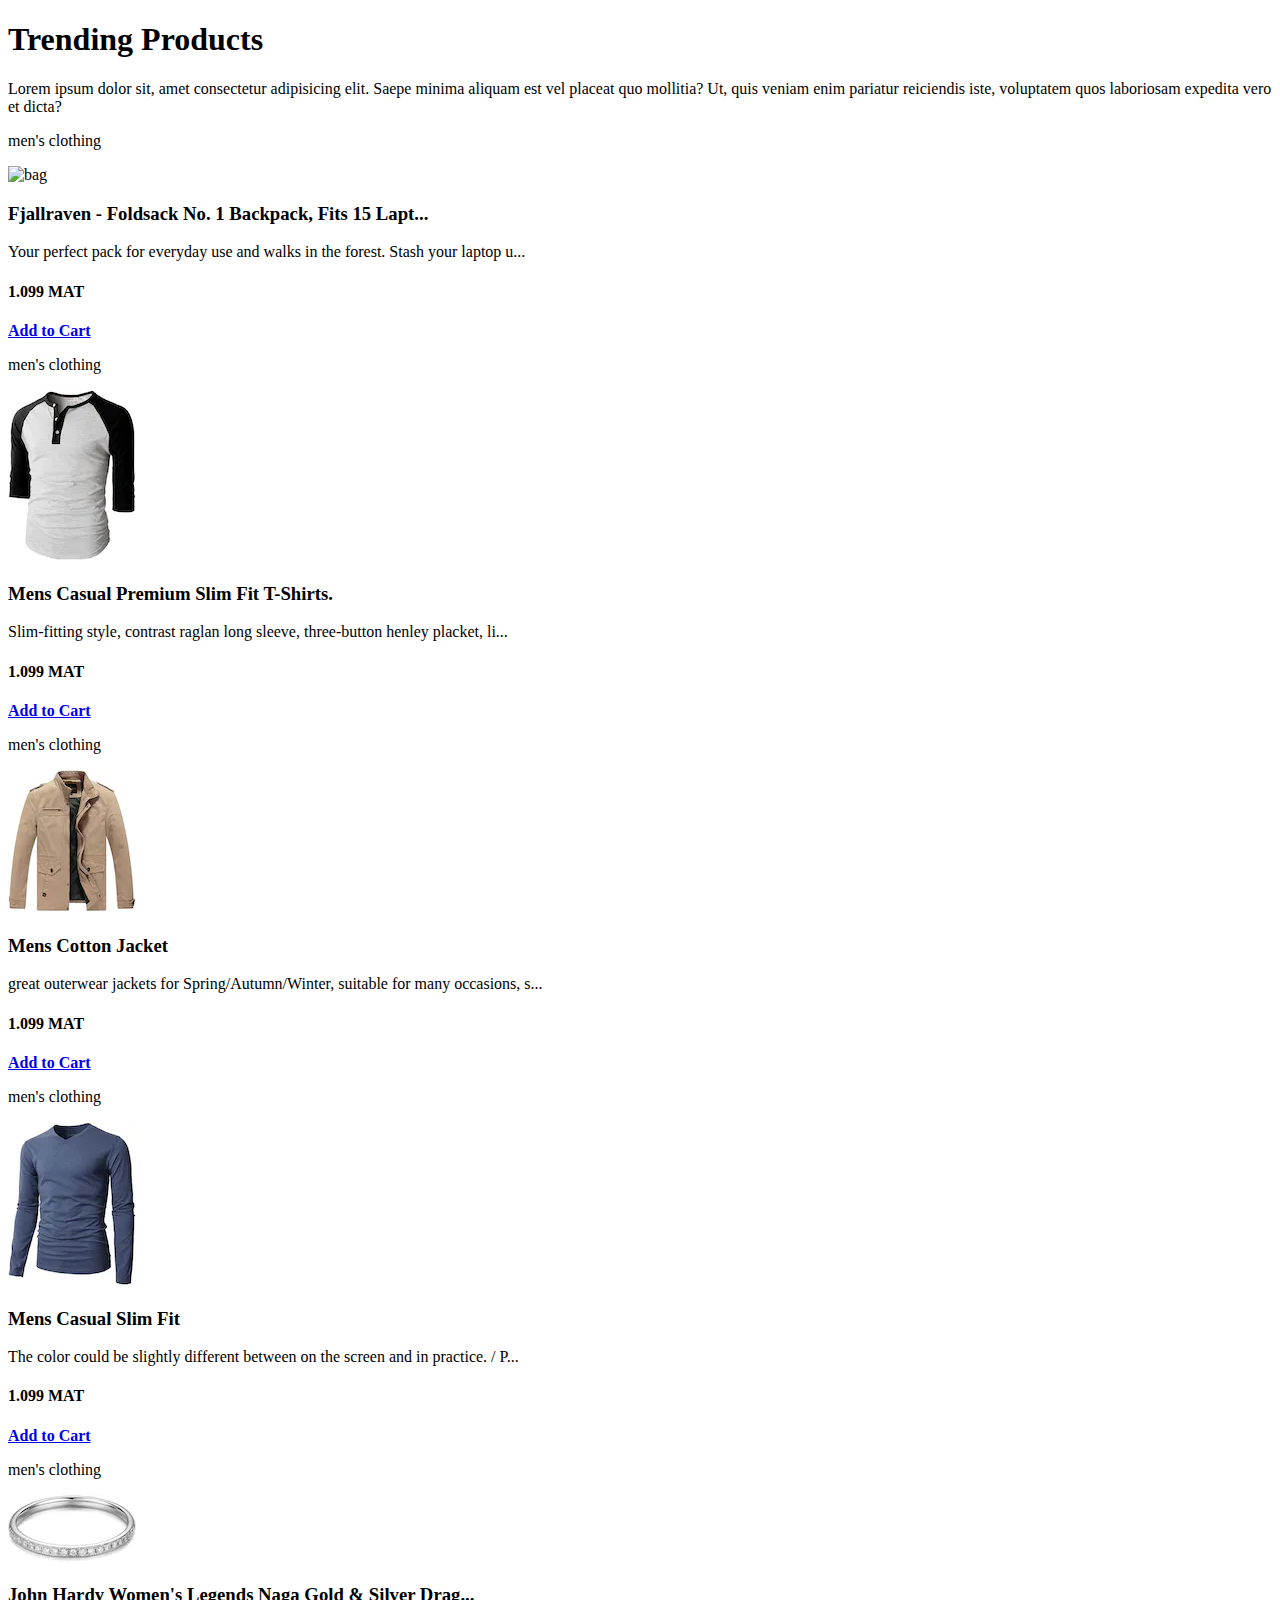
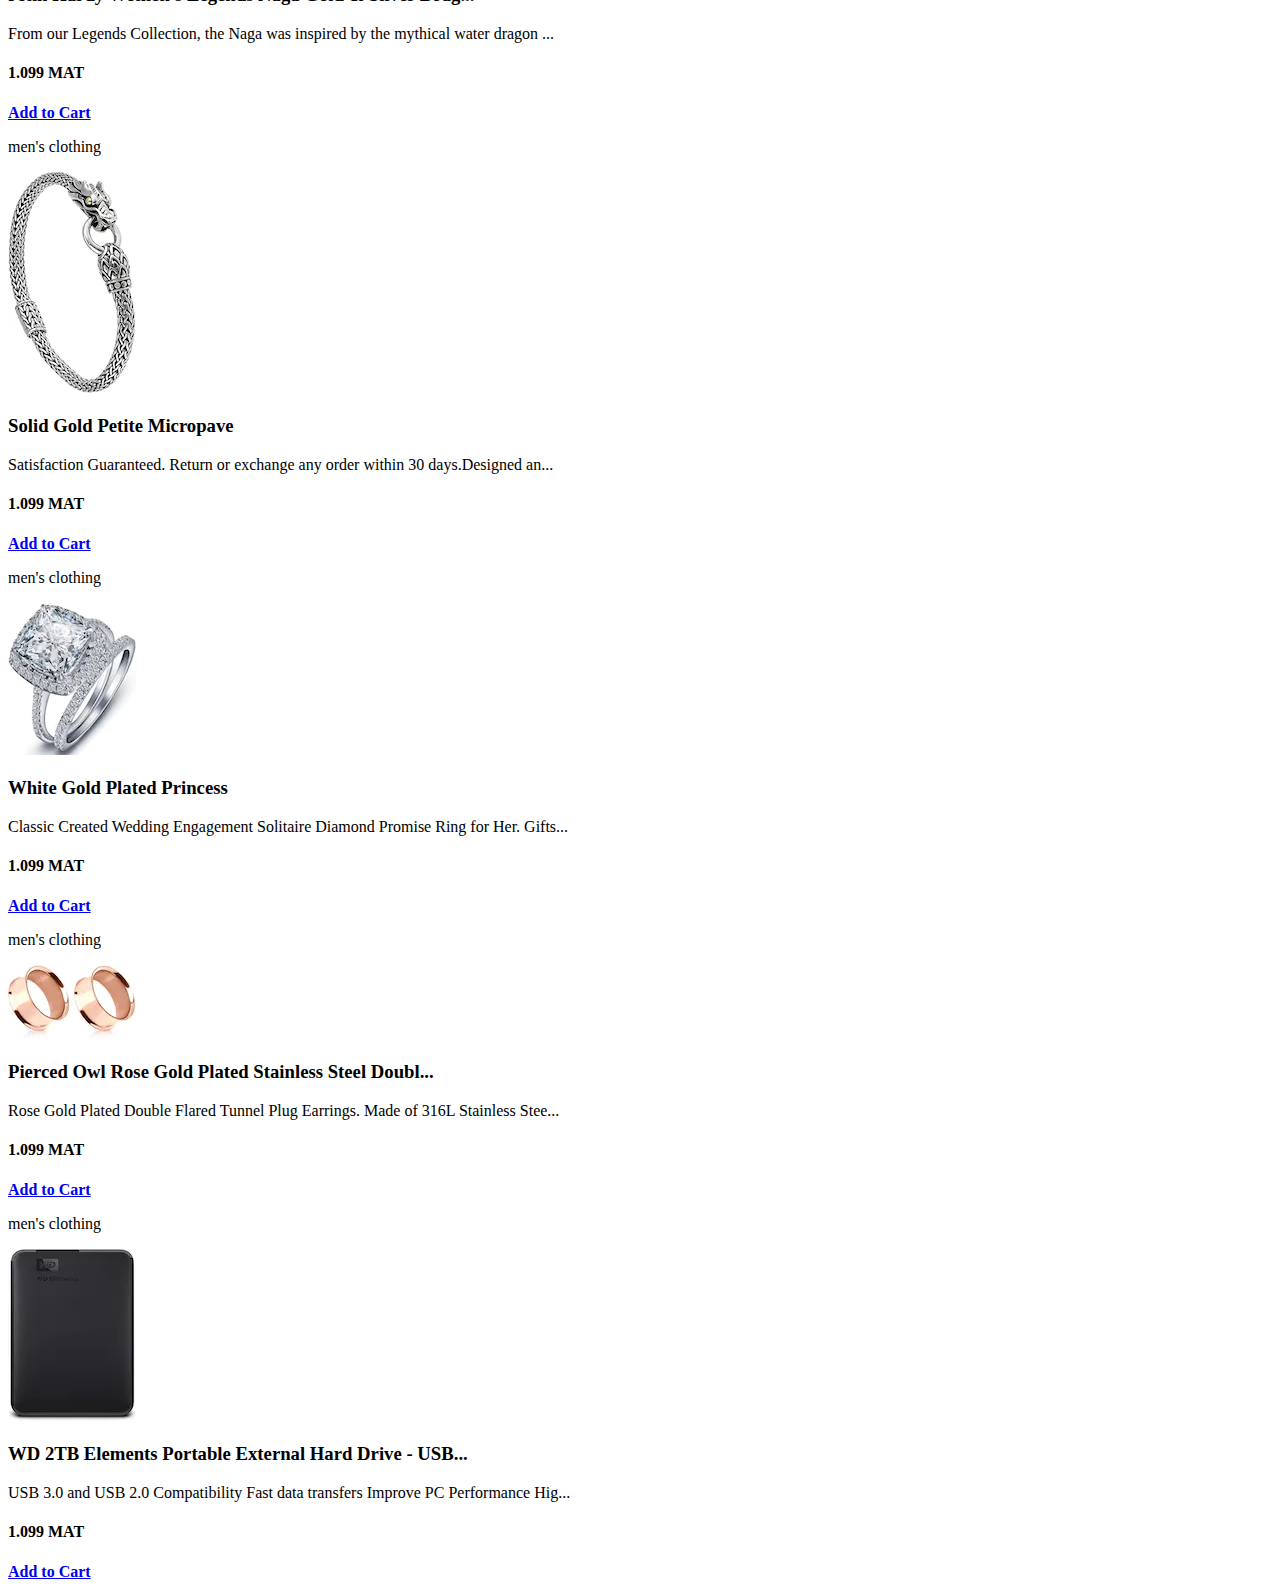
==== index.html @ beb00e59 "My commit" ====
<!DOCTYPE html>
<html lang="en">
  <head>
    <meta charset="UTF-8" />
    <meta name="viewport" content="width=device-width, initial-scale=1.0" />
    <link rel="stylesheet" href="style.css" />
    <title>Home | Deeco web3</title>
  </head>
  <body>
    <main>
      <section>
        <div class="hero-section"></div>
      </section>

      <section class="product-section">
        <div class="product-container">
          <div class="product-title">
            <h1 class="title-heading">Trending Products</h1>
            <p>
              Lorem ipsum dolor sit, amet consectetur adipisicing elit. Saepe
              minima aliquam est vel placeat quo mollitia? Ut, quis veniam enim
              pariatur reiciendis iste, voluptatem quos laboriosam expedita vero
              et dicta?
            </p>
          </div>

          <div class="product-contents">
            <div class="product-card">
              <p class="product-card-title">men's clothing</p>
              <div class="product-card-image">
                <img src="./assets/images/bag.webp" alt="bag" />
              </div>
              <h3>Fjallraven - Foldsack No. 1 Backpack, Fits 15 Lapt...</h3>
              <p class="product-card-para">
                Your perfect pack for everyday use and walks in the forest.
                Stash your laptop u...
              </p>
              <h4>1.099 MAT</h4>
              <a href="#" class="product-card-link"
                ><strong>Add to Cart</strong></a
              >
            </div>

            <div class="product-card">
              <p class="product-card-title">men's clothing</p>
              <div class="product-card-image">
                <img src="./assets/images/obo.webp" alt="bag" />
              </div>
              <h3>Mens Casual Premium Slim Fit T-Shirts.</h3>
              <p class="product-card-para">
                Slim-fitting style, contrast raglan long sleeve, three-button
                henley placket, li...
              </p>
              <h4>1.099 MAT</h4>
              <a href="#" class="product-card-link"
                ><strong>Add to Cart</strong></a
              >
            </div>

            <div class="product-card">
              <p class="product-card-title">men's clothing</p>
              <div class="product-card-image">
                <img src="./assets/images/jacket.webp" alt="bag" />
              </div>
              <h3>Mens Cotton Jacket</h3>
              <p class="product-card-para">
                great outerwear jackets for Spring/Autumn/Winter, suitable for
                many occasions, s...
              </p>
              <h4>1.099 MAT</h4>
              <a href="#" class="product-card-link"
                ><strong>Add to Cart</strong></a
              >
            </div>

            <div class="product-card">
              <p class="product-card-title">men's clothing</p>
              <div class="product-card-image">
                <img src="./assets/images/turtlrL.webp" alt="bag" />
              </div>
              <h3>Mens Casual Slim Fit</h3>
              <p class="product-card-para">
                The color could be slightly different between on the screen and
                in practice. / P...
              </p>
              <h4>1.099 MAT</h4>
              <a href="#" class="product-card-link"
                ><strong>Add to Cart</strong></a
              >
            </div>

            <div class="product-card">
              <p class="product-card-title">men's clothing</p>
              <div class="product-card-image">
                <img src="./assets/images/micropave.webp" alt="bag" />
              </div>
              <h3>John Hardy Women's Legends Naga Gold & Silver Drag...</h3>
              <p class="product-card-para">
                From our Legends Collection, the Naga was inspired by the
                mythical water dragon ...
              </p>
              <h4>1.099 MAT</h4>
              <a href="#" class="product-card-link"
                ><strong>Add to Cart</strong></a
              >
            </div>

            <div class="product-card">
              <p class="product-card-title">men's clothing</p>
              <div class="product-card-image">
                <img src="./assets/images/wrist.webp" alt="bag" />
              </div>
              <h3>Solid Gold Petite Micropave</h3>
              <p class="product-card-para">
                Satisfaction Guaranteed. Return or exchange any order within 30
                days.Designed an...
              </p>
              <h4>1.099 MAT</h4>
              <a href="#" class="product-card-link"
                ><strong>Add to Cart</strong></a
              >
            </div>

            <div class="product-card">
              <p class="product-card-title">men's clothing</p>
              <div class="product-card-image">
                <img src="./assets/images/ring.webp" alt="bag" />
              </div>
              <h3>White Gold Plated Princess</h3>
              <p class="product-card-para">
                Classic Created Wedding Engagement Solitaire Diamond Promise
                Ring for Her. Gifts...
              </p>
              <h4>1.099 MAT</h4>
              <a href="#" class="product-card-link"
                ><strong>Add to Cart</strong></a
              >
            </div>

            <div class="product-card">
              <p class="product-card-title">men's clothing</p>
              <div class="product-card-image">
                <img src="./assets/images/ringer.webp" alt="bag" />
              </div>
              <h3>Pierced Owl Rose Gold Plated Stainless Steel Doubl...</h3>
              <p class="product-card-para">
                Rose Gold Plated Double Flared Tunnel Plug Earrings. Made of
                316L Stainless Stee...
              </p>
              <h4>1.099 MAT</h4>
              <a href="#" class="product-card-link"
                ><strong>Add to Cart</strong></a
              >
            </div>

            <div class="product-card">
              <p class="product-card-title">men's clothing</p>
              <div class="product-card-image">
                <img src="./assets/images/harddrive.webp" alt="bag" />
              </div>
              <h3>WD 2TB Elements Portable External Hard Drive - USB...</h3>
              <p class="product-card-para">
                USB 3.0 and USB 2.0 Compatibility Fast data transfers Improve PC
                Performance Hig...
              </p>
              <h4>1.099 MAT</h4>
              <a href="#" class="product-card-link"
                ><strong>Add to Cart</strong></a
              >
            </div>
          </div>
        </div>
      </section>
    </main>
  </body>
</html>
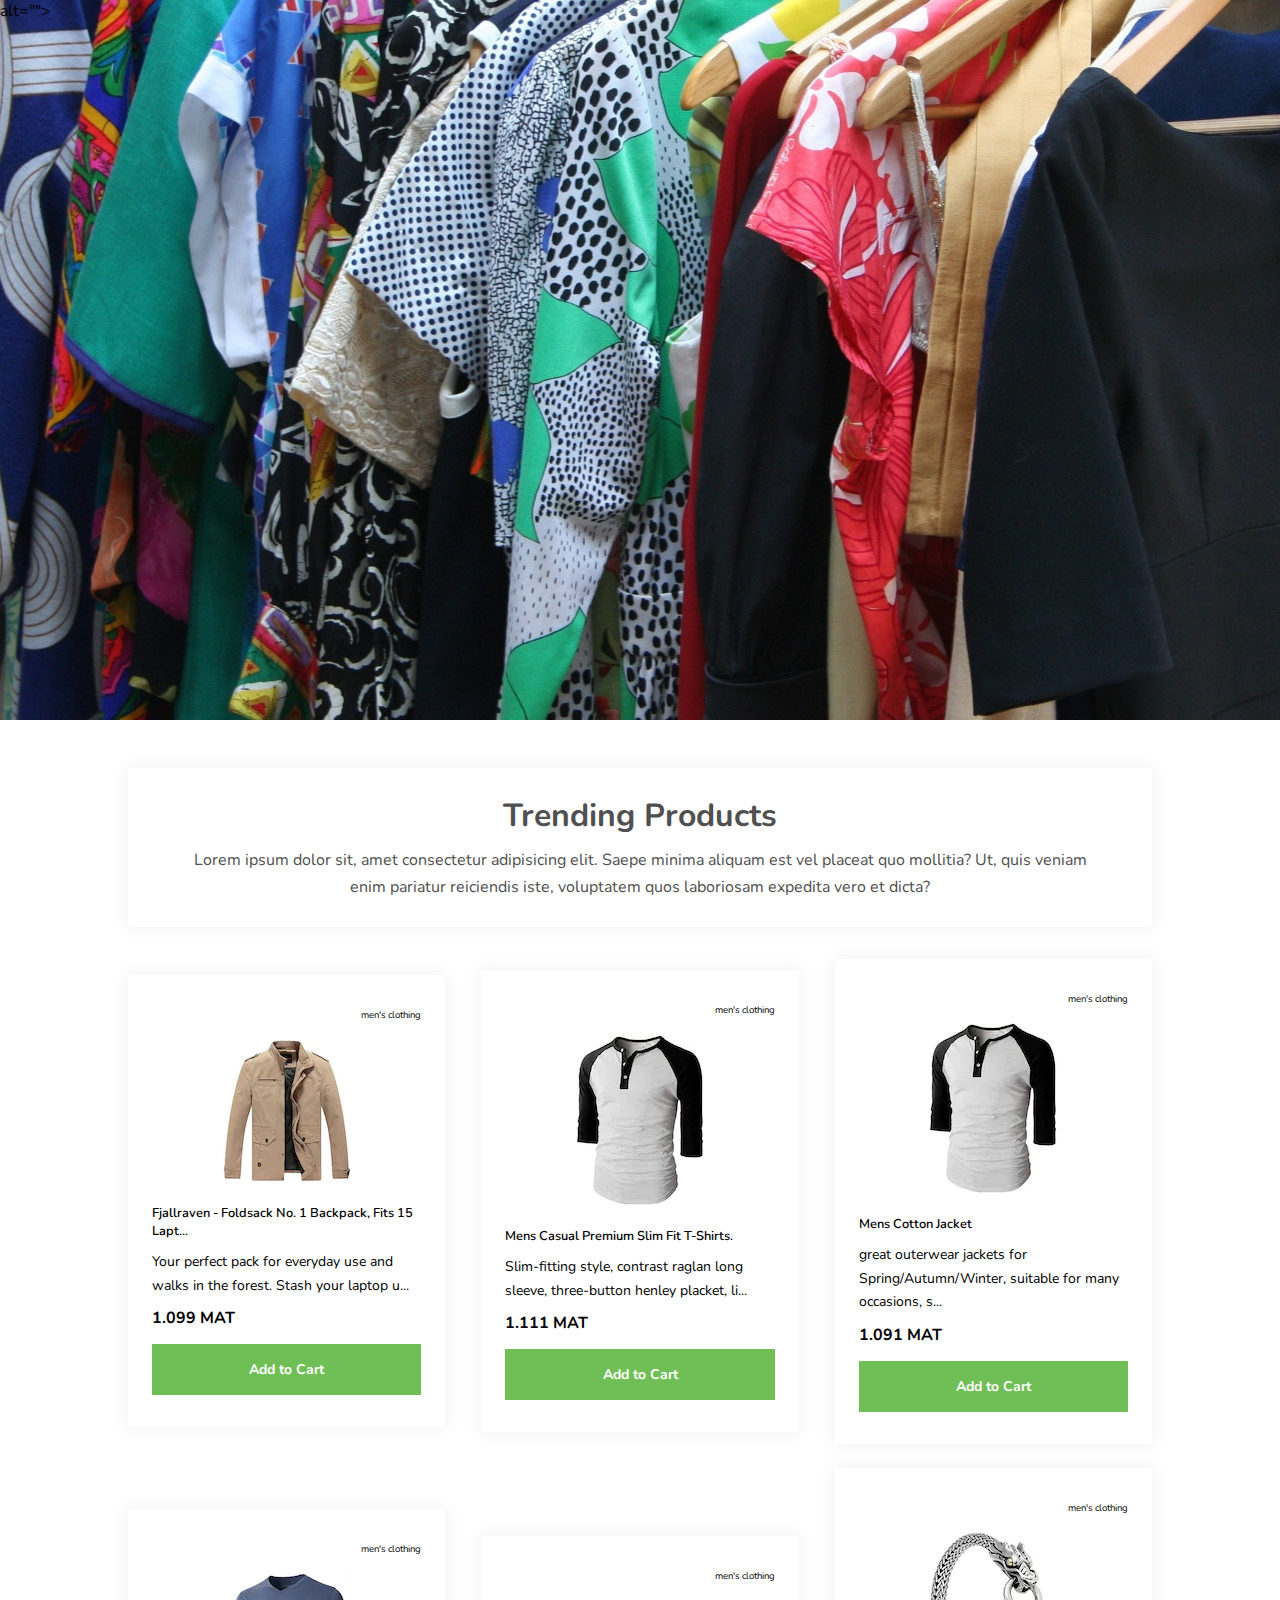
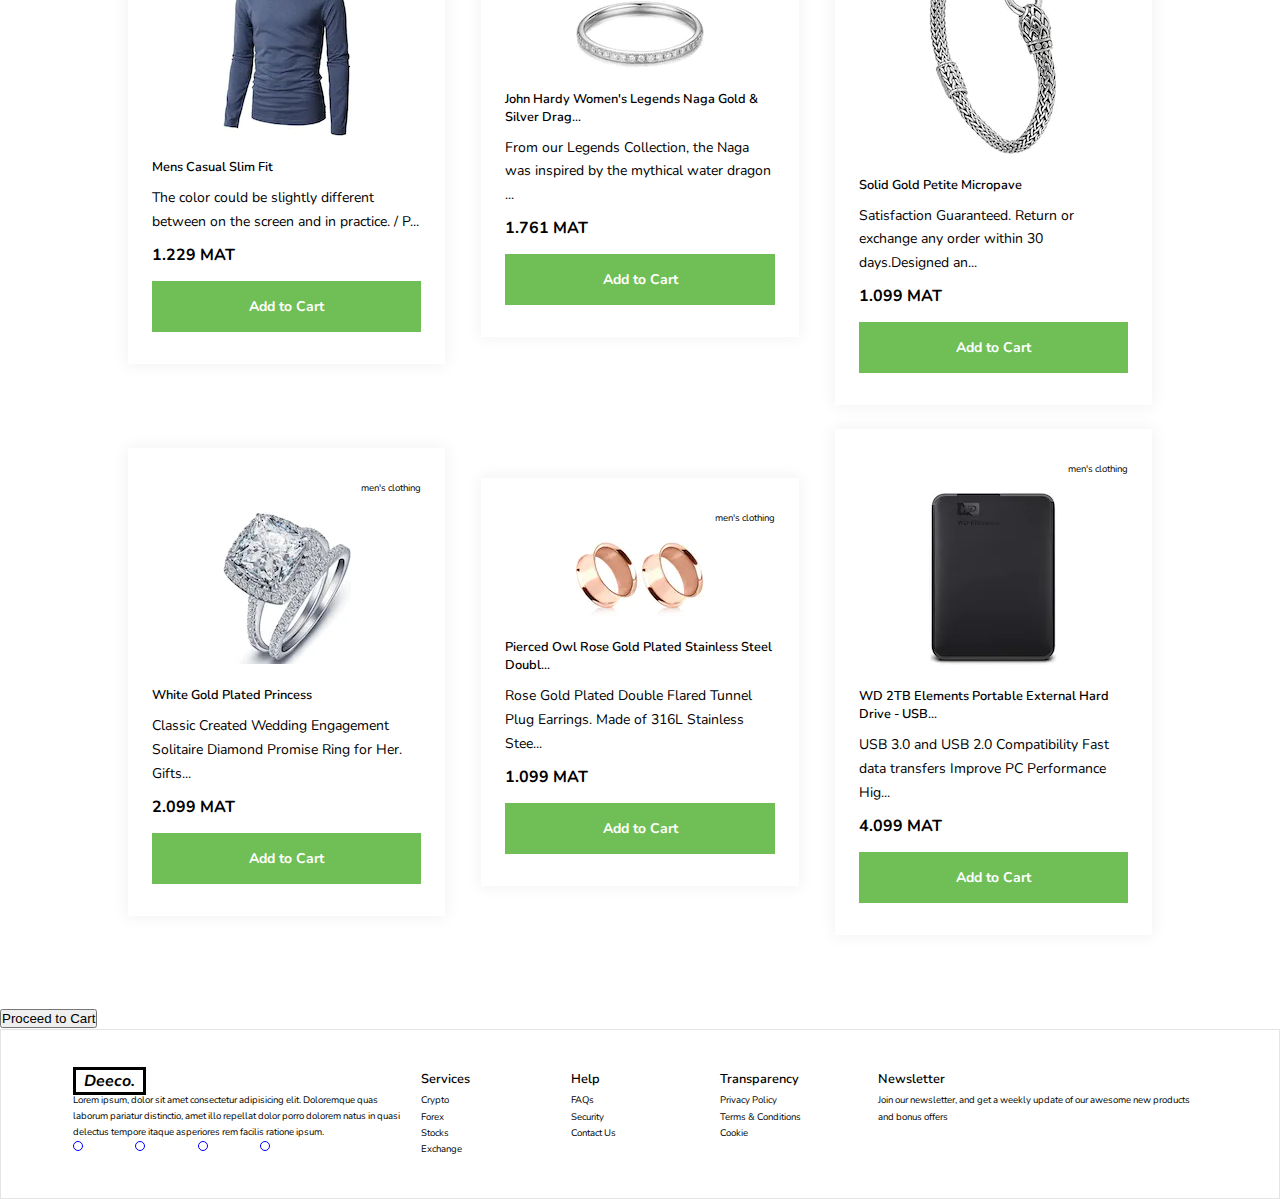
==== commit 6c91afcf: "refactor: i built out the complete all products page" ====
--- a/index.html
+++ b/index.html
@@ -1,176 +1,252 @@
-<!DOCTYPE html>
-<html lang="en">
-  <head>
-    <meta charset="UTF-8" />
-    <meta name="viewport" content="width=device-width, initial-scale=1.0" />
-    <link rel="stylesheet" href="style.css" />
-    <title>Home | Deeco web3</title>
-  </head>
-  <body>
-    <main>
-      <section>
-        <div class="hero-section"></div>
-      </section>
-
-      <section class="product-section">
-        <div class="product-container">
-          <div class="product-title">
-            <h1 class="title-heading">Trending Products</h1>
-            <p>
-              Lorem ipsum dolor sit, amet consectetur adipisicing elit. Saepe
-              minima aliquam est vel placeat quo mollitia? Ut, quis veniam enim
-              pariatur reiciendis iste, voluptatem quos laboriosam expedita vero
-              et dicta?
-            </p>
-          </div>
-
-          <div class="product-contents">
-            <div class="product-card">
-              <p class="product-card-title">men's clothing</p>
-              <div class="product-card-image">
-                <img src="./assets/images/bag.webp" alt="bag" />
-              </div>
-              <h3>Fjallraven - Foldsack No. 1 Backpack, Fits 15 Lapt...</h3>
-              <p class="product-card-para">
-                Your perfect pack for everyday use and walks in the forest.
-                Stash your laptop u...
-              </p>
-              <h4>1.099 MAT</h4>
-              <a href="#" class="product-card-link"
-                ><strong>Add to Cart</strong></a
-              >
-            </div>
-
-            <div class="product-card">
-              <p class="product-card-title">men's clothing</p>
-              <div class="product-card-image">
-                <img src="./assets/images/obo.webp" alt="bag" />
-              </div>
-              <h3>Mens Casual Premium Slim Fit T-Shirts.</h3>
-              <p class="product-card-para">
-                Slim-fitting style, contrast raglan long sleeve, three-button
-                henley placket, li...
-              </p>
-              <h4>1.099 MAT</h4>
-              <a href="#" class="product-card-link"
-                ><strong>Add to Cart</strong></a
-              >
-            </div>
-
-            <div class="product-card">
-              <p class="product-card-title">men's clothing</p>
-              <div class="product-card-image">
-                <img src="./assets/images/jacket.webp" alt="bag" />
-              </div>
-              <h3>Mens Cotton Jacket</h3>
-              <p class="product-card-para">
-                great outerwear jackets for Spring/Autumn/Winter, suitable for
-                many occasions, s...
-              </p>
-              <h4>1.099 MAT</h4>
-              <a href="#" class="product-card-link"
-                ><strong>Add to Cart</strong></a
-              >
-            </div>
-
-            <div class="product-card">
-              <p class="product-card-title">men's clothing</p>
-              <div class="product-card-image">
-                <img src="./assets/images/turtlrL.webp" alt="bag" />
-              </div>
-              <h3>Mens Casual Slim Fit</h3>
-              <p class="product-card-para">
-                The color could be slightly different between on the screen and
-                in practice. / P...
-              </p>
-              <h4>1.099 MAT</h4>
-              <a href="#" class="product-card-link"
-                ><strong>Add to Cart</strong></a
-              >
-            </div>
-
-            <div class="product-card">
-              <p class="product-card-title">men's clothing</p>
-              <div class="product-card-image">
-                <img src="./assets/images/micropave.webp" alt="bag" />
-              </div>
-              <h3>John Hardy Women's Legends Naga Gold & Silver Drag...</h3>
-              <p class="product-card-para">
-                From our Legends Collection, the Naga was inspired by the
-                mythical water dragon ...
-              </p>
-              <h4>1.099 MAT</h4>
-              <a href="#" class="product-card-link"
-                ><strong>Add to Cart</strong></a
-              >
-            </div>
-
-            <div class="product-card">
-              <p class="product-card-title">men's clothing</p>
-              <div class="product-card-image">
-                <img src="./assets/images/wrist.webp" alt="bag" />
-              </div>
-              <h3>Solid Gold Petite Micropave</h3>
-              <p class="product-card-para">
-                Satisfaction Guaranteed. Return or exchange any order within 30
-                days.Designed an...
-              </p>
-              <h4>1.099 MAT</h4>
-              <a href="#" class="product-card-link"
-                ><strong>Add to Cart</strong></a
-              >
-            </div>
-
-            <div class="product-card">
-              <p class="product-card-title">men's clothing</p>
-              <div class="product-card-image">
-                <img src="./assets/images/ring.webp" alt="bag" />
-              </div>
-              <h3>White Gold Plated Princess</h3>
-              <p class="product-card-para">
-                Classic Created Wedding Engagement Solitaire Diamond Promise
-                Ring for Her. Gifts...
-              </p>
-              <h4>1.099 MAT</h4>
-              <a href="#" class="product-card-link"
-                ><strong>Add to Cart</strong></a
-              >
-            </div>
-
-            <div class="product-card">
-              <p class="product-card-title">men's clothing</p>
-              <div class="product-card-image">
-                <img src="./assets/images/ringer.webp" alt="bag" />
-              </div>
-              <h3>Pierced Owl Rose Gold Plated Stainless Steel Doubl...</h3>
-              <p class="product-card-para">
-                Rose Gold Plated Double Flared Tunnel Plug Earrings. Made of
-                316L Stainless Stee...
-              </p>
-              <h4>1.099 MAT</h4>
-              <a href="#" class="product-card-link"
-                ><strong>Add to Cart</strong></a
-              >
-            </div>
-
-            <div class="product-card">
-              <p class="product-card-title">men's clothing</p>
-              <div class="product-card-image">
-                <img src="./assets/images/harddrive.webp" alt="bag" />
-              </div>
-              <h3>WD 2TB Elements Portable External Hard Drive - USB...</h3>
-              <p class="product-card-para">
-                USB 3.0 and USB 2.0 Compatibility Fast data transfers Improve PC
-                Performance Hig...
-              </p>
-              <h4>1.099 MAT</h4>
-              <a href="#" class="product-card-link"
-                ><strong>Add to Cart</strong></a
-              >
-            </div>
-          </div>
-        </div>
-      </section>
-    </main>
-  </body>
-</html>
+<!DOCTYPE html>
+<html lang="en">
+  <head>
+    <meta charset="UTF-8" />
+    <meta name="viewport" content="width=device-width, initial-scale=1.0" />
+    <link
+      rel="stylesheet"
+      href="https://cdnjs.cloudflare.com/ajax/libs/font-awesome/6.4.0/css/all.min.css"
+      integrity="sha512-iecdLmaskl7CVkqkXNQ/ZH/XLlvWZOJyj7Yy7tcenmpD1ypASozpmT/E0iPtmFIB46ZmdtAc9eNBvH0H/ZpiBw=="
+      crossorigin="anonymous"
+      referrerpolicy="no-referrer"
+    />
+    <link rel="stylesheet" href="./styles/style.css" />
+    <title>Home | Deeco</title>
+  </head>
+  <body>
+    <header>
+      <nav></nav>
+    </header>
+    <main>
+      <!-- ============hero section ========= -->
+      <!--<section class="hero_section-wrapper">-->
+
+      </section>
+      <div class="hero-section">  alt=""></div>
+      </section>
+
+      <section class="product-section">
+        <div class="product-container">
+          <div class="product-title">
+            <h1 class="title-heading">Trending Products</h1>
+            <p>
+              Lorem ipsum dolor sit, amet consectetur adipisicing elit. Saepe
+              minima aliquam est vel placeat quo mollitia? Ut, quis veniam enim
+              pariatur reiciendis iste, voluptatem quos laboriosam expedita vero
+              et dicta?
+            </p>
+          </div>
+
+      <!-- ============Trending product section========== -->
+      <section class="product_section-wrapper"></section>
+      <div class="product-contents">
+        <div class="product-card">
+          <p class="product-card-title">men's clothing</p>
+          <div class="product-card-image">
+            <img src="./assests/images/jacket.webp" alt="jacket" />
+          </div>
+          <h3>Fjallraven - Foldsack No. 1 Backpack, Fits 15 Lapt...</h3>
+          <p class="product-card-para">
+            Your perfect pack for everyday use and walks in the forest.
+            Stash your laptop u...
+          </p>
+          <h4>1.099 MAT</h4>
+          <a href="#" class="product-card-link"
+            ><strong>Add to Cart</strong></a
+          >
+        </div>
+
+        <div class="product-card">
+          <p class="product-card-title">men's clothing</p>
+          <div class="product-card-image">
+            <img src="./assests/images/shirt.webp" alt="shirt" />
+          </div>
+          <h3>Mens Casual Premium Slim Fit T-Shirts.</h3>
+          <p class="product-card-para">
+            Slim-fitting style, contrast raglan long sleeve, three-button
+            henley placket, li...
+          </p>
+          <h4>1.111 MAT</h4>
+          <a href="#" class="product-card-link"
+            ><strong>Add to Cart</strong></a
+          >
+        </div>
+
+        <div class="product-card">
+          <p class="product-card-title">men's clothing</p>
+          <div class="product-card-image">
+            <img src="./assests/images/obo.webp" alt="obo" />
+          </div>
+          <h3>Mens Cotton Jacket</h3>
+          <p class="product-card-para">
+            great outerwear jackets for Spring/Autumn/Winter, suitable for
+            many occasions, s...
+          </p>
+          <h4>1.091 MAT</h4>
+          <a href="#" class="product-card-link"
+            ><strong>Add to Cart</strong></a
+          >
+        </div>
+
+        <div class="product-card">
+          <p class="product-card-title">men's clothing</p>
+          <div class="product-card-image">
+            <img src="./assests/images/turtlrL.webp" alt="turtlrL" />
+          </div>
+          <h3>Mens Casual Slim Fit</h3>
+          <p class="product-card-para">
+            The color could be slightly different between on the screen and
+            in practice. / P...
+          </p>
+          <h4>1.229 MAT</h4>
+          <a href="#" class="product-card-link"
+            ><strong>Add to Cart</strong></a
+          >
+        </div>
+
+        <div class="product-card">
+          <p class="product-card-title">men's clothing</p>
+          <div class="product-card-image">
+            <img src="./assests/images/micropave.webp" alt="micropave" />
+          </div>
+          <h3>John Hardy Women's Legends Naga Gold & Silver Drag...</h3>
+          <p class="product-card-para">
+            From our Legends Collection, the Naga was inspired by the
+            mythical water dragon ...
+          </p>
+          <h4>1.761 MAT</h4>
+          <a href="#" class="product-card-link"
+            ><strong>Add to Cart</strong></a
+          >
+        </div>
+
+        <div class="product-card">
+          <p class="product-card-title">men's clothing</p>
+          <div class="product-card-image">
+            <img src="./assests/images/wrist.webp" alt="wrist" />
+          </div>
+          <h3>Solid Gold Petite Micropave</h3>
+          <p class="product-card-para">
+            Satisfaction Guaranteed. Return or exchange any order within 30
+            days.Designed an...
+          </p>
+          <h4>1.099 MAT</h4>
+          <a href="#" class="product-card-link"
+            ><strong>Add to Cart</strong></a
+          >
+        </div>
+
+        <div class="product-card">
+          <p class="product-card-title">men's clothing</p>
+          <div class="product-card-image">
+            <img src="./assests/images/ring.webp" alt="ring" />
+          </div>
+          <h3>White Gold Plated Princess</h3>
+          <p class="product-card-para">
+            Classic Created Wedding Engagement Solitaire Diamond Promise
+            Ring for Her. Gifts...
+          </p>
+          <h4>2.099 MAT</h4>
+          <a href="#" class="product-card-link"
+            ><strong>Add to Cart</strong></a
+          >
+        </div>
+
+        <div class="product-card">
+          <p class="product-card-title">men's clothing</p>
+          <div class="product-card-image">
+            <img src="./assests/images/ringer.webp" alt="ringer" />
+          </div>
+          <h3>Pierced Owl Rose Gold Plated Stainless Steel Doubl...</h3>
+          <p class="product-card-para">
+            Rose Gold Plated Double Flared Tunnel Plug Earrings. Made of
+            316L Stainless Stee...
+          </p>
+          <h4>1.099 MAT</h4>
+          <a href="#" class="product-card-link"
+            ><strong>Add to Cart</strong></a
+          >
+        </div>
+
+        <div class="product-card">
+          <p class="product-card-title">men's clothing</p>
+          <div class="product-card-image">
+            <img src="./assests/images/harddrive.webp" alt="harddrive" />
+          </div>
+          <h3>WD 2TB Elements Portable External Hard Drive - USB...</h3>
+          <p class="product-card-para">
+            USB 3.0 and USB 2.0 Compatibility Fast data transfers Improve PC
+            Performance Hig...
+          </p>
+          <h4>4.099 MAT</h4>
+          <a href="#" class="product-card-link"
+            ><strong>Add to Cart</strong></a
+          >
+        </div>
+      </div>
+    </div>
+  </section>
+  <div>
+    <!--<button type="button" class="proceed-to-cart-button">Proceed to Cart</button> -->
+    <button type="button" class="btn--colors_outline border-[3px] font-bold montserrat px-[70px] w-full sm:w-[350px] py-3">Proceed to Cart</button>
+  </div>
+
+      <!-- =================footer section============= -->
+      <footer>
+        <div class="row footer_wrapper">
+          <div class="footer_column">
+            <h3 class="deeco_logo"><em>Deeco.</em></h3>
+            <p>
+              Lorem ipsum, dolor sit amet consectetur adipisicing elit.
+              Doloremque quas laborum pariatur distinctio, amet illo repellat
+              dolor porro dolorem natus in quasi delectus tempore itaque
+              asperiores rem facilis ratione ipsum.
+            </p>
+            <div class="footer_social_icon">
+              <i class="fa-brands fa-facebook"></i>
+              <i class="fa-brands fa-twitter"></i>
+              <i class="fa-brands fa-instagram"></i>
+              <i class="fa-brands fa-youtube"></i>
+            </div>
+          </div>
+
+          <div class="footer_column_b">
+            <h3>Services</h3>
+            <ul>
+              <li><a href="#">Crypto</a></li>
+              <li><a href="#">Forex</a></li>
+              <li><a href="#">Stocks</a></li>
+              <li><a href="#">Exchange</a></li>
+            </ul>
+          </div>
+
+          <div class="footer_column_b">
+            <h3>Help</h3>
+            <ul>
+              <li><a href="#">FAQs</a></li>
+              <li><a href="#">Security</a></li>
+              <li><a href="#">Contact Us</a></li>
+            </ul>
+          </div>
+
+          <div class="footer_column_b">
+            <h3>Transparency</h3>
+            <ul>
+              <li><a href="#">Privacy Policy</a></li>
+              <li><a href="#">Terms & Conditions</a></li>
+              <li><a href="#">Cookie</a></li>
+            </ul>
+          </div>
+
+          <div class="footer_column">
+            <h3>Newsletter</h3>
+            <p>
+              Join our newsletter, and get a weekly update of our awesome new
+              products and bonus offers
+            </p>
+          </div>
+        </div>
+      </footer>
+    </main>
+  </body>
+</html>
--- a/styles/style.css
+++ b/styles/style.css
@@ -0,0 +1,187 @@
+/* @import url('https://fonts.googleapis.com/css2?family=Montserrat:wght@400;500;600;800&display=swap'); */
+@import url('https://fonts.googleapis.com/css2?family=Nunito:wght@400;500;600;700&display=swap');
+*{
+  margin: 0;
+  padding: 0;
+  box-sizing: border-box;
+  /*border: 2px solid red;*/
+
+}
+
+body{
+  font-family: 'Nunito', sans-serif;
+
+/*================================trending section=======================*/
+
+
+.hero-section{
+  background: url(../assests/images/hero.jpg) no-repeat center;
+  background-size: cover;
+  height: 80vh;
+  width: 100%;
+}
+
+.product-section{
+  padding: 3rem 0;
+}
+.product-container{
+  max-width: 80%;
+  margin: 0 auto;
+}
+
+.product-section .product-title{
+  box-shadow: 0 0 15px 2px rgb(0 0 0 / 5%);
+  padding: 1.6rem 3rem;
+  text-align: center;
+  color: rgb(81, 80, 80);
+  margin-bottom: 2rem;
+}
+
+.product-title .title-heading{
+  font-size: 2rem;
+  margin-bottom: 10px;
+  font-weight: bold;
+}
+.product-title p{
+  font-size: 1rem;
+}
+
+.product-contents{
+  display: flex;
+  justify-content: space-between;
+  align-items: center;
+  flex-wrap: wrap;
+}
+.product-contents .product-card{
+  width: 31%;
+  margin-bottom: 1.5rem;
+  padding: 2rem 1.5rem;
+  box-shadow: 0 0 15px 2px rgb(0 0 0 / 5%);
+}
+
+.product-card .product-card-image{
+  text-align: center;
+  margin: 1rem 0;
+}
+.product-card .product-card-title{
+  text-align: end;
+
+}
+.product-card .product-card-para{
+  font-size: 14px;
+  margin: 10px 0;
+}
+.product-card .product-card-link{
+  margin-top: 15px;
+  font-size: 14px;
+  text-decoration: none;
+  color: #FFFFFF;
+  background-color: rgb(112, 191, 86);
+  width: 100%;
+  display: block;
+  text-align: center;
+  padding: 1rem 3rem;
+}
+.proceed-to-cart-button{
+  margin-bottom: 60px;
+  font-size: 14px;
+  text-decoration: none;
+  color: #FFFFFF;
+  background-color: rgb(112, 191, 86);
+  
+  width: 30%;
+  text-align: center;
+  padding: 1rem 3rem;
+}
+
+
+@media screen and (max-width: 768px) {
+  .product-section .product-title{
+      padding: 0.6rem;
+  }
+  .product-container{
+      max-width: 90%;
+  }
+  .product-contents .product-card{
+      width: 100%;
+      padding:1.5rem 1rem;
+  }
+
+}
+}
+
+.row{
+  max-width: 90%;
+  margin: 0 auto;
+  /*border: 2px solid red; */
+}
+
+/* ===============================footer section========================= */
+footer{
+  border: 1px solid rgb(230, 227, 227);
+  padding: 2.5rem 0;
+}
+h3{
+  font-size: 0.8rem;
+  font-weight: 600;
+  margin-bottom: 0.3rem;
+}
+p{
+  font-size: 0.6rem;
+  font-weight: 400;
+  line-height: 1.7;
+}
+
+.footer_wrapper{
+  display: flex;
+  justify-content: space-between;
+}
+/* .footer_column p{
+  padding-right: 0.8rem;
+} */
+.footer_wrapper .footer_column{
+  width: 30%;
+  padding: 0 0.5rem;
+  /* border: 2px solid blue; */
+}
+.footer_wrapper .footer_column_b{
+  width: 12%;
+  /* border: 2px solid blue; */
+}
+
+.footer_column_b ul{
+  list-style: none;
+}
+
+.footer_column_b ul li{
+  font-size: 0.6rem;
+  font-weight: 400;
+  line-height: 1.7;
+}
+
+.footer_column_b ul li a{
+  text-decoration: none;
+  color: #000000;
+}
+
+.deeco_logo{
+  font-size: 1rem;
+  border: 3px solid black;
+  font-weight: bold;
+  display: inline;
+  padding: 0 0.5rem;
+}
+
+.footer_social_icon{
+  width: 60%;
+  /* border: 2px solid red; */
+  display: flex;
+  justify-content: space-between;
+}
+.footer_social_icon i{
+  font-size: 0.65rem;
+  border: 1px solid blue;
+  padding: 4px;
+  color: blue;
+  border-radius: 50%;
+}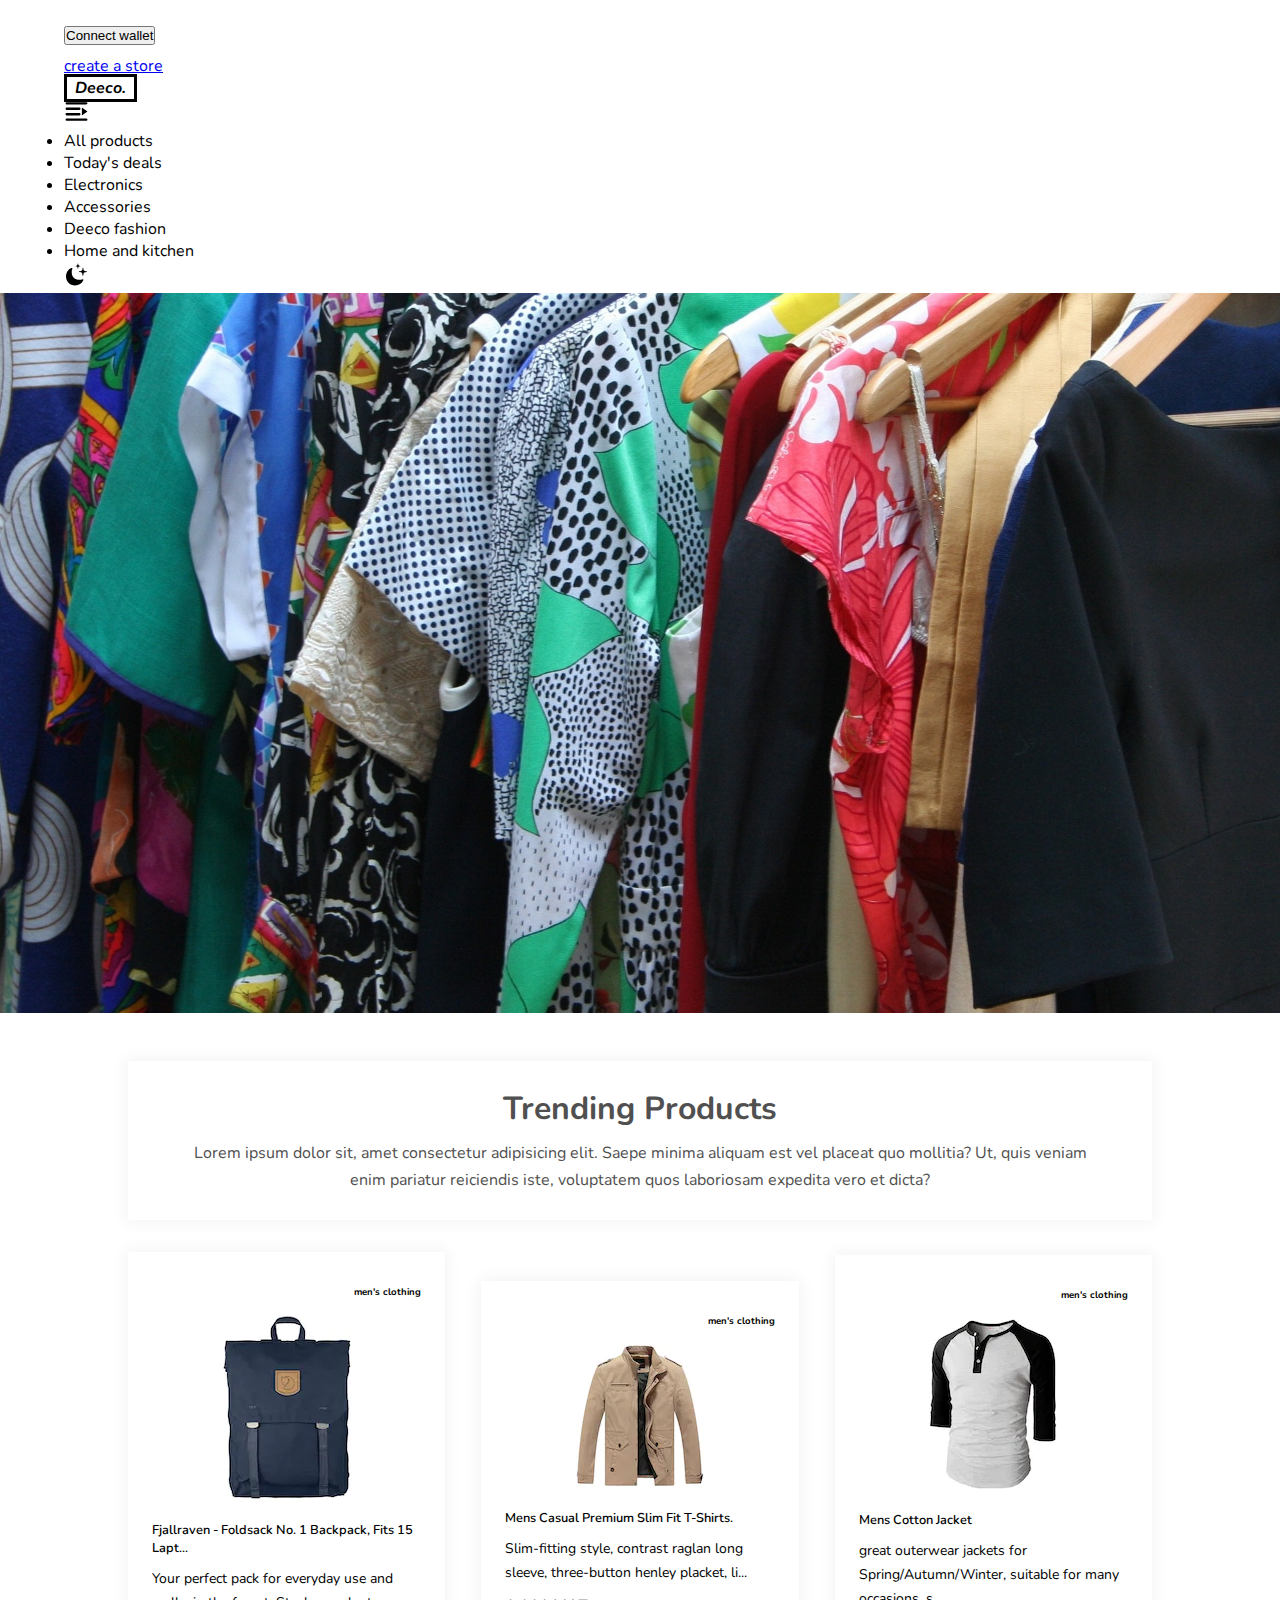
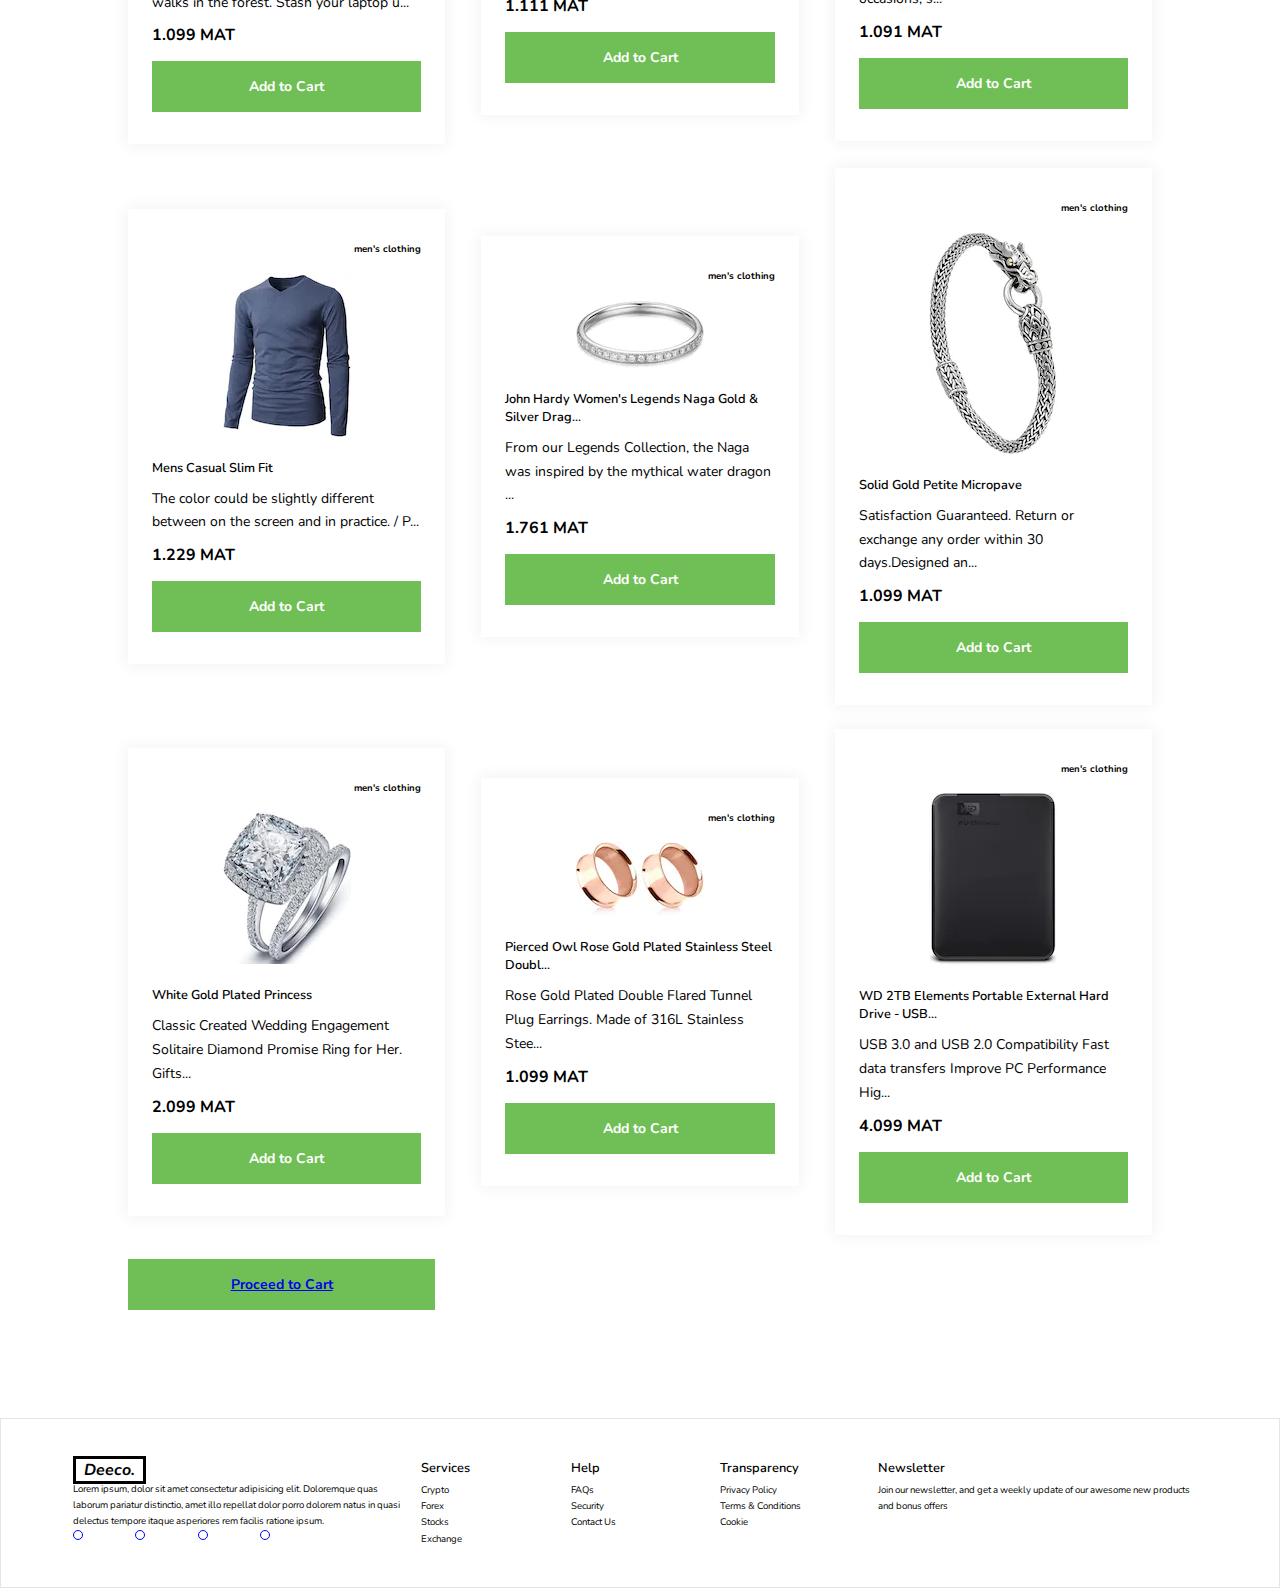
==== commit 070e6750: "Merge pull request #14 from igwezec/4_the-project-needs-an-all-products-page" ====
--- a/index.html
+++ b/index.html
@@ -15,16 +15,49 @@
   </head>
   <body>
     <header>
-      <nav></nav>
+      <div class="top-nav-container">
+        <div class="row top-nav">
+          <div class="top-nav-btn">
+            <button type="submit">Connect wallet</button>
+            <svg width="40px" height="40px" viewBox="0 -0.5 25 25" fill="none" xmlns="http://www.w3.org/2000/svg"><g id="SVGRepo_bgCarrier" stroke-width="0"></g><g id="SVGRepo_tracerCarrier" stroke-linecap="round" stroke-linejoin="round"></g><g id="SVGRepo_iconCarrier"> <path fill-rule="evenodd" clip-rule="evenodd" d="M5.5 11.1455C5.49956 8.21437 7.56975 5.69108 10.4445 5.11883C13.3193 4.54659 16.198 6.08477 17.32 8.79267C18.4421 11.5006 17.495 14.624 15.058 16.2528C12.621 17.8815 9.37287 17.562 7.3 15.4895C6.14763 14.3376 5.50014 12.775 5.5 11.1455Z" stroke="#ffffff" stroke-width="1.5" stroke-linecap="round" stroke-linejoin="round"></path> <path d="M15.989 15.4905L19.5 19.0015" stroke="#ffffff" stroke-width="1.5" stroke-linecap="round" stroke-linejoin="round"></path> </g></svg>
+          </div>
+          <div class="top-nav-cart">
+            <a href="/">create a store</a>
+            <svg width="25px" height="25px" viewBox="0 0 24 24" fill="none" xmlns="http://www.w3.org/2000/svg"><g id="SVGRepo_bgCarrier" stroke-width="0"></g><g id="SVGRepo_tracerCarrier" stroke-linecap="round" stroke-linejoin="round"></g><g id="SVGRepo_iconCarrier"> <path fill-rule="evenodd" clip-rule="evenodd" d="M2 2C1.44772 2 1 2.44772 1 3C1 3.55228 1.44772 4 2 4H2.47241C2.92336 4 3.31852 4.30182 3.43717 4.73688L3.85342 6.26312L6 14.1339V16C6 16.6935 6.23533 17.3321 6.63048 17.8402C6.23824 18.2816 6 18.863 6 19.5C6 20.8807 7.11929 22 8.5 22C9.88071 22 11 20.8807 11 19.5C11 19.3288 10.9828 19.1616 10.95 19H14.05C14.0172 19.1616 14 19.3288 14 19.5C14 20.8807 15.1193 22 16.5 22C17.8807 22 19 20.8807 19 19.5C19 19.1715 18.9366 18.8578 18.8215 18.5704C18.934 18.4086 19 18.212 19 18C19 17.4477 18.5523 17 18 17H16.5H9C8.44772 17 8 16.5523 8 16V15H18.236C19.1381 15 19.9285 14.3962 20.1657 13.5258L21.8007 7.52583C22.1473 6.25364 21.1896 5 19.871 5H5.58198L5.3667 4.21065C5.01074 2.90547 3.82526 2 2.47241 2H2ZM16.5 19C16.2239 19 16 19.2239 16 19.5C16 19.7761 16.2239 20 16.5 20C16.7761 20 17 19.7761 17 19.5C17 19.2239 16.7761 19 16.5 19ZM18.236 13H7.7638L6.12743 7H19.871L18.236 13ZM8.5 19C8.22386 19 8 19.2239 8 19.5C8 19.7761 8.22386 20 8.5 20C8.77614 20 9 19.7761 9 19.5C9 19.2239 8.77614 19 8.5 19Z" fill="#ffffff"></path> </g></svg>
+            <!-- <i class="fa-sharp fa-solid fa-moon-stars"></i> -->
+          </div>
+        </div>
+        
+
+      </div>
+
+      <nav class="row">
+        <div class="left-nav">
+          <h3 class="deeco_logo"><em>Deeco.</em></h3>
+
+          <ul>
+            <svg width="25px" height="25px" viewBox="0 0 1024 1024" class="icon" version="1.1" xmlns="http://www.w3.org/2000/svg" fill="#000000"><g id="SVGRepo_bgCarrier" stroke-width="0"></g><g id="SVGRepo_tracerCarrier" stroke-linecap="round" stroke-linejoin="round"></g><g id="SVGRepo_iconCarrier"><path d="M109.632 673.664h519.68c25.152 0 45.568-22.016 45.568-48.896 0-26.88-20.416-48.896-45.568-48.896h-519.68c-25.216 0-45.632 22.016-45.632 48.896 0 26.88 20.48 48.896 45.632 48.896z m0-228.096h519.68c25.152 0 45.568-21.952 45.568-48.896 0-26.88-20.416-48.896-45.568-48.896h-519.68c-25.216 0-45.632 22.016-45.632 48.896 0 26.88 20.48 48.896 45.632 48.896z m3.264-219.904h795.776c26.88 0 50.56-20.352 51.328-47.168A48.896 48.896 0 0 0 911.104 128H115.328c-26.88 0-50.56 20.416-51.328 47.168a48.896 48.896 0 0 0 48.896 50.56z m619.776 447.232V348.672L960 510.784l-227.328 162.112c0 0.768 0 0.768 0 0z m178.432 122.944H115.328c-26.88 0-50.56 20.48-51.328 47.232a48.896 48.896 0 0 0 48.896 50.496h795.776c26.88 0 50.56-20.416 51.328-47.232a48.896 48.896 0 0 0-48.896-50.496z" fill="#000000"></path></g></svg>
+            <li>All products</li>
+            <li>Today's deals</li>
+            <li>Electronics</li>
+            <li>Accessories</li>
+            <li>Deeco fashion</li>
+            <li>Home and kitchen</li>
+          </ul>
+        </div>
+
+        <div>
+          <svg fill="#000000" width="25px" height="25px" viewBox="0 0 56 56" xmlns="http://www.w3.org/2000/svg"><g id="SVGRepo_bgCarrier" stroke-width="0"></g><g id="SVGRepo_tracerCarrier" stroke-linecap="round" stroke-linejoin="round"></g><g id="SVGRepo_iconCarrier"><path d="M 31.2110 14.9453 C 31.4922 14.9453 31.6563 14.7578 31.7031 14.5000 C 32.4297 10.6094 32.4063 10.5156 36.4610 9.7187 C 36.7422 9.6719 36.9063 9.5312 36.9063 9.2500 C 36.9063 8.9453 36.7422 8.8047 36.4610 8.7578 C 32.4063 7.9375 32.4297 7.8672 31.7031 3.9765 C 31.6563 3.7187 31.4922 3.5312 31.2110 3.5312 C 30.9297 3.5312 30.7891 3.7187 30.7422 3.9765 C 29.9922 7.8672 30.0391 7.9375 25.9610 8.7578 C 25.7031 8.8047 25.5157 8.9453 25.5157 9.2500 C 25.5157 9.5312 25.7031 9.6719 25.9610 9.7187 C 30.0626 10.5156 29.9922 10.6094 30.7422 14.5000 C 30.7891 14.7578 30.9297 14.9453 31.2110 14.9453 Z M 42.4375 30.7891 C 42.8594 30.7891 43.1641 30.4844 43.2110 30.0391 C 43.9844 23.7578 44.2891 23.5703 50.6406 22.5860 C 51.1561 22.4922 51.4609 22.2578 51.4609 21.7891 C 51.4609 21.3438 51.1561 21.0625 50.7342 20.9922 C 44.3360 19.7734 43.9844 19.8203 43.2110 13.5391 C 43.1641 13.0938 42.8594 12.7891 42.4375 12.7891 C 41.9922 12.7891 41.6875 13.0938 41.6407 13.5156 C 40.8204 19.8672 40.6094 20.0781 34.1172 20.9922 C 33.6953 21.0391 33.3907 21.3438 33.3907 21.7891 C 33.3907 22.2344 33.6953 22.4922 34.1172 22.5860 C 40.6094 23.7812 40.8438 23.8047 41.6407 30.0860 C 41.6875 30.4844 41.9922 30.7891 42.4375 30.7891 Z M 24.7891 52.4688 C 33.2735 52.4688 40.0469 48.1797 43.2813 40.9609 C 43.6797 40.0938 43.6094 39.3438 43.1875 38.9453 C 42.8126 38.5938 42.1563 38.5469 41.4297 38.8047 C 39.5313 39.5547 37.3047 39.9297 34.7500 39.9297 C 24.1094 39.9297 17.3126 33.2734 17.3126 22.8906 C 17.3126 19.9375 17.8750 17.1016 18.6016 15.6485 C 19.0000 14.8281 19.0000 14.1250 18.6485 13.6797 C 18.2266 13.2109 17.4766 13.1406 16.5626 13.4922 C 9.3672 16.3281 4.5391 23.9687 4.5391 32.5469 C 4.5391 43.9609 12.9531 52.4688 24.7891 52.4688 Z"></path></g></svg>
+        </div>
+      </nav>
     </header>
     <main>
       <!-- ============hero section ========= -->
-      <!--<section class="hero_section-wrapper">-->
+      <section class="hero-section">
 
       </section>
-      <div class="hero-section">  alt=""></div>
-      </section>
-
+
+                <!-- ============Trending product section========== -->
       <section class="product-section">
         <div class="product-container">
           <div class="product-title">
@@ -37,159 +70,163 @@
             </p>
           </div>
 
-      <!-- ============Trending product section========== -->
-      <section class="product_section-wrapper"></section>
-      <div class="product-contents">
-        <div class="product-card">
-          <p class="product-card-title">men's clothing</p>
-          <div class="product-card-image">
-            <img src="./assests/images/jacket.webp" alt="jacket" />
-          </div>
-          <h3>Fjallraven - Foldsack No. 1 Backpack, Fits 15 Lapt...</h3>
-          <p class="product-card-para">
-            Your perfect pack for everyday use and walks in the forest.
-            Stash your laptop u...
-          </p>
-          <h4>1.099 MAT</h4>
-          <a href="#" class="product-card-link"
-            ><strong>Add to Cart</strong></a
-          >
-        </div>
-
-        <div class="product-card">
-          <p class="product-card-title">men's clothing</p>
-          <div class="product-card-image">
-            <img src="./assests/images/shirt.webp" alt="shirt" />
-          </div>
-          <h3>Mens Casual Premium Slim Fit T-Shirts.</h3>
-          <p class="product-card-para">
-            Slim-fitting style, contrast raglan long sleeve, three-button
-            henley placket, li...
-          </p>
-          <h4>1.111 MAT</h4>
-          <a href="#" class="product-card-link"
-            ><strong>Add to Cart</strong></a
-          >
-        </div>
-
-        <div class="product-card">
-          <p class="product-card-title">men's clothing</p>
-          <div class="product-card-image">
-            <img src="./assests/images/obo.webp" alt="obo" />
-          </div>
-          <h3>Mens Cotton Jacket</h3>
-          <p class="product-card-para">
-            great outerwear jackets for Spring/Autumn/Winter, suitable for
-            many occasions, s...
-          </p>
-          <h4>1.091 MAT</h4>
-          <a href="#" class="product-card-link"
-            ><strong>Add to Cart</strong></a
-          >
-        </div>
-
-        <div class="product-card">
-          <p class="product-card-title">men's clothing</p>
-          <div class="product-card-image">
-            <img src="./assests/images/turtlrL.webp" alt="turtlrL" />
-          </div>
-          <h3>Mens Casual Slim Fit</h3>
-          <p class="product-card-para">
-            The color could be slightly different between on the screen and
-            in practice. / P...
-          </p>
-          <h4>1.229 MAT</h4>
-          <a href="#" class="product-card-link"
-            ><strong>Add to Cart</strong></a
-          >
-        </div>
-
-        <div class="product-card">
-          <p class="product-card-title">men's clothing</p>
-          <div class="product-card-image">
-            <img src="./assests/images/micropave.webp" alt="micropave" />
-          </div>
-          <h3>John Hardy Women's Legends Naga Gold & Silver Drag...</h3>
-          <p class="product-card-para">
-            From our Legends Collection, the Naga was inspired by the
-            mythical water dragon ...
-          </p>
-          <h4>1.761 MAT</h4>
-          <a href="#" class="product-card-link"
-            ><strong>Add to Cart</strong></a
-          >
-        </div>
-
-        <div class="product-card">
-          <p class="product-card-title">men's clothing</p>
-          <div class="product-card-image">
-            <img src="./assests/images/wrist.webp" alt="wrist" />
-          </div>
-          <h3>Solid Gold Petite Micropave</h3>
-          <p class="product-card-para">
-            Satisfaction Guaranteed. Return or exchange any order within 30
-            days.Designed an...
-          </p>
-          <h4>1.099 MAT</h4>
-          <a href="#" class="product-card-link"
-            ><strong>Add to Cart</strong></a
-          >
-        </div>
-
-        <div class="product-card">
-          <p class="product-card-title">men's clothing</p>
-          <div class="product-card-image">
-            <img src="./assests/images/ring.webp" alt="ring" />
-          </div>
-          <h3>White Gold Plated Princess</h3>
-          <p class="product-card-para">
-            Classic Created Wedding Engagement Solitaire Diamond Promise
-            Ring for Her. Gifts...
-          </p>
-          <h4>2.099 MAT</h4>
-          <a href="#" class="product-card-link"
-            ><strong>Add to Cart</strong></a
-          >
-        </div>
-
-        <div class="product-card">
-          <p class="product-card-title">men's clothing</p>
-          <div class="product-card-image">
-            <img src="./assests/images/ringer.webp" alt="ringer" />
-          </div>
-          <h3>Pierced Owl Rose Gold Plated Stainless Steel Doubl...</h3>
-          <p class="product-card-para">
-            Rose Gold Plated Double Flared Tunnel Plug Earrings. Made of
-            316L Stainless Stee...
-          </p>
-          <h4>1.099 MAT</h4>
-          <a href="#" class="product-card-link"
-            ><strong>Add to Cart</strong></a
-          >
-        </div>
-
-        <div class="product-card">
-          <p class="product-card-title">men's clothing</p>
-          <div class="product-card-image">
-            <img src="./assests/images/harddrive.webp" alt="harddrive" />
-          </div>
-          <h3>WD 2TB Elements Portable External Hard Drive - USB...</h3>
-          <p class="product-card-para">
-            USB 3.0 and USB 2.0 Compatibility Fast data transfers Improve PC
-            Performance Hig...
-          </p>
-          <h4>4.099 MAT</h4>
-          <a href="#" class="product-card-link"
-            ><strong>Add to Cart</strong></a
-          >
-        </div>
-      </div>
-    </div>
-  </section>
-  <div>
-    <!--<button type="button" class="proceed-to-cart-button">Proceed to Cart</button> -->
-    <button type="button" class="btn--colors_outline border-[3px] font-bold montserrat px-[70px] w-full sm:w-[350px] py-3">Proceed to Cart</button>
-  </div>
+          <div class="product_section-wrapper">
+            <div class="product-contents">
+
+            <div class="product-card">
+              <p class="product-card-title"><strong>men's clothing</strong></p>
+              <div class="product-card-image">
+                <img src="./assests/images/bag.webp" alt="jacket" />
+              </div>
+              <h3>Fjallraven - Foldsack No. 1 Backpack, Fits 15 Lapt...</h3>
+              <p class="product-card-para">
+                Your perfect pack for everyday use and walks in the forest.
+                Stash your laptop u...
+              </p>
+              <h4>1.099 MAT</h4>
+              <a href="#" class="product-card-link"
+                ><strong>Add to Cart</strong></a
+              >
+            </div>
+
+            <div class="product-card">
+              <p class="product-card-title"><strong>men's clothing</strong></p>
+              <div class="product-card-image">
+                <img src="./assests/images/jacket.webp" alt="bag" />
+              </div>
+              <h3>Mens Casual Premium Slim Fit T-Shirts.</h3>
+              <p class="product-card-para">
+                Slim-fitting style, contrast raglan long sleeve, three-button
+                henley placket, li...
+              </p>
+              <h4>1.111 MAT</h4>
+              <a href="#" class="product-card-link"
+                ><strong>Add to Cart</strong></a
+              >
+            </div>
+
+            <div class="product-card">
+              <p class="product-card-title"><strong>men's clothing</strong></p>
+              <div class="product-card-image">
+                <img src="./assests/images/shirt.webp" alt="obo" />
+              </div>
+              <h3>Mens Cotton Jacket</h3>
+              <p class="product-card-para">
+                great outerwear jackets for Spring/Autumn/Winter, suitable for
+                many occasions, s...
+              </p>
+              <h4>1.091 MAT</h4>
+              <a href="#" class="product-card-link"
+                ><strong>Add to Cart</strong></a
+              >
+            </div>
+
+            <div class="product-card">
+              <p class="product-card-title"><strong>men's clothing</strong></p>
+              <div class="product-card-image">
+                <img src="./assests/images/turtlrL.webp" alt="turtlrL" />
+              </div>
+              <h3>Mens Casual Slim Fit</h3>
+              <p class="product-card-para">
+                The color could be slightly different between on the screen and
+                in practice. / P...
+              </p>
+              <h4>1.229 MAT</h4>
+              <a href="#" class="product-card-link"
+                ><strong>Add to Cart</strong></a
+              >
+            </div>
+
+            <div class="product-card">
+              <p class="product-card-title"><strong>men's clothing</strong></p>
+              <div class="product-card-image">
+                <img src="./assests/images/micropave.webp" alt="micropave" />
+              </div>
+              <h3>John Hardy Women's Legends Naga Gold & Silver Drag...</h3>
+              <p class="product-card-para">
+                From our Legends Collection, the Naga was inspired by the
+                mythical water dragon ...
+              </p>
+              <h4>1.761 MAT</h4>
+              <a href="#" class="product-card-link"
+                ><strong>Add to Cart</strong></a
+              >
+            </div>
+
+            <div class="product-card">
+              <p class="product-card-title"><strong>men's clothing</strong></p>
+              <div class="product-card-image">
+                <img src="./assests/images/wrist.webp" alt="wrist" />
+              </div>
+              <h3>Solid Gold Petite Micropave</h3>
+              <p class="product-card-para">
+                Satisfaction Guaranteed. Return or exchange any order within 30
+                days.Designed an...
+              </p>
+              <h4>1.099 MAT</h4>
+              <a href="#" class="product-card-link"
+                ><strong>Add to Cart</strong></a
+              >
+            </div>
+
+            <div class="product-card">
+              <p class="product-card-title"><strong>men's clothing</strong></p>
+              <div class="product-card-image">
+                <img src="./assests/images/ring.webp" alt="ring" />
+              </div>
+              <h3>White Gold Plated Princess</h3>
+              <p class="product-card-para">
+                Classic Created Wedding Engagement Solitaire Diamond Promise
+                Ring for Her. Gifts...
+              </p>
+              <h4>2.099 MAT</h4>
+              <a href="#" class="product-card-link"
+                ><strong>Add to Cart</strong></a
+              >
+            </div>
+
+            <div class="product-card">
+              <p class="product-card-title"><strong>men's clothing</strong></p>
+              <div class="product-card-image">
+                <img src="./assests/images/ringer.webp" alt="ringer" />
+              </div>
+              <h3>Pierced Owl Rose Gold Plated Stainless Steel Doubl...</h3>
+              <p class="product-card-para">
+                Rose Gold Plated Double Flared Tunnel Plug Earrings. Made of
+                316L Stainless Stee...
+              </p>
+              <h4>1.099 MAT</h4>
+              <a href="#" class="product-card-link"
+                ><strong>Add to Cart</strong></a
+              >
+            </div>
+
+            <div class="product-card">
+              <p class="product-card-title"><strong>men's clothing</strong></p>
+              <div class="product-card-image">
+                <img src="./assests/images/harddrive.webp" alt="harddrive" />
+              </div>
+              <h3>WD 2TB Elements Portable External Hard Drive - USB...</h3>
+              <p class="product-card-para">
+                USB 3.0 and USB 2.0 Compatibility Fast data transfers Improve PC
+                Performance Hig...
+              </p>
+              <h4>4.099 MAT</h4>
+              <a href="#" class="product-card-link"
+                ><strong>Add to Cart</strong></a
+              >
+            </div>
+          </div>
+
+          <div class="proceed-to-cart-button">
+            <a href="#" class="">
+              <strong>Proceed to Cart</strong>
+            </a>
+          </div>
+
+        </div>
+      </section>
+  
 
       <!-- =================footer section============= -->
       <footer>
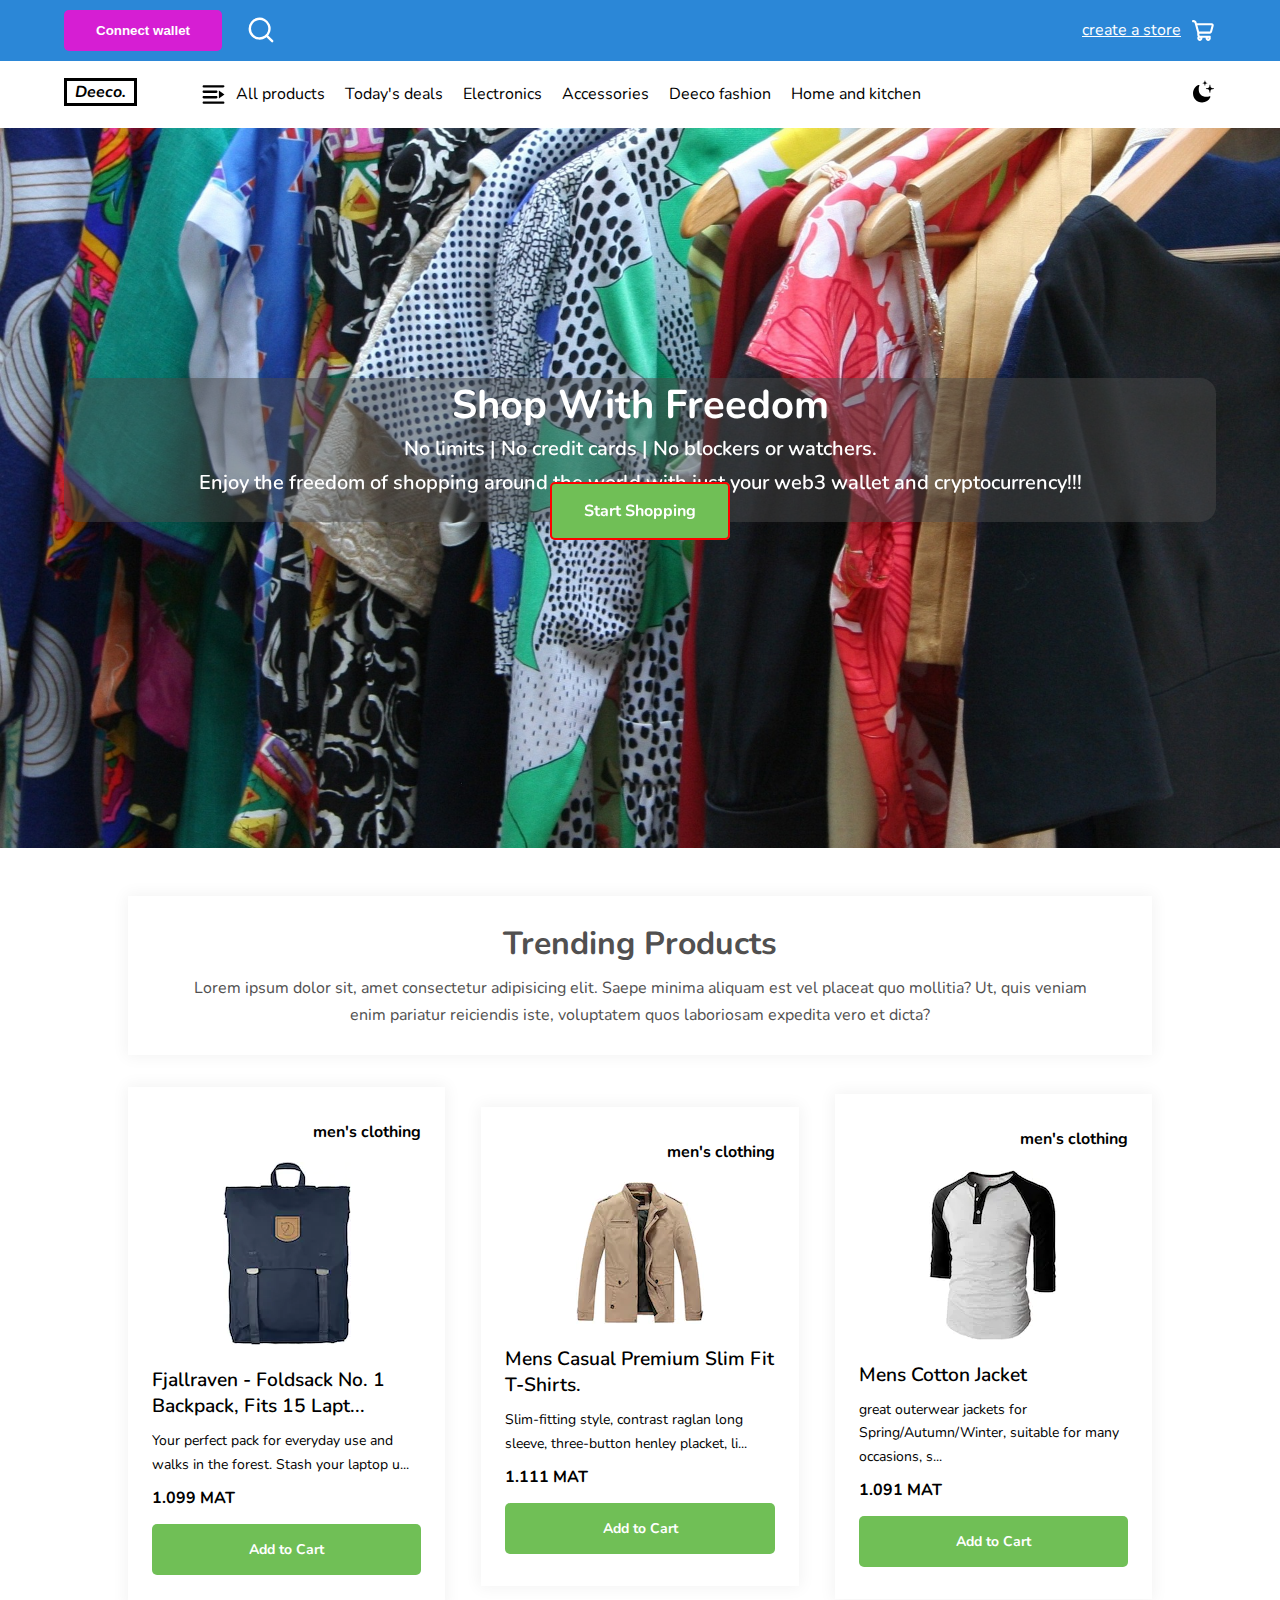
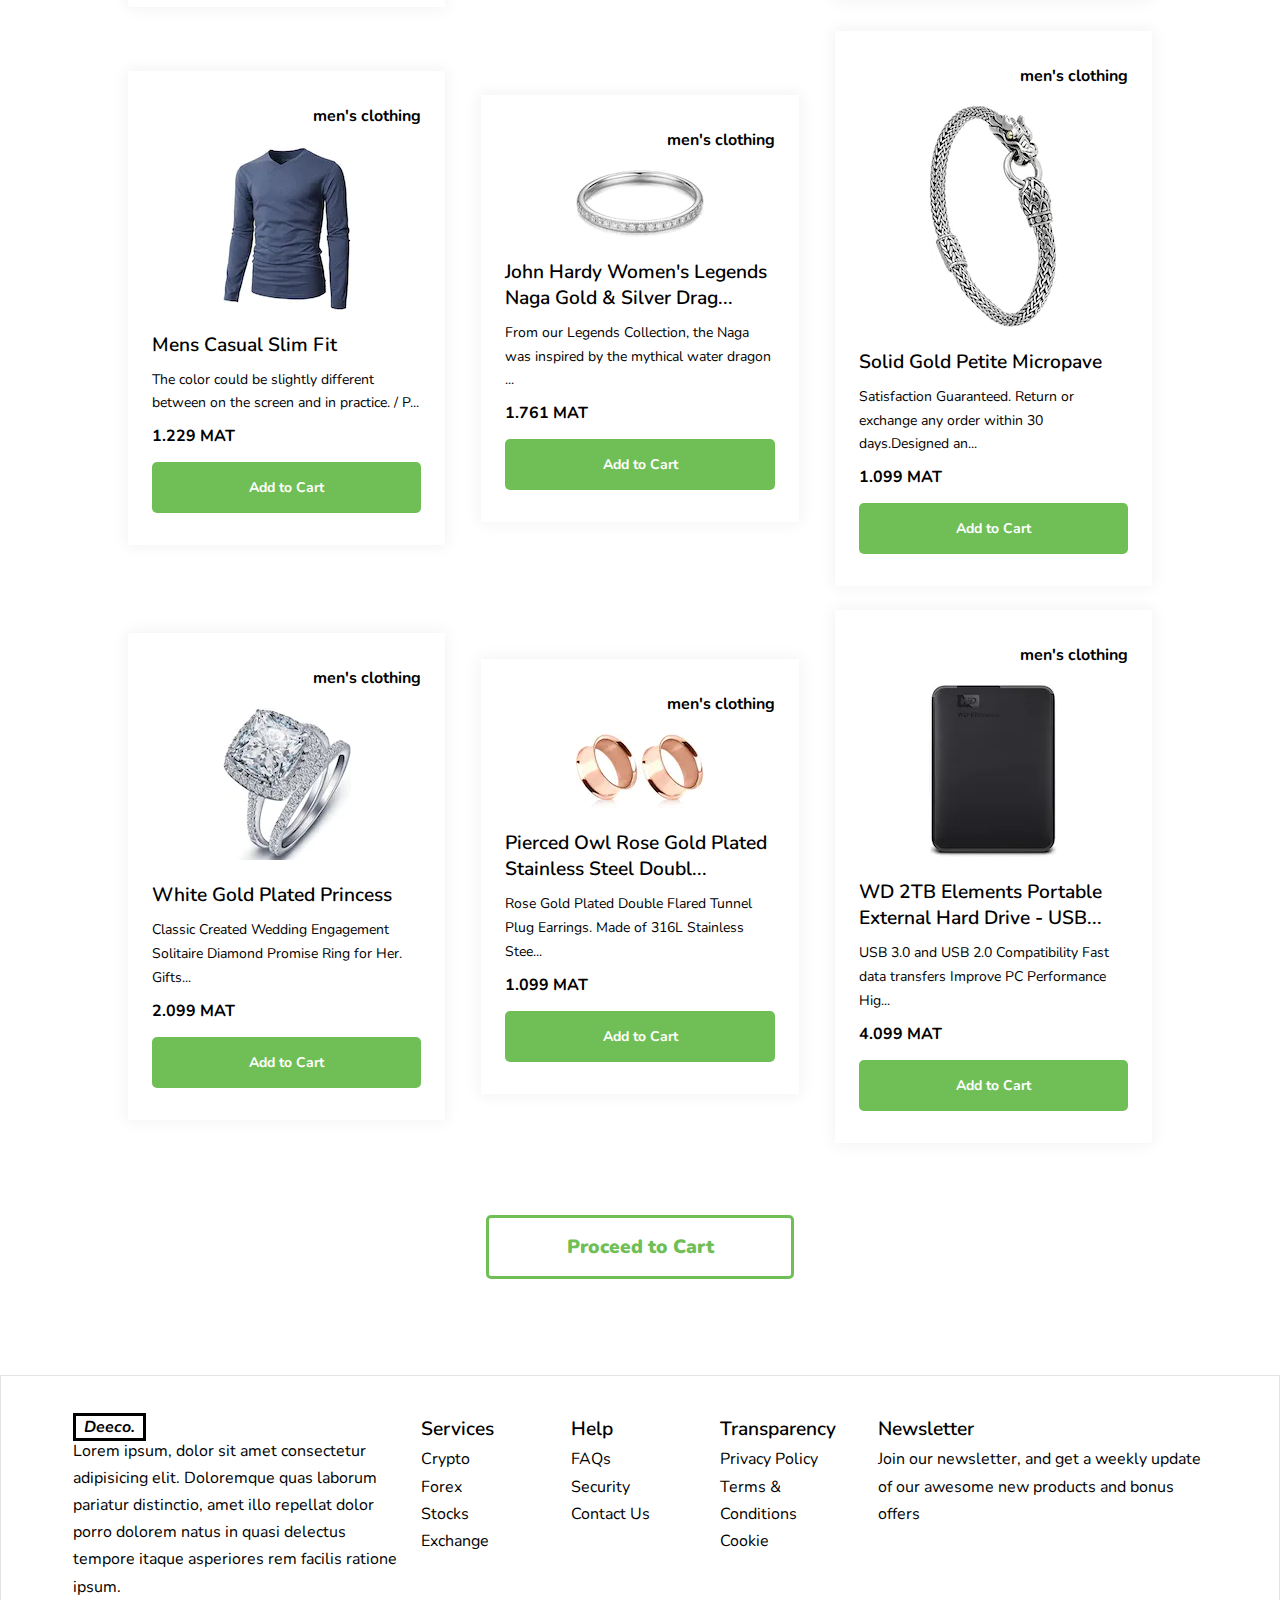
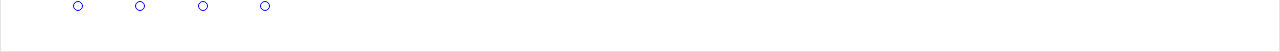
==== commit 1fdef009: "feat:I added the hero section" ====
--- a/index.html
+++ b/index.html
@@ -54,6 +54,13 @@
     <main>
       <!-- ============hero section ========= -->
       <section class="hero-section">
+        <div class="hero-section-wrapper">
+          <h1 class="hero-heading">Shop With Freedom</h1>
+          <p class="hero-text">No limits | No credit cards | No blockers or watchers.</p>
+          <p class="hero-text">Enjoy the freedom of shopping around the world with just your web3 wallet and cryptocurrency!!!</p>
+          <a href="#" class="start-shopping-link"
+                ><strong>Start Shopping</strong></a>
+        </div>
 
       </section>
 
--- a/styles/style.css
+++ b/styles/style.css
@@ -4,15 +4,130 @@
   margin: 0;
   padding: 0;
   box-sizing: border-box;
-  /*border: 2px solid red;*/
-
 }
 
 body{
   font-family: 'Nunito', sans-serif;
+}
+
+.row{
+  max-width: 90%;
+  margin: 0 auto;
+  /*border: 2px solid red; */
+}
+
+/*================================Header section=======================*/
+.top-nav-container{
+  background-color: rgb(43, 135, 215);
+  /* padding: 10px 0; */
+}
+.top-nav{
+  display: flex;
+  justify-content: space-between;
+  background-color: rgb(43, 135, 215);
+  padding: 10px 0;
+}
+.top-nav-btn{
+  display: flex;
+}
+.top-nav-btn button{
+  background-color: rgb(214, 30, 211);
+  border: none;
+  padding: 0.8rem 2rem;
+  color: #FFFFFF;
+  font-weight: bold;
+  border-radius: 5px;
+  margin-right: 1.2rem;
+}
+.top-nav-btn i{
+  color: #FFFFFF;
+  font-size: 1.3rem;
+}
+.top-nav-cart{
+  display: flex;
+  align-items: center;
+}
+.top-nav-cart a{
+  color: #FFFFFF;
+  margin-right: 10px;
+}
+
+
+
+
+nav{
+  display: flex;
+  align-items: center;
+  justify-content: space-between;
+  padding: 0.8rem 0;
+}
+nav ul{
+  display: flex;
+  padding-left: 4rem;
+  align-items: center;
+}
+nav ul li{
+  list-style: none;
+  padding: 10px;
+}
+nav .left-nav{
+  display: flex;
+  align-items: center;
+}
+/*================================hero section=======================*/
+
+.hero-section-wrapper{
+  text-align: center;
+  position: absolute;
+  top: 50%;
+  left: 50%;
+  -ms-transform: translate(-50%, -50%);
+  transform: translate(-50%, -50%);
+  /* From https://css.glass */
+background: rgba(70, 69, 69, 0.5);
+border-radius: 16px;
+box-shadow: 0 4px 30px rgba(0, 0, 0, 0.1);
+backdrop-filter: blur(0px);
+-webkit-backdrop-filter: blur(0px);
+width: 90%;
+}
+
+/*.hero-section-wrapper a{
+  /*margin: 0;
+  position: absolute;
+  top: 50%;
+  left: 50%;
+  -ms-transform: translate(-50%, -50%);
+  transform: translate(-50%, -50%);
+  }*/
+
+.hero-section-wrapper .start-shopping-link{
+  align-content: center;
+ /* margin-bottom: 10px;*/
+  font-size: 16px;
+  /*text-align: center;*/
+  text-decoration: none;
+  color: #FFFFFF;
+  background-color: rgb(112, 191, 86);
+  border-radius: 5px;
+  width:20%;
+  border: solid 2px red;
+  /*display: block;*/
+  padding: 1rem 2rem;
+  /*.position: absolute;*/
+}
+.hero-text{
+  color: #FFFFFF;
+  font-weight: 600;
+  font-size: 20px;
+}
+.hero-heading{
+  color: #FFFFFF;
+  font-weight: bold;
+  font-size: 40px;
+}
 
 /*================================trending section=======================*/
-
 
 .hero-section{
   background: url(../assests/images/hero.jpg) no-repeat center;
@@ -77,21 +192,28 @@
   text-decoration: none;
   color: #FFFFFF;
   background-color: rgb(112, 191, 86);
+  border-radius: 5px;
   width: 100%;
   display: block;
   text-align: center;
   padding: 1rem 3rem;
 }
 .proceed-to-cart-button{
-  margin-bottom: 60px;
-  font-size: 14px;
+  margin: 3rem 0;
+  width: 100%;
+  display: flex;
+  justify-content: center;
+}
+.proceed-to-cart-button a{
+  color: rgb(112, 191, 86);
+  font-size: 1.2rem;
+  font-weight: bold;
+  text-align: center;
+  width: 30%;
   text-decoration: none;
-  color: #FFFFFF;
-  background-color: rgb(112, 191, 86);
-  
-  width: 30%;
-  text-align: center;
-  padding: 1rem 3rem;
+  padding: 1rem;
+  border: 3px solid rgb(112, 191, 86);
+  border-radius: 5px;
 }
 
 
@@ -108,13 +230,7 @@
   }
 
 }
-}
-
-.row{
-  max-width: 90%;
-  margin: 0 auto;
-  /*border: 2px solid red; */
-}
+
 
 /* ===============================footer section========================= */
 footer{
@@ -122,12 +238,12 @@
   padding: 2.5rem 0;
 }
 h3{
-  font-size: 0.8rem;
+  font-size: 1.2rem;
   font-weight: 600;
   margin-bottom: 0.3rem;
 }
 p{
-  font-size: 0.6rem;
+  font-size: 1rem;
   font-weight: 400;
   line-height: 1.7;
 }
@@ -154,7 +270,7 @@
 }
 
 .footer_column_b ul li{
-  font-size: 0.6rem;
+  font-size: 1rem;
   font-weight: 400;
   line-height: 1.7;
 }
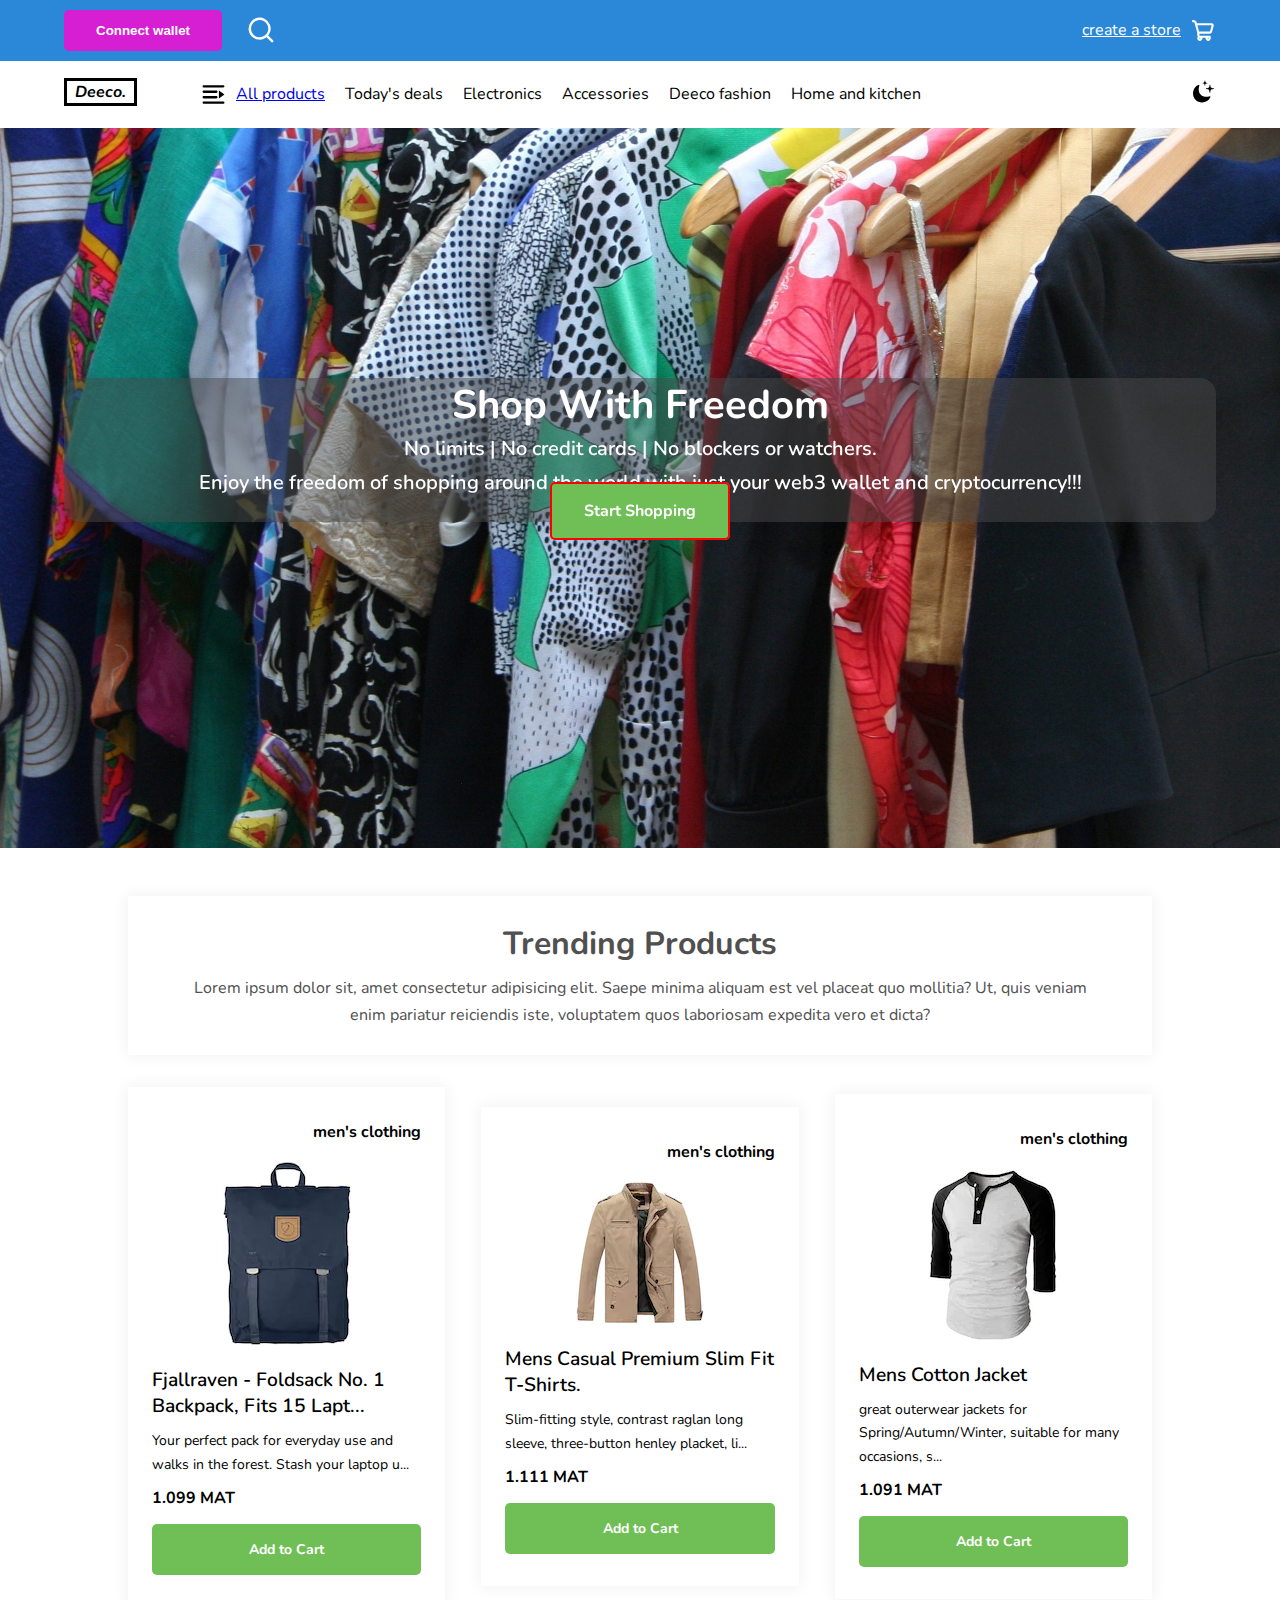
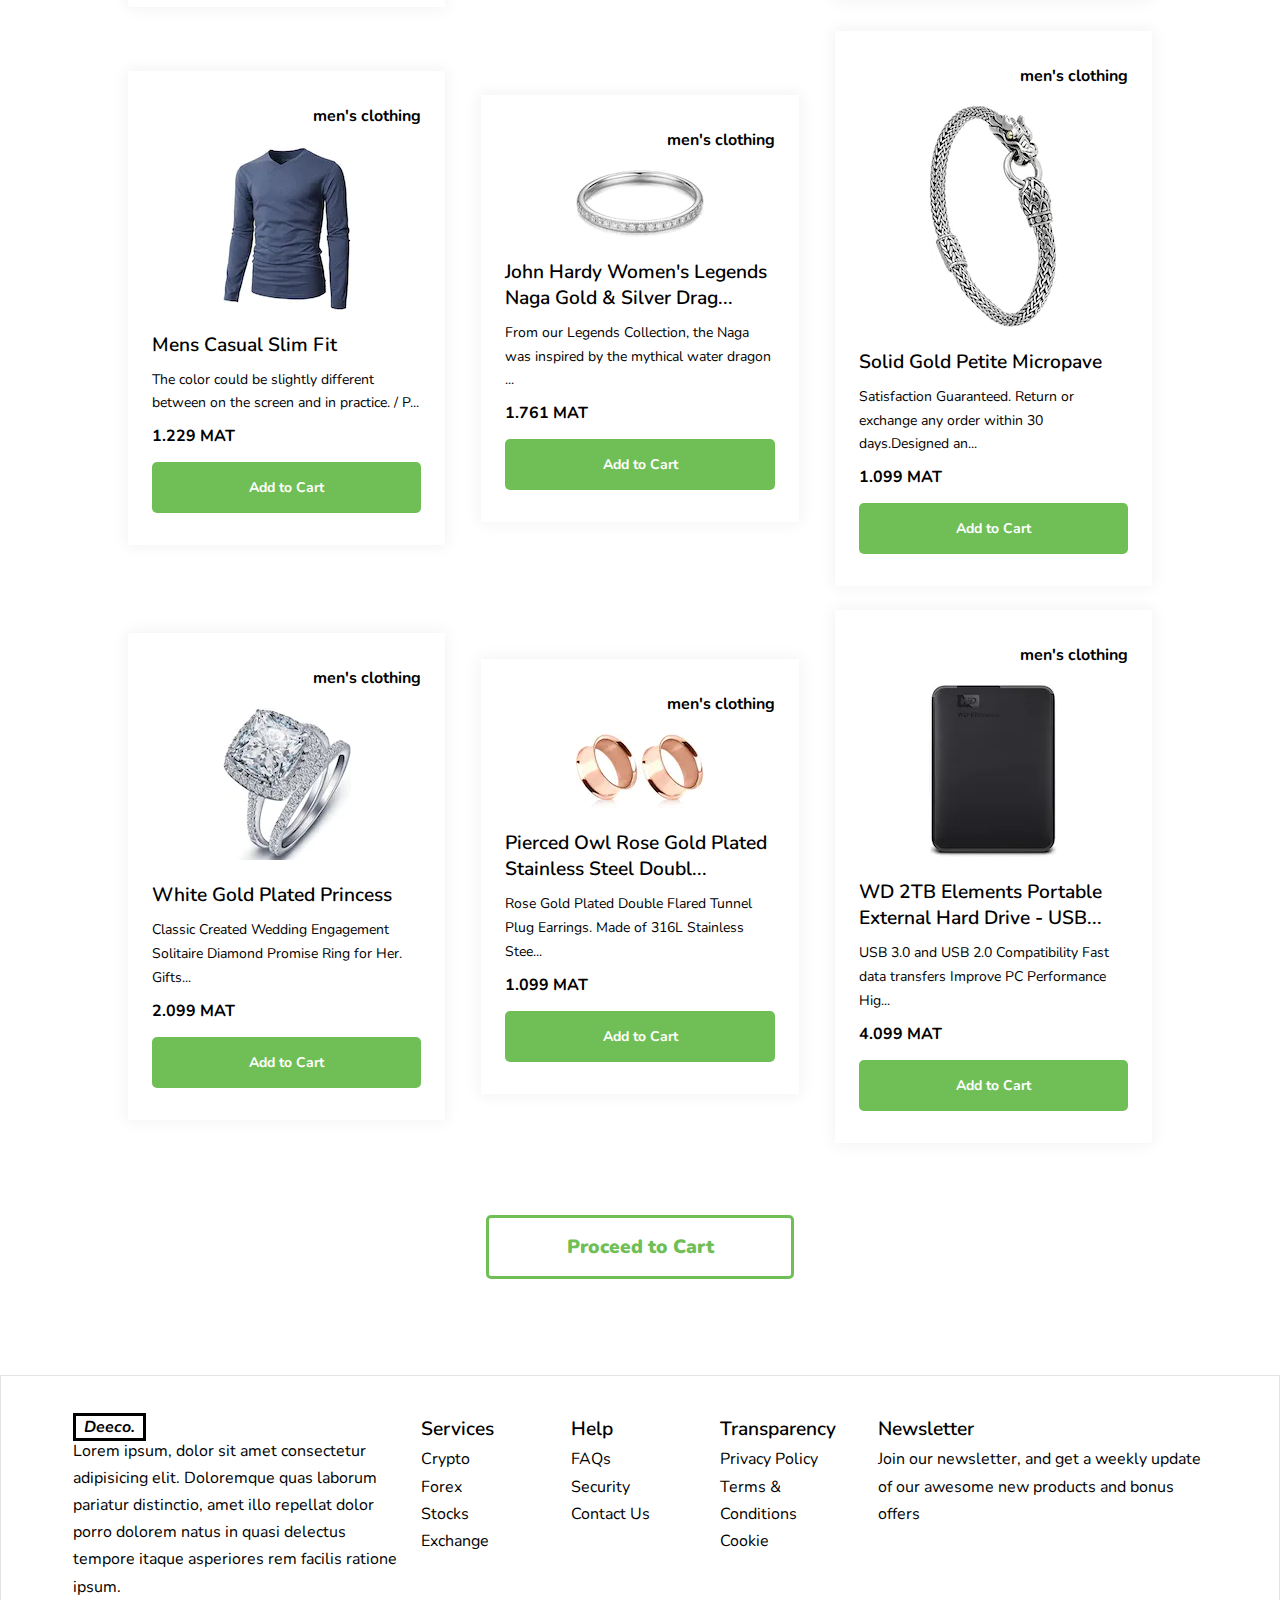
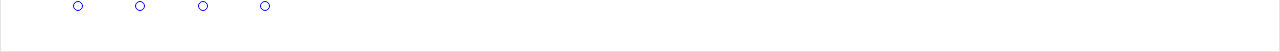
==== commit 62c1a291: "refactor: i added the product page" ====
--- a/index.html
+++ b/index.html
@@ -37,12 +37,12 @@
 
           <ul>
             <svg width="25px" height="25px" viewBox="0 0 1024 1024" class="icon" version="1.1" xmlns="http://www.w3.org/2000/svg" fill="#000000"><g id="SVGRepo_bgCarrier" stroke-width="0"></g><g id="SVGRepo_tracerCarrier" stroke-linecap="round" stroke-linejoin="round"></g><g id="SVGRepo_iconCarrier"><path d="M109.632 673.664h519.68c25.152 0 45.568-22.016 45.568-48.896 0-26.88-20.416-48.896-45.568-48.896h-519.68c-25.216 0-45.632 22.016-45.632 48.896 0 26.88 20.48 48.896 45.632 48.896z m0-228.096h519.68c25.152 0 45.568-21.952 45.568-48.896 0-26.88-20.416-48.896-45.568-48.896h-519.68c-25.216 0-45.632 22.016-45.632 48.896 0 26.88 20.48 48.896 45.632 48.896z m3.264-219.904h795.776c26.88 0 50.56-20.352 51.328-47.168A48.896 48.896 0 0 0 911.104 128H115.328c-26.88 0-50.56 20.416-51.328 47.168a48.896 48.896 0 0 0 48.896 50.56z m619.776 447.232V348.672L960 510.784l-227.328 162.112c0 0.768 0 0.768 0 0z m178.432 122.944H115.328c-26.88 0-50.56 20.48-51.328 47.232a48.896 48.896 0 0 0 48.896 50.496h795.776c26.88 0 50.56-20.416 51.328-47.232a48.896 48.896 0 0 0-48.896-50.496z" fill="#000000"></path></g></svg>
-            <li>All products</li>
-            <li>Today's deals</li>
-            <li>Electronics</li>
-            <li>Accessories</li>
-            <li>Deeco fashion</li>
-            <li>Home and kitchen</li>
+            <li><a href="./productpage.html">All products</a> </li>
+            <li><a href="/"></a>Today's deals</li>
+            <li><a href="www.facebook.com/"></a>Electronics</li>
+            <li><a href="/"></a>Accessories</li>
+            <li><a href="/"></a>Deeco fashion</li>
+            <li><a href="/"></a>Home and kitchen</li>
           </ul>
         </div>
 
@@ -54,6 +54,7 @@
     <main>
       <!-- ============hero section ========= -->
       <section class="hero-section">
+        <div class="hero-wrapper">
         <div class="hero-section-wrapper">
           <h1 class="hero-heading">Shop With Freedom</h1>
           <p class="hero-text">No limits | No credit cards | No blockers or watchers.</p>
@@ -61,6 +62,7 @@
           <a href="#" class="start-shopping-link"
                 ><strong>Start Shopping</strong></a>
         </div>
+      </div>
 
       </section>
 
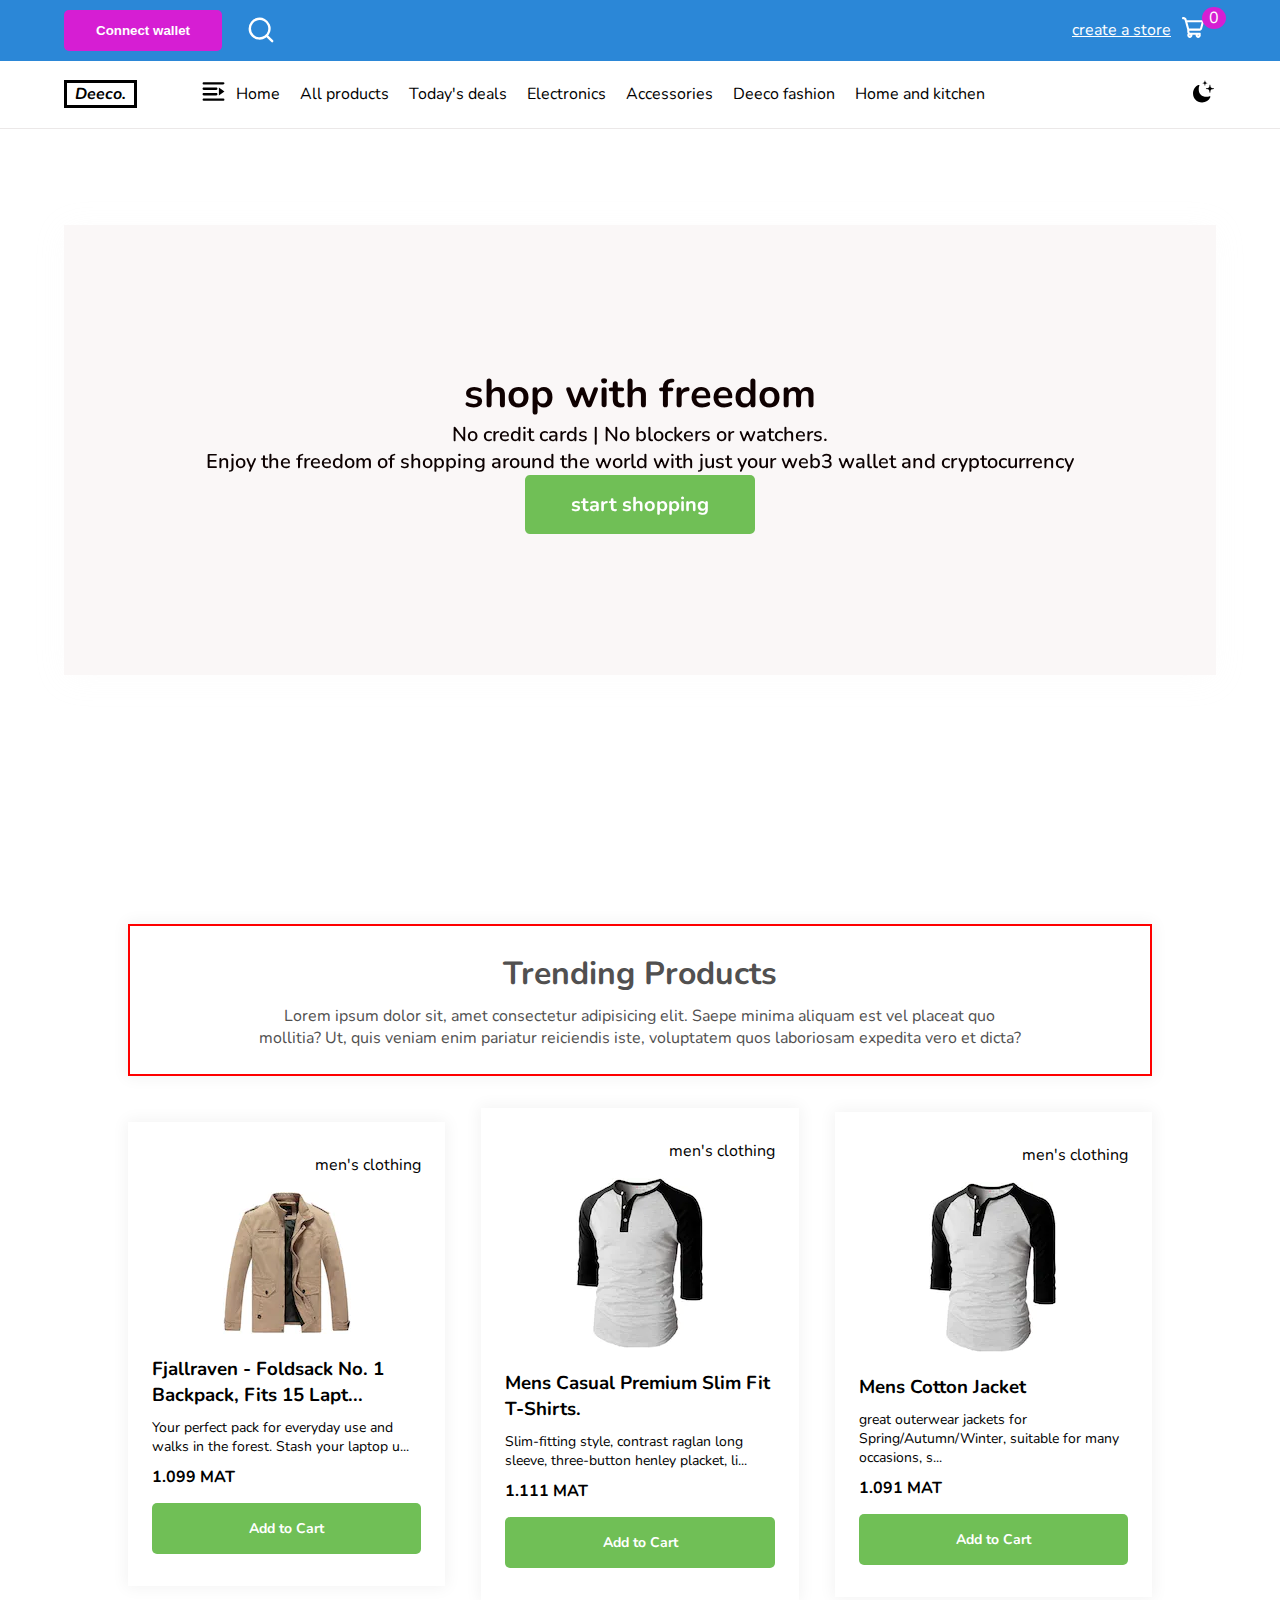
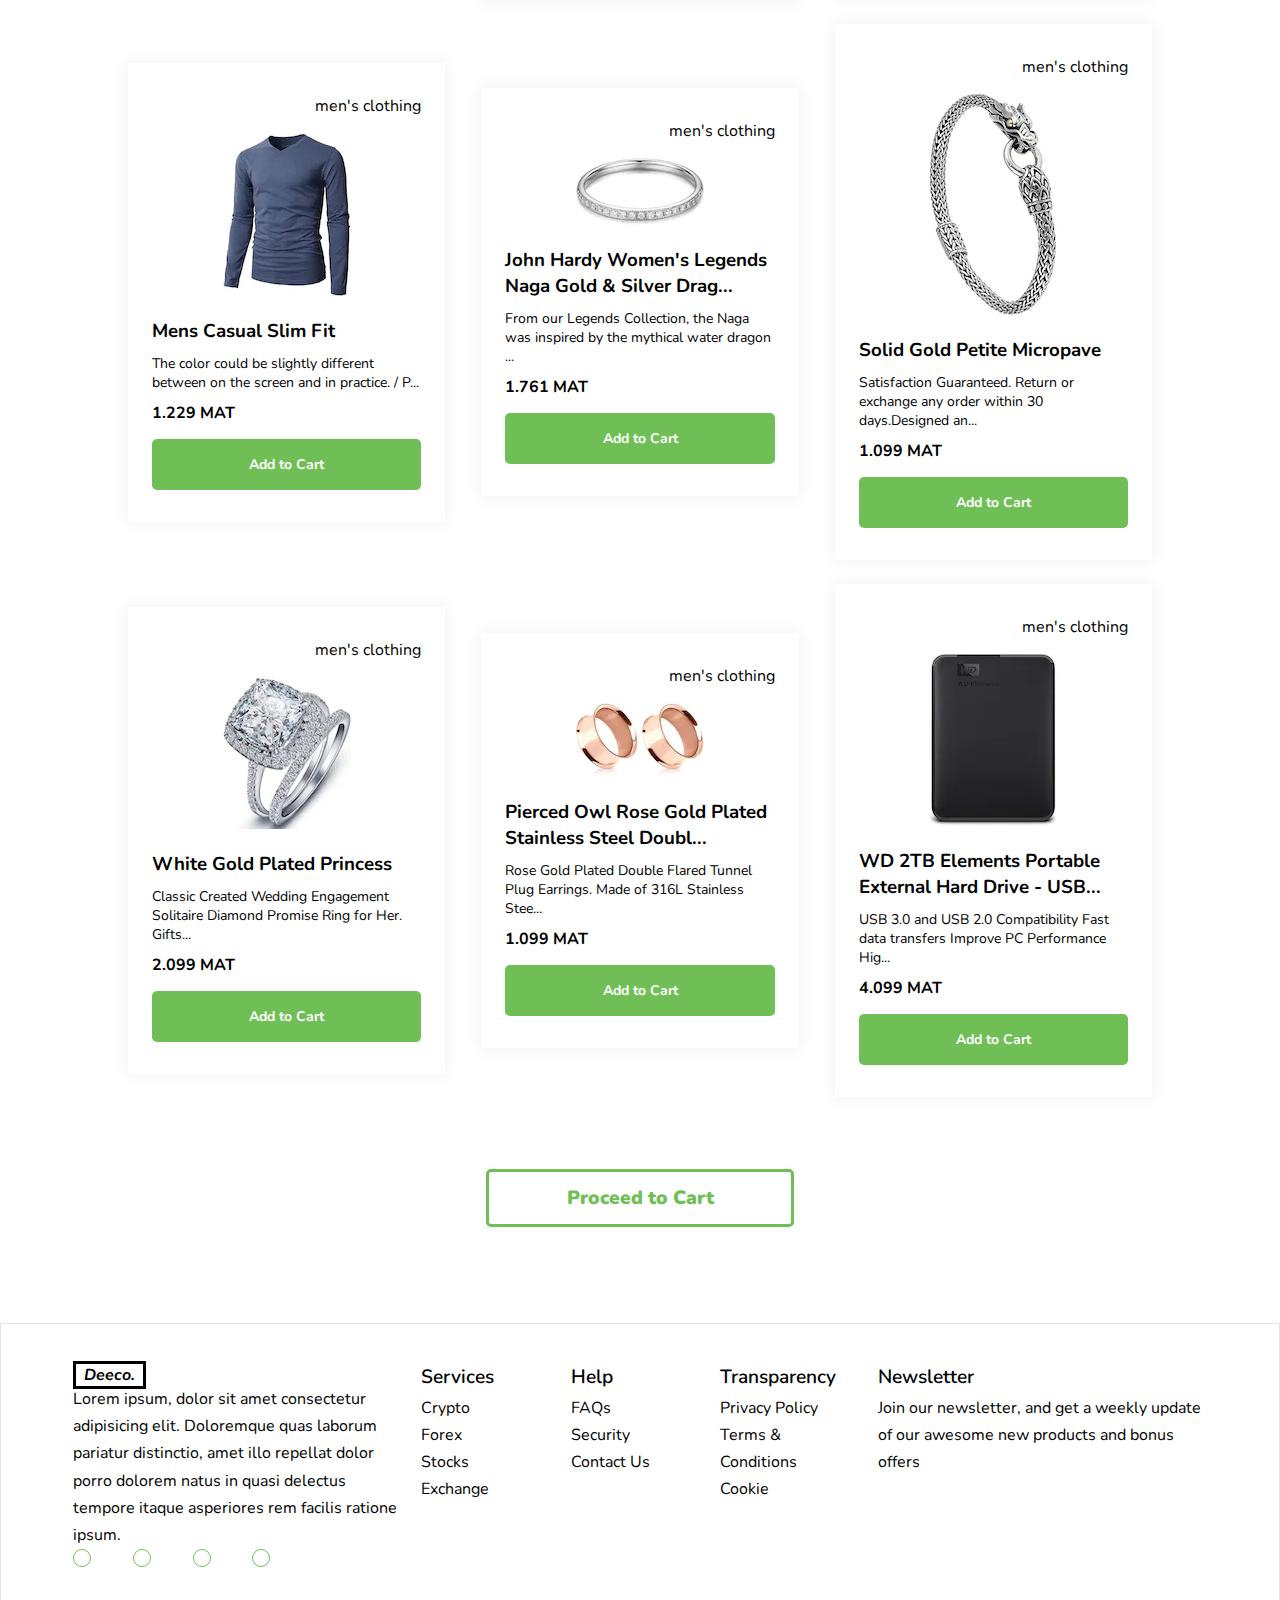
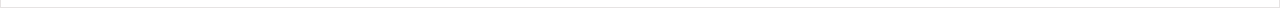
==== commit d9571a2c: "refactor: added the hero section" ====
--- a/index.html
+++ b/index.html
@@ -1,298 +1,310 @@
-<!DOCTYPE html>
-<html lang="en">
-  <head>
-    <meta charset="UTF-8" />
-    <meta name="viewport" content="width=device-width, initial-scale=1.0" />
-    <link
-      rel="stylesheet"
-      href="https://cdnjs.cloudflare.com/ajax/libs/font-awesome/6.4.0/css/all.min.css"
-      integrity="sha512-iecdLmaskl7CVkqkXNQ/ZH/XLlvWZOJyj7Yy7tcenmpD1ypASozpmT/E0iPtmFIB46ZmdtAc9eNBvH0H/ZpiBw=="
-      crossorigin="anonymous"
-      referrerpolicy="no-referrer"
-    />
-    <link rel="stylesheet" href="./styles/style.css" />
-    <title>Home | Deeco</title>
-  </head>
-  <body>
-    <header>
-      <div class="top-nav-container">
-        <div class="row top-nav">
-          <div class="top-nav-btn">
-            <button type="submit">Connect wallet</button>
-            <svg width="40px" height="40px" viewBox="0 -0.5 25 25" fill="none" xmlns="http://www.w3.org/2000/svg"><g id="SVGRepo_bgCarrier" stroke-width="0"></g><g id="SVGRepo_tracerCarrier" stroke-linecap="round" stroke-linejoin="round"></g><g id="SVGRepo_iconCarrier"> <path fill-rule="evenodd" clip-rule="evenodd" d="M5.5 11.1455C5.49956 8.21437 7.56975 5.69108 10.4445 5.11883C13.3193 4.54659 16.198 6.08477 17.32 8.79267C18.4421 11.5006 17.495 14.624 15.058 16.2528C12.621 17.8815 9.37287 17.562 7.3 15.4895C6.14763 14.3376 5.50014 12.775 5.5 11.1455Z" stroke="#ffffff" stroke-width="1.5" stroke-linecap="round" stroke-linejoin="round"></path> <path d="M15.989 15.4905L19.5 19.0015" stroke="#ffffff" stroke-width="1.5" stroke-linecap="round" stroke-linejoin="round"></path> </g></svg>
-          </div>
-          <div class="top-nav-cart">
-            <a href="/">create a store</a>
-            <svg width="25px" height="25px" viewBox="0 0 24 24" fill="none" xmlns="http://www.w3.org/2000/svg"><g id="SVGRepo_bgCarrier" stroke-width="0"></g><g id="SVGRepo_tracerCarrier" stroke-linecap="round" stroke-linejoin="round"></g><g id="SVGRepo_iconCarrier"> <path fill-rule="evenodd" clip-rule="evenodd" d="M2 2C1.44772 2 1 2.44772 1 3C1 3.55228 1.44772 4 2 4H2.47241C2.92336 4 3.31852 4.30182 3.43717 4.73688L3.85342 6.26312L6 14.1339V16C6 16.6935 6.23533 17.3321 6.63048 17.8402C6.23824 18.2816 6 18.863 6 19.5C6 20.8807 7.11929 22 8.5 22C9.88071 22 11 20.8807 11 19.5C11 19.3288 10.9828 19.1616 10.95 19H14.05C14.0172 19.1616 14 19.3288 14 19.5C14 20.8807 15.1193 22 16.5 22C17.8807 22 19 20.8807 19 19.5C19 19.1715 18.9366 18.8578 18.8215 18.5704C18.934 18.4086 19 18.212 19 18C19 17.4477 18.5523 17 18 17H16.5H9C8.44772 17 8 16.5523 8 16V15H18.236C19.1381 15 19.9285 14.3962 20.1657 13.5258L21.8007 7.52583C22.1473 6.25364 21.1896 5 19.871 5H5.58198L5.3667 4.21065C5.01074 2.90547 3.82526 2 2.47241 2H2ZM16.5 19C16.2239 19 16 19.2239 16 19.5C16 19.7761 16.2239 20 16.5 20C16.7761 20 17 19.7761 17 19.5C17 19.2239 16.7761 19 16.5 19ZM18.236 13H7.7638L6.12743 7H19.871L18.236 13ZM8.5 19C8.22386 19 8 19.2239 8 19.5C8 19.7761 8.22386 20 8.5 20C8.77614 20 9 19.7761 9 19.5C9 19.2239 8.77614 19 8.5 19Z" fill="#ffffff"></path> </g></svg>
-            <!-- <i class="fa-sharp fa-solid fa-moon-stars"></i> -->
-          </div>
-        </div>
-        
-
-      </div>
-
-      <nav class="row">
-        <div class="left-nav">
-          <h3 class="deeco_logo"><em>Deeco.</em></h3>
-
-          <ul>
-            <svg width="25px" height="25px" viewBox="0 0 1024 1024" class="icon" version="1.1" xmlns="http://www.w3.org/2000/svg" fill="#000000"><g id="SVGRepo_bgCarrier" stroke-width="0"></g><g id="SVGRepo_tracerCarrier" stroke-linecap="round" stroke-linejoin="round"></g><g id="SVGRepo_iconCarrier"><path d="M109.632 673.664h519.68c25.152 0 45.568-22.016 45.568-48.896 0-26.88-20.416-48.896-45.568-48.896h-519.68c-25.216 0-45.632 22.016-45.632 48.896 0 26.88 20.48 48.896 45.632 48.896z m0-228.096h519.68c25.152 0 45.568-21.952 45.568-48.896 0-26.88-20.416-48.896-45.568-48.896h-519.68c-25.216 0-45.632 22.016-45.632 48.896 0 26.88 20.48 48.896 45.632 48.896z m3.264-219.904h795.776c26.88 0 50.56-20.352 51.328-47.168A48.896 48.896 0 0 0 911.104 128H115.328c-26.88 0-50.56 20.416-51.328 47.168a48.896 48.896 0 0 0 48.896 50.56z m619.776 447.232V348.672L960 510.784l-227.328 162.112c0 0.768 0 0.768 0 0z m178.432 122.944H115.328c-26.88 0-50.56 20.48-51.328 47.232a48.896 48.896 0 0 0 48.896 50.496h795.776c26.88 0 50.56-20.416 51.328-47.232a48.896 48.896 0 0 0-48.896-50.496z" fill="#000000"></path></g></svg>
-            <li><a href="./productpage.html">All products</a> </li>
-            <li><a href="/"></a>Today's deals</li>
-            <li><a href="www.facebook.com/"></a>Electronics</li>
-            <li><a href="/"></a>Accessories</li>
-            <li><a href="/"></a>Deeco fashion</li>
-            <li><a href="/"></a>Home and kitchen</li>
-          </ul>
-        </div>
-
-        <div>
-          <svg fill="#000000" width="25px" height="25px" viewBox="0 0 56 56" xmlns="http://www.w3.org/2000/svg"><g id="SVGRepo_bgCarrier" stroke-width="0"></g><g id="SVGRepo_tracerCarrier" stroke-linecap="round" stroke-linejoin="round"></g><g id="SVGRepo_iconCarrier"><path d="M 31.2110 14.9453 C 31.4922 14.9453 31.6563 14.7578 31.7031 14.5000 C 32.4297 10.6094 32.4063 10.5156 36.4610 9.7187 C 36.7422 9.6719 36.9063 9.5312 36.9063 9.2500 C 36.9063 8.9453 36.7422 8.8047 36.4610 8.7578 C 32.4063 7.9375 32.4297 7.8672 31.7031 3.9765 C 31.6563 3.7187 31.4922 3.5312 31.2110 3.5312 C 30.9297 3.5312 30.7891 3.7187 30.7422 3.9765 C 29.9922 7.8672 30.0391 7.9375 25.9610 8.7578 C 25.7031 8.8047 25.5157 8.9453 25.5157 9.2500 C 25.5157 9.5312 25.7031 9.6719 25.9610 9.7187 C 30.0626 10.5156 29.9922 10.6094 30.7422 14.5000 C 30.7891 14.7578 30.9297 14.9453 31.2110 14.9453 Z M 42.4375 30.7891 C 42.8594 30.7891 43.1641 30.4844 43.2110 30.0391 C 43.9844 23.7578 44.2891 23.5703 50.6406 22.5860 C 51.1561 22.4922 51.4609 22.2578 51.4609 21.7891 C 51.4609 21.3438 51.1561 21.0625 50.7342 20.9922 C 44.3360 19.7734 43.9844 19.8203 43.2110 13.5391 C 43.1641 13.0938 42.8594 12.7891 42.4375 12.7891 C 41.9922 12.7891 41.6875 13.0938 41.6407 13.5156 C 40.8204 19.8672 40.6094 20.0781 34.1172 20.9922 C 33.6953 21.0391 33.3907 21.3438 33.3907 21.7891 C 33.3907 22.2344 33.6953 22.4922 34.1172 22.5860 C 40.6094 23.7812 40.8438 23.8047 41.6407 30.0860 C 41.6875 30.4844 41.9922 30.7891 42.4375 30.7891 Z M 24.7891 52.4688 C 33.2735 52.4688 40.0469 48.1797 43.2813 40.9609 C 43.6797 40.0938 43.6094 39.3438 43.1875 38.9453 C 42.8126 38.5938 42.1563 38.5469 41.4297 38.8047 C 39.5313 39.5547 37.3047 39.9297 34.7500 39.9297 C 24.1094 39.9297 17.3126 33.2734 17.3126 22.8906 C 17.3126 19.9375 17.8750 17.1016 18.6016 15.6485 C 19.0000 14.8281 19.0000 14.1250 18.6485 13.6797 C 18.2266 13.2109 17.4766 13.1406 16.5626 13.4922 C 9.3672 16.3281 4.5391 23.9687 4.5391 32.5469 C 4.5391 43.9609 12.9531 52.4688 24.7891 52.4688 Z"></path></g></svg>
-        </div>
-      </nav>
-    </header>
-    <main>
-      <!-- ============hero section ========= -->
-      <section class="hero-section">
-        <div class="hero-wrapper">
-        <div class="hero-section-wrapper">
-          <h1 class="hero-heading">Shop With Freedom</h1>
-          <p class="hero-text">No limits | No credit cards | No blockers or watchers.</p>
-          <p class="hero-text">Enjoy the freedom of shopping around the world with just your web3 wallet and cryptocurrency!!!</p>
-          <a href="#" class="start-shopping-link"
-                ><strong>Start Shopping</strong></a>
-        </div>
-      </div>
-
-      </section>
-
-                <!-- ============Trending product section========== -->
-      <section class="product-section">
-        <div class="product-container">
-          <div class="product-title">
-            <h1 class="title-heading">Trending Products</h1>
-            <p>
-              Lorem ipsum dolor sit, amet consectetur adipisicing elit. Saepe
-              minima aliquam est vel placeat quo mollitia? Ut, quis veniam enim
-              pariatur reiciendis iste, voluptatem quos laboriosam expedita vero
-              et dicta?
-            </p>
-          </div>
-
-          <div class="product_section-wrapper">
-            <div class="product-contents">
-
-            <div class="product-card">
-              <p class="product-card-title"><strong>men's clothing</strong></p>
-              <div class="product-card-image">
-                <img src="./assests/images/bag.webp" alt="jacket" />
-              </div>
-              <h3>Fjallraven - Foldsack No. 1 Backpack, Fits 15 Lapt...</h3>
-              <p class="product-card-para">
-                Your perfect pack for everyday use and walks in the forest.
-                Stash your laptop u...
-              </p>
-              <h4>1.099 MAT</h4>
-              <a href="#" class="product-card-link"
-                ><strong>Add to Cart</strong></a
-              >
-            </div>
-
-            <div class="product-card">
-              <p class="product-card-title"><strong>men's clothing</strong></p>
-              <div class="product-card-image">
-                <img src="./assests/images/jacket.webp" alt="bag" />
-              </div>
-              <h3>Mens Casual Premium Slim Fit T-Shirts.</h3>
-              <p class="product-card-para">
-                Slim-fitting style, contrast raglan long sleeve, three-button
-                henley placket, li...
-              </p>
-              <h4>1.111 MAT</h4>
-              <a href="#" class="product-card-link"
-                ><strong>Add to Cart</strong></a
-              >
-            </div>
-
-            <div class="product-card">
-              <p class="product-card-title"><strong>men's clothing</strong></p>
-              <div class="product-card-image">
-                <img src="./assests/images/shirt.webp" alt="obo" />
-              </div>
-              <h3>Mens Cotton Jacket</h3>
-              <p class="product-card-para">
-                great outerwear jackets for Spring/Autumn/Winter, suitable for
-                many occasions, s...
-              </p>
-              <h4>1.091 MAT</h4>
-              <a href="#" class="product-card-link"
-                ><strong>Add to Cart</strong></a
-              >
-            </div>
-
-            <div class="product-card">
-              <p class="product-card-title"><strong>men's clothing</strong></p>
-              <div class="product-card-image">
-                <img src="./assests/images/turtlrL.webp" alt="turtlrL" />
-              </div>
-              <h3>Mens Casual Slim Fit</h3>
-              <p class="product-card-para">
-                The color could be slightly different between on the screen and
-                in practice. / P...
-              </p>
-              <h4>1.229 MAT</h4>
-              <a href="#" class="product-card-link"
-                ><strong>Add to Cart</strong></a
-              >
-            </div>
-
-            <div class="product-card">
-              <p class="product-card-title"><strong>men's clothing</strong></p>
-              <div class="product-card-image">
-                <img src="./assests/images/micropave.webp" alt="micropave" />
-              </div>
-              <h3>John Hardy Women's Legends Naga Gold & Silver Drag...</h3>
-              <p class="product-card-para">
-                From our Legends Collection, the Naga was inspired by the
-                mythical water dragon ...
-              </p>
-              <h4>1.761 MAT</h4>
-              <a href="#" class="product-card-link"
-                ><strong>Add to Cart</strong></a
-              >
-            </div>
-
-            <div class="product-card">
-              <p class="product-card-title"><strong>men's clothing</strong></p>
-              <div class="product-card-image">
-                <img src="./assests/images/wrist.webp" alt="wrist" />
-              </div>
-              <h3>Solid Gold Petite Micropave</h3>
-              <p class="product-card-para">
-                Satisfaction Guaranteed. Return or exchange any order within 30
-                days.Designed an...
-              </p>
-              <h4>1.099 MAT</h4>
-              <a href="#" class="product-card-link"
-                ><strong>Add to Cart</strong></a
-              >
-            </div>
-
-            <div class="product-card">
-              <p class="product-card-title"><strong>men's clothing</strong></p>
-              <div class="product-card-image">
-                <img src="./assests/images/ring.webp" alt="ring" />
-              </div>
-              <h3>White Gold Plated Princess</h3>
-              <p class="product-card-para">
-                Classic Created Wedding Engagement Solitaire Diamond Promise
-                Ring for Her. Gifts...
-              </p>
-              <h4>2.099 MAT</h4>
-              <a href="#" class="product-card-link"
-                ><strong>Add to Cart</strong></a
-              >
-            </div>
-
-            <div class="product-card">
-              <p class="product-card-title"><strong>men's clothing</strong></p>
-              <div class="product-card-image">
-                <img src="./assests/images/ringer.webp" alt="ringer" />
-              </div>
-              <h3>Pierced Owl Rose Gold Plated Stainless Steel Doubl...</h3>
-              <p class="product-card-para">
-                Rose Gold Plated Double Flared Tunnel Plug Earrings. Made of
-                316L Stainless Stee...
-              </p>
-              <h4>1.099 MAT</h4>
-              <a href="#" class="product-card-link"
-                ><strong>Add to Cart</strong></a
-              >
-            </div>
-
-            <div class="product-card">
-              <p class="product-card-title"><strong>men's clothing</strong></p>
-              <div class="product-card-image">
-                <img src="./assests/images/harddrive.webp" alt="harddrive" />
-              </div>
-              <h3>WD 2TB Elements Portable External Hard Drive - USB...</h3>
-              <p class="product-card-para">
-                USB 3.0 and USB 2.0 Compatibility Fast data transfers Improve PC
-                Performance Hig...
-              </p>
-              <h4>4.099 MAT</h4>
-              <a href="#" class="product-card-link"
-                ><strong>Add to Cart</strong></a
-              >
-            </div>
-          </div>
-
-          <div class="proceed-to-cart-button">
-            <a href="#" class="">
-              <strong>Proceed to Cart</strong>
-            </a>
-          </div>
-
-        </div>
-      </section>
-  
-
-      <!-- =================footer section============= -->
-      <footer>
-        <div class="row footer_wrapper">
-          <div class="footer_column">
-            <h3 class="deeco_logo"><em>Deeco.</em></h3>
-            <p>
-              Lorem ipsum, dolor sit amet consectetur adipisicing elit.
-              Doloremque quas laborum pariatur distinctio, amet illo repellat
-              dolor porro dolorem natus in quasi delectus tempore itaque
-              asperiores rem facilis ratione ipsum.
-            </p>
-            <div class="footer_social_icon">
-              <i class="fa-brands fa-facebook"></i>
-              <i class="fa-brands fa-twitter"></i>
-              <i class="fa-brands fa-instagram"></i>
-              <i class="fa-brands fa-youtube"></i>
-            </div>
-          </div>
-
-          <div class="footer_column_b">
-            <h3>Services</h3>
-            <ul>
-              <li><a href="#">Crypto</a></li>
-              <li><a href="#">Forex</a></li>
-              <li><a href="#">Stocks</a></li>
-              <li><a href="#">Exchange</a></li>
-            </ul>
-          </div>
-
-          <div class="footer_column_b">
-            <h3>Help</h3>
-            <ul>
-              <li><a href="#">FAQs</a></li>
-              <li><a href="#">Security</a></li>
-              <li><a href="#">Contact Us</a></li>
-            </ul>
-          </div>
-
-          <div class="footer_column_b">
-            <h3>Transparency</h3>
-            <ul>
-              <li><a href="#">Privacy Policy</a></li>
-              <li><a href="#">Terms & Conditions</a></li>
-              <li><a href="#">Cookie</a></li>
-            </ul>
-          </div>
-
-          <div class="footer_column">
-            <h3>Newsletter</h3>
-            <p>
-              Join our newsletter, and get a weekly update of our awesome new
-              products and bonus offers
-            </p>
-          </div>
-        </div>
-      </footer>
-    </main>
-  </body>
-</html>
+<!DOCTYPE html>
+<html lang="en">
+  <head>
+    <meta charset="UTF-8" />
+    <meta name="viewport" content="width=device-width, initial-scale=1.0" />
+    <link
+      rel="stylesheet"
+      href="https://cdnjs.cloudflare.com/ajax/libs/font-awesome/6.4.0/css/all.min.css"
+      integrity="sha512-iecdLmaskl7CVkqkXNQ/ZH/XLlvWZOJyj7Yy7tcenmpD1ypASozpmT/E0iPtmFIB46ZmdtAc9eNBvH0H/ZpiBw=="
+      crossorigin="anonymous"
+      referrerpolicy="no-referrer"
+    />
+    <link rel="stylesheet" href="./styles/mobilequeries.css" />
+    <link rel="stylesheet" href="./styles/style.css" />
+    <title>Home | Deeco</title>
+  </head>
+  <body>
+    <header>
+      <div class="top-nav-container">
+        <div class="row top-nav">
+          <div class="top-nav-btn">
+            <button type="submit">Connect wallet</button>
+            <svg width="40px" height="40px" viewBox="0 -0.5 25 25" fill="none" xmlns="http://www.w3.org/2000/svg"><g id="SVGRepo_bgCarrier" stroke-width="0"></g><g id="SVGRepo_tracerCarrier" stroke-linecap="round" stroke-linejoin="round"></g><g id="SVGRepo_iconCarrier"> <path fill-rule="evenodd" clip-rule="evenodd" d="M5.5 11.1455C5.49956 8.21437 7.56975 5.69108 10.4445 5.11883C13.3193 4.54659 16.198 6.08477 17.32 8.79267C18.4421 11.5006 17.495 14.624 15.058 16.2528C12.621 17.8815 9.37287 17.562 7.3 15.4895C6.14763 14.3376 5.50014 12.775 5.5 11.1455Z" stroke="#ffffff" stroke-width="1.5" stroke-linecap="round" stroke-linejoin="round"></path> <path d="M15.989 15.4905L19.5 19.0015" stroke="#ffffff" stroke-width="1.5" stroke-linecap="round" stroke-linejoin="round"></path> </g></svg>
+          </div>
+          <div class="top-nav-cart">
+            <a href="/">create a store</a>
+
+            <span class="cart-icon">
+              <a href="/cart/">
+                <svg width="25px" height="25px" viewBox="0 0 24 24" fill="none" xmlns="http://www.w3.org/2000/svg"><g id="SVGRepo_bgCarrier" stroke-width="0"></g><g id="SVGRepo_tracerCarrier" stroke-linecap="round" stroke-linejoin="round"></g><g id="SVGRepo_iconCarrier"> <path fill-rule="evenodd" clip-rule="evenodd" d="M2 2C1.44772 2 1 2.44772 1 3C1 3.55228 1.44772 4 2 4H2.47241C2.92336 4 3.31852 4.30182 3.43717 4.73688L3.85342 6.26312L6 14.1339V16C6 16.6935 6.23533 17.3321 6.63048 17.8402C6.23824 18.2816 6 18.863 6 19.5C6 20.8807 7.11929 22 8.5 22C9.88071 22 11 20.8807 11 19.5C11 19.3288 10.9828 19.1616 10.95 19H14.05C14.0172 19.1616 14 19.3288 14 19.5C14 20.8807 15.1193 22 16.5 22C17.8807 22 19 20.8807 19 19.5C19 19.1715 18.9366 18.8578 18.8215 18.5704C18.934 18.4086 19 18.212 19 18C19 17.4477 18.5523 17 18 17H16.5H9C8.44772 17 8 16.5523 8 16V15H18.236C19.1381 15 19.9285 14.3962 20.1657 13.5258L21.8007 7.52583C22.1473 6.25364 21.1896 5 19.871 5H5.58198L5.3667 4.21065C5.01074 2.90547 3.82526 2 2.47241 2H2ZM16.5 19C16.2239 19 16 19.2239 16 19.5C16 19.7761 16.2239 20 16.5 20C16.7761 20 17 19.7761 17 19.5C17 19.2239 16.7761 19 16.5 19ZM18.236 13H7.7638L6.12743 7H19.871L18.236 13ZM8.5 19C8.22386 19 8 19.2239 8 19.5C8 19.7761 8.22386 20 8.5 20C8.77614 20 9 19.7761 9 19.5C9 19.2239 8.77614 19 8.5 19Z" fill="#ffffff"></path> </g></svg>
+              </a>
+              <p>0</p>
+            </span>
+          </div>
+        </div>
+        
+
+      </div>
+
+      <nav class="row">
+        <div class="left-nav">
+          <h3 class="deeco_logo"><em>Deeco.</em></h3>
+
+          <ul>
+            <a href="/index.html">
+              <svg width="25px" height="25px" viewBox="0 0 1024 1024" class="icon" version="1.1" xmlns="http://www.w3.org/2000/svg" fill="#000000"><g id="SVGRepo_bgCarrier" stroke-width="0"></g><g id="SVGRepo_tracerCarrier" stroke-linecap="round" stroke-linejoin="round"></g><g id="SVGRepo_iconCarrier"><path d="M109.632 673.664h519.68c25.152 0 45.568-22.016 45.568-48.896 0-26.88-20.416-48.896-45.568-48.896h-519.68c-25.216 0-45.632 22.016-45.632 48.896 0 26.88 20.48 48.896 45.632 48.896z m0-228.096h519.68c25.152 0 45.568-21.952 45.568-48.896 0-26.88-20.416-48.896-45.568-48.896h-519.68c-25.216 0-45.632 22.016-45.632 48.896 0 26.88 20.48 48.896 45.632 48.896z m3.264-219.904h795.776c26.88 0 50.56-20.352 51.328-47.168A48.896 48.896 0 0 0 911.104 128H115.328c-26.88 0-50.56 20.416-51.328 47.168a48.896 48.896 0 0 0 48.896 50.56z m619.776 447.232V348.672L960 510.784l-227.328 162.112c0 0.768 0 0.768 0 0z m178.432 122.944H115.328c-26.88 0-50.56 20.48-51.328 47.232a48.896 48.896 0 0 0 48.896 50.496h795.776c26.88 0 50.56-20.416 51.328-47.232a48.896 48.896 0 0 0-48.896-50.496z" fill="#000000"></path></g></svg>
+            </a>
+            <li><a href="/">Home</a></li>
+            <li><a href="/all-products/">All products</a></li>
+            <li><a href="/coins-watchlist/">Today's deals</a></li>
+            <li><a href="/trending-coins-watchlist/">Electronics</a></li>
+            <li><a href="/blog/">Accessories</a></li>
+            <li><a href="/policy/">Deeco fashion</a></li>
+            <li><a href="/about/">Home and kitchen</a></li>
+          </ul>
+        </div>
+
+        <div>
+          <svg fill="#000000" width="25px" height="25px" viewBox="0 0 56 56" xmlns="http://www.w3.org/2000/svg"><g id="SVGRepo_bgCarrier" stroke-width="0"></g><g id="SVGRepo_tracerCarrier" stroke-linecap="round" stroke-linejoin="round"></g><g id="SVGRepo_iconCarrier"><path d="M 31.2110 14.9453 C 31.4922 14.9453 31.6563 14.7578 31.7031 14.5000 C 32.4297 10.6094 32.4063 10.5156 36.4610 9.7187 C 36.7422 9.6719 36.9063 9.5312 36.9063 9.2500 C 36.9063 8.9453 36.7422 8.8047 36.4610 8.7578 C 32.4063 7.9375 32.4297 7.8672 31.7031 3.9765 C 31.6563 3.7187 31.4922 3.5312 31.2110 3.5312 C 30.9297 3.5312 30.7891 3.7187 30.7422 3.9765 C 29.9922 7.8672 30.0391 7.9375 25.9610 8.7578 C 25.7031 8.8047 25.5157 8.9453 25.5157 9.2500 C 25.5157 9.5312 25.7031 9.6719 25.9610 9.7187 C 30.0626 10.5156 29.9922 10.6094 30.7422 14.5000 C 30.7891 14.7578 30.9297 14.9453 31.2110 14.9453 Z M 42.4375 30.7891 C 42.8594 30.7891 43.1641 30.4844 43.2110 30.0391 C 43.9844 23.7578 44.2891 23.5703 50.6406 22.5860 C 51.1561 22.4922 51.4609 22.2578 51.4609 21.7891 C 51.4609 21.3438 51.1561 21.0625 50.7342 20.9922 C 44.3360 19.7734 43.9844 19.8203 43.2110 13.5391 C 43.1641 13.0938 42.8594 12.7891 42.4375 12.7891 C 41.9922 12.7891 41.6875 13.0938 41.6407 13.5156 C 40.8204 19.8672 40.6094 20.0781 34.1172 20.9922 C 33.6953 21.0391 33.3907 21.3438 33.3907 21.7891 C 33.3907 22.2344 33.6953 22.4922 34.1172 22.5860 C 40.6094 23.7812 40.8438 23.8047 41.6407 30.0860 C 41.6875 30.4844 41.9922 30.7891 42.4375 30.7891 Z M 24.7891 52.4688 C 33.2735 52.4688 40.0469 48.1797 43.2813 40.9609 C 43.6797 40.0938 43.6094 39.3438 43.1875 38.9453 C 42.8126 38.5938 42.1563 38.5469 41.4297 38.8047 C 39.5313 39.5547 37.3047 39.9297 34.7500 39.9297 C 24.1094 39.9297 17.3126 33.2734 17.3126 22.8906 C 17.3126 19.9375 17.8750 17.1016 18.6016 15.6485 C 19.0000 14.8281 19.0000 14.1250 18.6485 13.6797 C 18.2266 13.2109 17.4766 13.1406 16.5626 13.4922 C 9.3672 16.3281 4.5391 23.9687 4.5391 32.5469 C 4.5391 43.9609 12.9531 52.4688 24.7891 52.4688 Z"></path></g></svg>
+        </div>
+      </nav>
+    </header>
+    <main>
+      <!-- ============hero section ========= -->
+      <section class="hero-section">
+        <div class="hero-wrapper">
+          <div class="hero-section-wrapper">
+           <h1 class="hero-heading">shop with freedom</h1>
+           <p class="hero-text">No credit cards | No blockers or watchers.</p>
+           <p class="hero-text">Enjoy the freedom of shopping around the world with just your web3 wallet and cryptocurrency</p>
+           <a href="/" class="start-shopping-link">
+             <strong>start shopping</strong>
+           </a>
+ 
+           </div>
+
+      </section>
+
+                <!-- ============Trending product section========== -->
+      <section class="product-section">
+        <div class="product-container">
+          <div class="product-title">
+            <div class="product_title-content">
+              <h1 class="title-heading">Trending Products</h1>
+              <p>
+                Lorem ipsum dolor sit, amet consectetur adipisicing elit. Saepe
+                minima aliquam est vel placeat quo mollitia? Ut, quis veniam enim
+                pariatur reiciendis iste, voluptatem quos laboriosam expedita vero
+                et dicta?
+              </p>
+            </div>
+            
+          </div>
+
+          <div class="product_section-wrapper">
+            <div class="product-contents">
+
+            <div class="product-card">
+              <p class="product-card-title">men's clothing</p>
+              <div class="product-card-image">
+                <img src="./assets/images/jacket.webp" alt="jacket" />
+              </div>
+              <h3>Fjallraven - Foldsack No. 1 Backpack, Fits 15 Lapt...</h3>
+              <p class="product-card-para">
+                Your perfect pack for everyday use and walks in the forest.
+                Stash your laptop u...
+              </p>
+              <h4>1.099 MAT</h4>
+              <a href="#" class="product-card-link"
+                ><strong>Add to Cart</strong></a
+              >
+            </div>
+
+            <div class="product-card">
+              <p class="product-card-title">men's clothing</p>
+              <div class="product-card-image">
+                <img src="./assets/images/shirt.webp" alt="shirt" />
+              </div>
+              <h3>Mens Casual Premium Slim Fit T-Shirts.</h3>
+              <p class="product-card-para">
+                Slim-fitting style, contrast raglan long sleeve, three-button
+                henley placket, li...
+              </p>
+              <h4>1.111 MAT</h4>
+              <a href="#" class="product-card-link"
+                ><strong>Add to Cart</strong></a
+              >
+            </div>
+
+            <div class="product-card">
+              <p class="product-card-title">men's clothing</p>
+              <div class="product-card-image">
+                <img src="./assets/images/obo.webp" alt="obo" />
+              </div>
+              <h3>Mens Cotton Jacket</h3>
+              <p class="product-card-para">
+                great outerwear jackets for Spring/Autumn/Winter, suitable for
+                many occasions, s...
+              </p>
+              <h4>1.091 MAT</h4>
+              <a href="#" class="product-card-link"
+                ><strong>Add to Cart</strong></a
+              >
+            </div>
+
+            <div class="product-card">
+              <p class="product-card-title">men's clothing</p>
+              <div class="product-card-image">
+                <img src="./assets/images/turtlrL.webp" alt="turtlrL" />
+              </div>
+              <h3>Mens Casual Slim Fit</h3>
+              <p class="product-card-para">
+                The color could be slightly different between on the screen and
+                in practice. / P...
+              </p>
+              <h4>1.229 MAT</h4>
+              <a href="#" class="product-card-link"
+                ><strong>Add to Cart</strong></a
+              >
+            </div>
+
+            <div class="product-card">
+              <p class="product-card-title">men's clothing</p>
+              <div class="product-card-image">
+                <img src="./assets/images/micropave.webp" alt="micropave" />
+              </div>
+              <h3>John Hardy Women's Legends Naga Gold & Silver Drag...</h3>
+              <p class="product-card-para">
+                From our Legends Collection, the Naga was inspired by the
+                mythical water dragon ...
+              </p>
+              <h4>1.761 MAT</h4>
+              <a href="#" class="product-card-link"
+                ><strong>Add to Cart</strong></a
+              >
+            </div>
+
+            <div class="product-card">
+              <p class="product-card-title">men's clothing</p>
+              <div class="product-card-image">
+                <img src="./assets/images/wrist.webp" alt="wrist" />
+              </div>
+              <h3>Solid Gold Petite Micropave</h3>
+              <p class="product-card-para">
+                Satisfaction Guaranteed. Return or exchange any order within 30
+                days.Designed an...
+              </p>
+              <h4>1.099 MAT</h4>
+              <a href="#" class="product-card-link"
+                ><strong>Add to Cart</strong></a
+              >
+            </div>
+
+            <div class="product-card">
+              <p class="product-card-title">men's clothing</p>
+              <div class="product-card-image">
+                <img src="./assets/images/ring.webp" alt="ring" />
+              </div>
+              <h3>White Gold Plated Princess</h3>
+              <p class="product-card-para">
+                Classic Created Wedding Engagement Solitaire Diamond Promise
+                Ring for Her. Gifts...
+              </p>
+              <h4>2.099 MAT</h4>
+              <a href="#" class="product-card-link"
+                ><strong>Add to Cart</strong></a
+              >
+            </div>
+
+            <div class="product-card">
+              <p class="product-card-title">men's clothing</p>
+              <div class="product-card-image">
+                <img src="./assets/images/ringer.webp" alt="ringer" />
+              </div>
+              <h3>Pierced Owl Rose Gold Plated Stainless Steel Doubl...</h3>
+              <p class="product-card-para">
+                Rose Gold Plated Double Flared Tunnel Plug Earrings. Made of
+                316L Stainless Stee...
+              </p>
+              <h4>1.099 MAT</h4>
+              <a href="#" class="product-card-link"
+                ><strong>Add to Cart</strong></a
+              >
+            </div>
+
+            <div class="product-card">
+              <p class="product-card-title">men's clothing</p>
+              <div class="product-card-image">
+                <img src="./assets/images/harddrive.webp" alt="harddrive" />
+              </div>
+              <h3>WD 2TB Elements Portable External Hard Drive - USB...</h3>
+              <p class="product-card-para">
+                USB 3.0 and USB 2.0 Compatibility Fast data transfers Improve PC
+                Performance Hig...
+              </p>
+              <h4>4.099 MAT</h4>
+              <a href="#" class="product-card-link"
+                ><strong>Add to Cart</strong></a
+              >
+            </div>
+          </div>
+
+          <div class="proceed-to-cart-button">
+            <a href="#" class="">
+              <strong>Proceed to Cart</strong>
+            </a>
+          </div>
+
+        </div>
+      </section>
+  
+      <!-- =================footer section============= -->
+      <footer>
+        <div class="row footer_wrapper">
+          <div class="footer_column">
+            <h3 class="deeco_logo"><em>Deeco.</em></h3>
+            <p class="footer_para">
+              Lorem ipsum, dolor sit amet consectetur adipisicing elit.
+              Doloremque quas laborum pariatur distinctio, amet illo repellat
+              dolor porro dolorem natus in quasi delectus tempore itaque
+              asperiores rem facilis ratione ipsum.
+            </p>
+            <div class="footer_social_icon">
+              <i class="fa-brands fa-facebook"></i>
+              <i class="fa-brands fa-twitter"></i>
+              <i class="fa-brands fa-instagram"></i>
+              <i class="fa-brands fa-youtube"></i>
+            </div>
+          </div>
+
+          <div class="footer_column_b">
+            <h3 class="footer_heading-title">Services</h3>
+            <ul>
+              <li><a href="#">Crypto</a></li>
+              <li><a href="#">Forex</a></li>
+              <li><a href="#">Stocks</a></li>
+              <li><a href="#">Exchange</a></li>
+            </ul>
+          </div>
+
+          <div class="footer_column_b">
+            <h3 class="footer_heading-title">Help</h3>
+            <ul>
+              <li><a href="#">FAQs</a></li>
+              <li><a href="#">Security</a></li>
+              <li><a href="#">Contact Us</a></li>
+            </ul>
+          </div>
+
+          <div class="footer_column_b">
+            <h3 class="footer_heading-title">Transparency</h3>
+            <ul>
+              <li><a href="#">Privacy Policy</a></li>
+              <li><a href="#">Terms & Conditions</a></li>
+              <li><a href="#">Cookie</a></li>
+            </ul>
+          </div>
+
+          <div class="footer_column">
+            <h3 class="footer_heading-title">Newsletter</h3>
+            <p class="footer_para">
+              Join our newsletter, and get a weekly update of our awesome new
+              products and bonus offers
+            </p>
+          </div>
+        </div>
+      </footer>
+    </main>
+  </body>
+</html>
--- a/styles/style.css
+++ b/styles/style.css
@@ -10,6 +10,10 @@
   font-family: 'Nunito', sans-serif;
 }
 
+header{
+  border-bottom: 1px solid rgb(235, 232, 232);
+}
+
 .row{
   max-width: 90%;
   margin: 0 auto;
@@ -52,8 +56,21 @@
   margin-right: 10px;
 }
 
-
-
+.cart-icon{
+  cursor: pointer;
+  position: relative;
+}
+.cart-icon p{
+  color: #FFFFFF;
+  background-color: rgb(214, 30, 211);
+  text-align: center;
+  padding: 0 7px;
+  border-radius: 50%;
+  font-size: 1rem;
+  position: absolute;
+  top: -8px;
+  right: -10px;
+}
 
 nav{
   display: flex;
@@ -70,69 +87,103 @@
   list-style: none;
   padding: 10px;
 }
+nav ul li a{
+  color: #000000;
+  text-decoration: none;
+}
 nav .left-nav{
   display: flex;
   align-items: center;
 }
-/*================================hero section=======================*/
-
-.hero-section-wrapper{
+
+/* =====================Hero Section ========================= */
+.hero-container{
+  background: url(../assets/images/hero.jpg) no-repeat center;
+  background-size: cover;
+  height: 100vh;
+  width: 100%;
+  display: flex;
+  justify-content: center;
+  align-items: center;
+}
+
+
+.hero-wrapper{
   text-align: center;
   position: absolute;
+  display: flex;
+  justify-content: center;
+  flex-direction: column;
+  height: 50vh;
+  width: 90%;
   top: 50%;
   left: 50%;
   -ms-transform: translate(-50%, -50%);
   transform: translate(-50%, -50%);
   /* From https://css.glass */
-background: rgba(70, 69, 69, 0.5);
-border-radius: 16px;
-box-shadow: 0 4px 30px rgba(0, 0, 0, 0.1);
-backdrop-filter: blur(0px);
+background: rgba(245, 239, 239, 0.5);
+box-shadow: 0 4px 30px rgba(240, 233, 233, 0.1);
+backdrop-filter: blur(3px);
 -webkit-backdrop-filter: blur(0px);
-width: 90%;
-}
-
-/*.hero-section-wrapper a{
-  /*margin: 0;
-  position: absolute;
-  top: 50%;
-  left: 50%;
-  -ms-transform: translate(-50%, -50%);
-  transform: translate(-50%, -50%);
-  }*/
-
+
+}
 .hero-section-wrapper .start-shopping-link{
-  align-content: center;
- /* margin-bottom: 10px;*/
-  font-size: 16px;
-  /*text-align: center;*/
+  font-size: 20px;
+  text-align: center;
   text-decoration: none;
   color: #FFFFFF;
   background-color: rgb(112, 191, 86);
   border-radius: 5px;
   width:20%;
-  border: solid 2px red;
-  /*display: block;*/
-  padding: 1rem 2rem;
-  /*.position: absolute;*/
+  display: inline-block;
+  padding: 1rem ;
 }
 .hero-text{
-  color: #FFFFFF;
+  color: #0c0101;
   font-weight: 600;
   font-size: 20px;
 }
 .hero-heading{
-  color: #FFFFFF;
+  color: #0f0101;
   font-weight: bold;
   font-size: 40px;
 }
 
+
+.hero_content-box{
+  background: rgba(255,255,255,0.25);
+  box-shadow: 20px 20px 40px -6px rgba(0,0,0,0.2);
+  border-radius: 10px;
+  backdrop-filter: blur(10px);
+  -webkit-backdrop-filter: blur(4.5px);
+  display: flex;
+  flex-direction: column;
+  justify-content: center;
+  align-items: center;
+  text-align: center;
+  height: 70%;
+  width: 70%;
+}
+
+.hero_content-box .hero-content{
+  width: 50%;
+  padding: 10px;
+}
+.hero_content-box .hero-content h3{
+  font-size: 1.5rem;
+}
+.hero_content-box .hero-content p{
+  font-size: 1.3rem;
+  line-height: 1.3;
+  padding-top: 10px;
+}
+
 /*================================trending section=======================*/
 
 .hero-section{
-  background: url(../assests/images/hero.jpg) no-repeat center;
+  background: url(../assets/images/hero.jpg) no-repeat center;
   background-size: cover;
-  height: 80vh;
+  height: 83vh;
   width: 100%;
 }
 
@@ -146,10 +197,17 @@
 
 .product-section .product-title{
   box-shadow: 0 0 15px 2px rgb(0 0 0 / 5%);
-  padding: 1.6rem 3rem;
-  text-align: center;
+  padding: 1.6rem 2rem;
+  margin-bottom: 2rem;
+  border: 2px solid red;
+  display: flex;
+  justify-content: center;
+}
+
+.product-title .product_title-content{
   color: rgb(81, 80, 80);
-  margin-bottom: 2rem;
+  width: 80%;
+  text-align: center;
 }
 
 .product-title .title-heading{
@@ -211,24 +269,155 @@
   text-align: center;
   width: 30%;
   text-decoration: none;
-  padding: 1rem;
+  padding: 0.8rem 1rem;
   border: 3px solid rgb(112, 191, 86);
   border-radius: 5px;
 }
 
 
-@media screen and (max-width: 768px) {
-  .product-section .product-title{
-      padding: 0.6rem;
-  }
-  .product-container{
-      max-width: 90%;
-  }
-  .product-contents .product-card{
-      width: 100%;
-      padding:1.5rem 1rem;
-  }
-
+
+/* =====================404 page ========================= */
+.hero_404-container{
+  background: url(../assets/images/hero.jpg) no-repeat center;
+  background-size: cover;
+  height: 100vh;
+  width: 100%;
+  display: flex;
+  justify-content: center;
+  align-items: center;
+}
+
+.hero-404{
+  background: rgba(255,255,255,0.25);
+  box-shadow: 20px 20px 40px -6px rgba(0,0,0,0.2);
+  border-radius: 10px;
+  backdrop-filter: blur(10px);
+  -webkit-backdrop-filter: blur(4.5px);
+  display: flex;
+  flex-direction: column;
+  justify-content: center;
+  align-items: center;
+  text-align: center;
+  height: 80%;
+  width: 80%;
+}
+
+.hero-404 .hero_404-contents{
+  width: 50%;
+  padding: 10px;
+}
+.hero-404 .hero_404-contents h3{
+  font-size: 1.5rem;
+}
+.hero-404 .hero_404-contents p{
+  font-size: 1.3rem;
+  line-height: 1.3;
+  padding-top: 10px;
+}
+
+/* ==============Cart page============ */
+.cart-container{
+  display: flex;
+  align-items: center;
+  justify-content: center;
+  height: 75vh;
+  width: 100%;
+}
+.cart-container .cart-hero{
+  width: 50%;
+}
+.cart-hero .cart-404-title{
+  font-weight: bold;
+  font-size: 1.7rem;
+  line-height: 1.3;
+  color: rgb(43, 135, 215);
+  text-align: center;
+  animation: pulse 2s infinite;
+}
+@keyframes pulse {
+	0% {
+		transform: scale(0.95);
+    opacity: 0.3;
+	}
+
+	70% {
+		transform: scale(1);
+    opacity: 1;
+	}
+
+	100% {
+		transform: scale(0.95);
+    opacity: 0.5;
+	}
+}
+
+/* ================Admin page=============== */
+.withdraw-wrapper{
+  display: flex;
+  justify-content: center;
+  align-items: center;
+  height: 75vh;
+}
+.withdraw-wrapper .withdraw_wallet-card{
+  display: flex;
+  flex-direction: column;
+  align-items: center;
+  justify-content: center;
+  /* text-align: center; */
+  box-shadow: 0 0 15px 2px rgb(0 0 0 / 5%);
+  width: 30%;
+  height: 40%;
+  /* padding: 3.5rem 4rem; */
+}
+.withdraw_wallet-card h1{
+  padding-bottom: 10px;
+}
+.withdraw_wallet-card h3{
+  color: rgb(180, 13, 180);
+}
+.withdraw_wallet-card a{
+  margin-top: 1rem;
+  /* font-size: 14px; */
+  text-decoration: none;
+  color: #FFFFFF;
+  background-color: rgb(112, 191, 86);
+  border-radius: 5px;
+  width: 80%;
+  display: block;
+  text-align: center;
+  padding: 1rem 3rem;
+}
+
+/* =============================checkout page================================ */
+.checkout-wrapper{
+  max-width: 80%;
+  margin: 0 auto;
+  height: 100vh;
+}
+.checkout-top{
+  border: 2px solid red;
+  display: flex;
+  justify-content: space-between;
+  align-items: center;
+  padding: 2rem 0;
+}
+
+.checkout_page-container{
+  border: 2px solid blue;
+  display: flex;
+  justify-content: space-between;
+  align-items: center;
+  width: 100%;
+}
+.checkout_page-container .products-details{
+  width: 45%;
+  border: 2px solid blackj;
+  height: 80vh;
+}
+.checkout_page-container .checkout-form{
+  width: 55%;
+  height: 80vh;
+  border: 2px solid green;
 }
 
 
@@ -237,12 +426,12 @@
   border: 1px solid rgb(230, 227, 227);
   padding: 2.5rem 0;
 }
-h3{
+.footer_heading-title{
   font-size: 1.2rem;
   font-weight: 600;
   margin-bottom: 0.3rem;
 }
-p{
+.footer_para{
   font-size: 1rem;
   font-weight: 400;
   line-height: 1.7;
@@ -295,9 +484,9 @@
   justify-content: space-between;
 }
 .footer_social_icon i{
-  font-size: 0.65rem;
-  border: 1px solid blue;
-  padding: 4px;
-  color: blue;
+  font-size: 1rem;
+  border: 1px solid rgb(112, 191, 86);
+  padding: 8px;
+  color: rgb(112, 191, 86);
   border-radius: 50%;
 }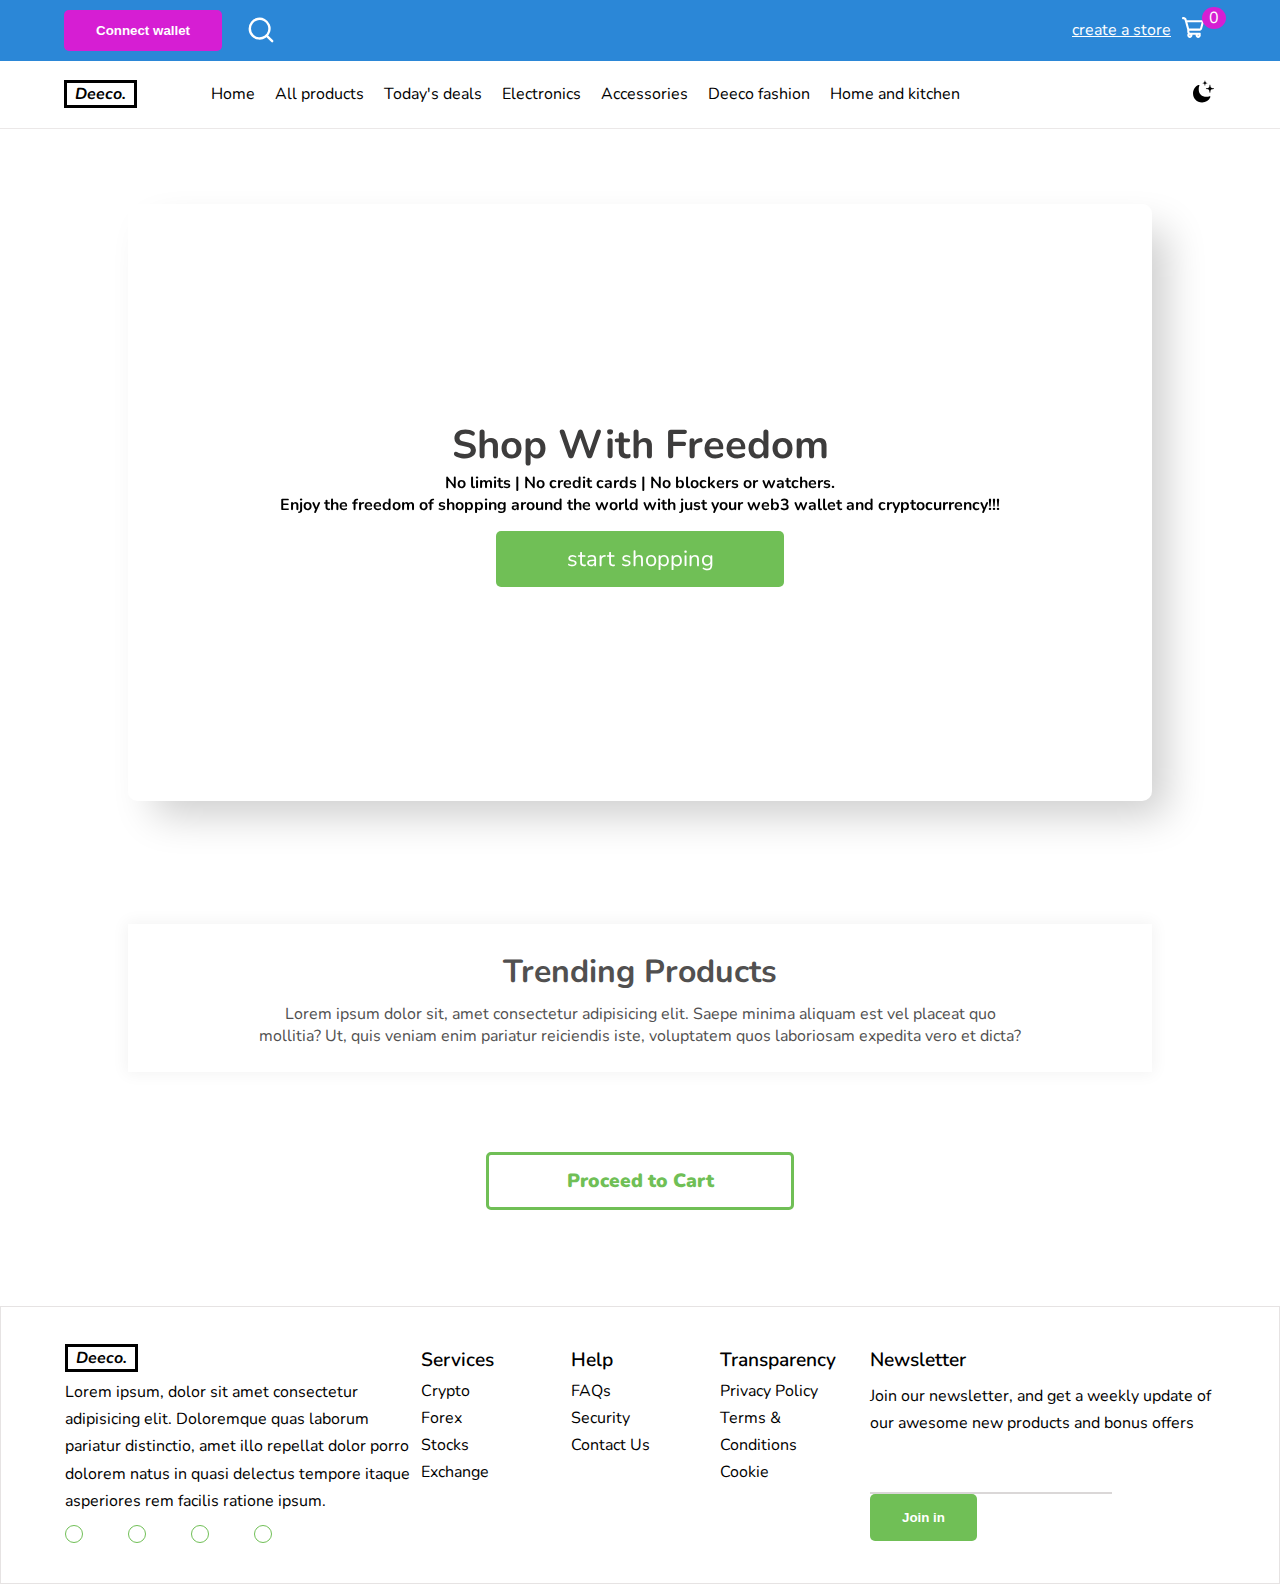
==== commit 6b836c55: "refactor: added some responsivenss" ====
--- a/index.html
+++ b/index.html
@@ -15,36 +15,14 @@
     <title>Home | Deeco</title>
   </head>
   <body>
-    <header>
-      <div class="top-nav-container">
-        <div class="row top-nav">
-          <div class="top-nav-btn">
-            <button type="submit">Connect wallet</button>
-            <svg width="40px" height="40px" viewBox="0 -0.5 25 25" fill="none" xmlns="http://www.w3.org/2000/svg"><g id="SVGRepo_bgCarrier" stroke-width="0"></g><g id="SVGRepo_tracerCarrier" stroke-linecap="round" stroke-linejoin="round"></g><g id="SVGRepo_iconCarrier"> <path fill-rule="evenodd" clip-rule="evenodd" d="M5.5 11.1455C5.49956 8.21437 7.56975 5.69108 10.4445 5.11883C13.3193 4.54659 16.198 6.08477 17.32 8.79267C18.4421 11.5006 17.495 14.624 15.058 16.2528C12.621 17.8815 9.37287 17.562 7.3 15.4895C6.14763 14.3376 5.50014 12.775 5.5 11.1455Z" stroke="#ffffff" stroke-width="1.5" stroke-linecap="round" stroke-linejoin="round"></path> <path d="M15.989 15.4905L19.5 19.0015" stroke="#ffffff" stroke-width="1.5" stroke-linecap="round" stroke-linejoin="round"></path> </g></svg>
-          </div>
-          <div class="top-nav-cart">
-            <a href="/">create a store</a>
-
-            <span class="cart-icon">
-              <a href="/cart/">
-                <svg width="25px" height="25px" viewBox="0 0 24 24" fill="none" xmlns="http://www.w3.org/2000/svg"><g id="SVGRepo_bgCarrier" stroke-width="0"></g><g id="SVGRepo_tracerCarrier" stroke-linecap="round" stroke-linejoin="round"></g><g id="SVGRepo_iconCarrier"> <path fill-rule="evenodd" clip-rule="evenodd" d="M2 2C1.44772 2 1 2.44772 1 3C1 3.55228 1.44772 4 2 4H2.47241C2.92336 4 3.31852 4.30182 3.43717 4.73688L3.85342 6.26312L6 14.1339V16C6 16.6935 6.23533 17.3321 6.63048 17.8402C6.23824 18.2816 6 18.863 6 19.5C6 20.8807 7.11929 22 8.5 22C9.88071 22 11 20.8807 11 19.5C11 19.3288 10.9828 19.1616 10.95 19H14.05C14.0172 19.1616 14 19.3288 14 19.5C14 20.8807 15.1193 22 16.5 22C17.8807 22 19 20.8807 19 19.5C19 19.1715 18.9366 18.8578 18.8215 18.5704C18.934 18.4086 19 18.212 19 18C19 17.4477 18.5523 17 18 17H16.5H9C8.44772 17 8 16.5523 8 16V15H18.236C19.1381 15 19.9285 14.3962 20.1657 13.5258L21.8007 7.52583C22.1473 6.25364 21.1896 5 19.871 5H5.58198L5.3667 4.21065C5.01074 2.90547 3.82526 2 2.47241 2H2ZM16.5 19C16.2239 19 16 19.2239 16 19.5C16 19.7761 16.2239 20 16.5 20C16.7761 20 17 19.7761 17 19.5C17 19.2239 16.7761 19 16.5 19ZM18.236 13H7.7638L6.12743 7H19.871L18.236 13ZM8.5 19C8.22386 19 8 19.2239 8 19.5C8 19.7761 8.22386 20 8.5 20C8.77614 20 9 19.7761 9 19.5C9 19.2239 8.77614 19 8.5 19Z" fill="#ffffff"></path> </g></svg>
-              </a>
-              <p>0</p>
-            </span>
-          </div>
-        </div>
-        
-
-      </div>
-
-      <nav class="row">
-        <div class="left-nav">
+      <!-- ========================Start of Mobile Menu Card======================== -->
+      <section class="mobile_menu-wrapper">
+        <div class="mobile_menu-card">
           <h3 class="deeco_logo"><em>Deeco.</em></h3>
 
           <ul>
-            <a href="/index.html">
-              <svg width="25px" height="25px" viewBox="0 0 1024 1024" class="icon" version="1.1" xmlns="http://www.w3.org/2000/svg" fill="#000000"><g id="SVGRepo_bgCarrier" stroke-width="0"></g><g id="SVGRepo_tracerCarrier" stroke-linecap="round" stroke-linejoin="round"></g><g id="SVGRepo_iconCarrier"><path d="M109.632 673.664h519.68c25.152 0 45.568-22.016 45.568-48.896 0-26.88-20.416-48.896-45.568-48.896h-519.68c-25.216 0-45.632 22.016-45.632 48.896 0 26.88 20.48 48.896 45.632 48.896z m0-228.096h519.68c25.152 0 45.568-21.952 45.568-48.896 0-26.88-20.416-48.896-45.568-48.896h-519.68c-25.216 0-45.632 22.016-45.632 48.896 0 26.88 20.48 48.896 45.632 48.896z m3.264-219.904h795.776c26.88 0 50.56-20.352 51.328-47.168A48.896 48.896 0 0 0 911.104 128H115.328c-26.88 0-50.56 20.416-51.328 47.168a48.896 48.896 0 0 0 48.896 50.56z m619.776 447.232V348.672L960 510.784l-227.328 162.112c0 0.768 0 0.768 0 0z m178.432 122.944H115.328c-26.88 0-50.56 20.48-51.328 47.232a48.896 48.896 0 0 0 48.896 50.496h795.776c26.88 0 50.56-20.416 51.328-47.232a48.896 48.896 0 0 0-48.896-50.496z" fill="#000000"></path></g></svg>
-            </a>
+            
+            <!-- <div class="menu-list"> -->
             <li><a href="/">Home</a></li>
             <li><a href="/all-products/">All products</a></li>
             <li><a href="/coins-watchlist/">Today's deals</a></li>
@@ -52,11 +30,82 @@
             <li><a href="/blog/">Accessories</a></li>
             <li><a href="/policy/">Deeco fashion</a></li>
             <li><a href="/about/">Home and kitchen</a></li>
+            <!-- </div> -->
+          </ul>
+
+          <div class="footer_social_icon mobile-socio">
+            <i class="fa-brands fa-facebook"></i>
+            <i class="fa-brands fa-twitter"></i>
+            <i class="fa-brands fa-instagram"></i>
+            <i class="fa-brands fa-youtube"></i>
+          </div>
+        </div>
+
+        <div class="footer_column">
+          <h3 class="footer_heading-title">Newsletter</h3>
+          <p class="footer_para">
+            Join our newsletter, and get a weekly update of our awesome new
+            products and bonus offers
+          </p>
+          <div class="footer_newsletter-input">
+            <input type="text"  />
+            <button>Join in</button>
+            </div>
+        </div>
+      </section>
+      <!-- ========================End of Mobile Menu Card======================== -->
+
+    <header>
+      <div class="top-nav-container">
+        <div class="row top-nav">
+          <div class="top-nav-btn">
+            <button type="submit">Connect wallet</button>
+            <svg class="nav-search-icon" width="40px" height="40px" viewBox="0 -0.5 25 25" fill="none" xmlns="http://www.w3.org/2000/svg"><g id="SVGRepo_bgCarrier" stroke-width="0"></g><g id="SVGRepo_tracerCarrier" stroke-linecap="round" stroke-linejoin="round"></g><g id="SVGRepo_iconCarrier"> <path fill-rule="evenodd" clip-rule="evenodd" d="M5.5 11.1455C5.49956 8.21437 7.56975 5.69108 10.4445 5.11883C13.3193 4.54659 16.198 6.08477 17.32 8.79267C18.4421 11.5006 17.495 14.624 15.058 16.2528C12.621 17.8815 9.37287 17.562 7.3 15.4895C6.14763 14.3376 5.50014 12.775 5.5 11.1455Z" stroke="#ffffff" stroke-width="1.5" stroke-linecap="round" stroke-linejoin="round"></path> <path d="M15.989 15.4905L19.5 19.0015" stroke="#ffffff" stroke-width="1.5" stroke-linecap="round" stroke-linejoin="round"></path> </g></svg>
+          </div>
+          <div class="top-nav-cart">
+            <a href="/admin/" class="create-store">create a store</a>
+
+            <span class="cart-icon">
+              <a href="/cart/">
+                <svg width="25px" height="25px" viewBox="0 0 24 24" fill="none" xmlns="http://www.w3.org/2000/svg"><g id="SVGRepo_bgCarrier" stroke-width="0"></g><g id="SVGRepo_tracerCarrier" stroke-linecap="round" stroke-linejoin="round"></g><g id="SVGRepo_iconCarrier"> <path fill-rule="evenodd" clip-rule="evenodd" d="M2 2C1.44772 2 1 2.44772 1 3C1 3.55228 1.44772 4 2 4H2.47241C2.92336 4 3.31852 4.30182 3.43717 4.73688L3.85342 6.26312L6 14.1339V16C6 16.6935 6.23533 17.3321 6.63048 17.8402C6.23824 18.2816 6 18.863 6 19.5C6 20.8807 7.11929 22 8.5 22C9.88071 22 11 20.8807 11 19.5C11 19.3288 10.9828 19.1616 10.95 19H14.05C14.0172 19.1616 14 19.3288 14 19.5C14 20.8807 15.1193 22 16.5 22C17.8807 22 19 20.8807 19 19.5C19 19.1715 18.9366 18.8578 18.8215 18.5704C18.934 18.4086 19 18.212 19 18C19 17.4477 18.5523 17 18 17H16.5H9C8.44772 17 8 16.5523 8 16V15H18.236C19.1381 15 19.9285 14.3962 20.1657 13.5258L21.8007 7.52583C22.1473 6.25364 21.1896 5 19.871 5H5.58198L5.3667 4.21065C5.01074 2.90547 3.82526 2 2.47241 2H2ZM16.5 19C16.2239 19 16 19.2239 16 19.5C16 19.7761 16.2239 20 16.5 20C16.7761 20 17 19.7761 17 19.5C17 19.2239 16.7761 19 16.5 19ZM18.236 13H7.7638L6.12743 7H19.871L18.236 13ZM8.5 19C8.22386 19 8 19.2239 8 19.5C8 19.7761 8.22386 20 8.5 20C8.77614 20 9 19.7761 9 19.5C9 19.2239 8.77614 19 8.5 19Z" fill="#ffffff"></path> </g></svg>
+              </a>
+              <p id="cart-icon" class="cart-icon">0</p>
+
+              <!-- <p>0</p> -->
+            </span>
+          </div>
+        </div>
+        
+
+      </div>
+
+      <nav class="row">
+        <div class="left-nav">
+          <h3 class="deeco_logo"><em>Deeco.</em></h3>
+
+          <ul>
+            
+            <div class="menu-list">
+              <li><a href="/">Home</a></li>
+            <li><a href="/all-products/">All products</a></li>
+            <li><a href="/coins-watchlist/">Today's deals</a></li>
+            <li><a href="/trending-coins-watchlist/">Electronics</a></li>
+            <li><a href="/blog/">Accessories</a></li>
+            <li><a href="/policy/">Deeco fashion</a></li>
+            <li><a href="/about/">Home and kitchen</a></li>
+            </div>
           </ul>
         </div>
 
         <div>
           <svg fill="#000000" width="25px" height="25px" viewBox="0 0 56 56" xmlns="http://www.w3.org/2000/svg"><g id="SVGRepo_bgCarrier" stroke-width="0"></g><g id="SVGRepo_tracerCarrier" stroke-linecap="round" stroke-linejoin="round"></g><g id="SVGRepo_iconCarrier"><path d="M 31.2110 14.9453 C 31.4922 14.9453 31.6563 14.7578 31.7031 14.5000 C 32.4297 10.6094 32.4063 10.5156 36.4610 9.7187 C 36.7422 9.6719 36.9063 9.5312 36.9063 9.2500 C 36.9063 8.9453 36.7422 8.8047 36.4610 8.7578 C 32.4063 7.9375 32.4297 7.8672 31.7031 3.9765 C 31.6563 3.7187 31.4922 3.5312 31.2110 3.5312 C 30.9297 3.5312 30.7891 3.7187 30.7422 3.9765 C 29.9922 7.8672 30.0391 7.9375 25.9610 8.7578 C 25.7031 8.8047 25.5157 8.9453 25.5157 9.2500 C 25.5157 9.5312 25.7031 9.6719 25.9610 9.7187 C 30.0626 10.5156 29.9922 10.6094 30.7422 14.5000 C 30.7891 14.7578 30.9297 14.9453 31.2110 14.9453 Z M 42.4375 30.7891 C 42.8594 30.7891 43.1641 30.4844 43.2110 30.0391 C 43.9844 23.7578 44.2891 23.5703 50.6406 22.5860 C 51.1561 22.4922 51.4609 22.2578 51.4609 21.7891 C 51.4609 21.3438 51.1561 21.0625 50.7342 20.9922 C 44.3360 19.7734 43.9844 19.8203 43.2110 13.5391 C 43.1641 13.0938 42.8594 12.7891 42.4375 12.7891 C 41.9922 12.7891 41.6875 13.0938 41.6407 13.5156 C 40.8204 19.8672 40.6094 20.0781 34.1172 20.9922 C 33.6953 21.0391 33.3907 21.3438 33.3907 21.7891 C 33.3907 22.2344 33.6953 22.4922 34.1172 22.5860 C 40.6094 23.7812 40.8438 23.8047 41.6407 30.0860 C 41.6875 30.4844 41.9922 30.7891 42.4375 30.7891 Z M 24.7891 52.4688 C 33.2735 52.4688 40.0469 48.1797 43.2813 40.9609 C 43.6797 40.0938 43.6094 39.3438 43.1875 38.9453 C 42.8126 38.5938 42.1563 38.5469 41.4297 38.8047 C 39.5313 39.5547 37.3047 39.9297 34.7500 39.9297 C 24.1094 39.9297 17.3126 33.2734 17.3126 22.8906 C 17.3126 19.9375 17.8750 17.1016 18.6016 15.6485 C 19.0000 14.8281 19.0000 14.1250 18.6485 13.6797 C 18.2266 13.2109 17.4766 13.1406 16.5626 13.4922 C 9.3672 16.3281 4.5391 23.9687 4.5391 32.5469 C 4.5391 43.9609 12.9531 52.4688 24.7891 52.4688 Z"></path></g></svg>
+        </div>
+
+        <div class="hamburger-icon">
+          <a href="/index.html">
+            <!-- <svg width="25px" height="25px" viewBox="0 0 1024 1024" class="icon" version="1.1" xmlns="http://www.w3.org/2000/svg" fill="#000000"><g id="SVGRepo_bgCarrier" stroke-width="0"></g><g id="SVGRepo_tracerCarrier" stroke-linecap="round" stroke-linejoin="round"></g><g id="SVGRepo_iconCarrier"><path d="M914.368 673.664h-519.68c-25.152 0-45.568-22.016-45.568-48.896 0-26.88 20.416-48.896 45.568-48.896h519.68c25.216 0 45.632 22.016 45.632 48.896 0 26.88-20.48 48.896-45.632 48.896z m0-228.096h-519.68c-25.152 0-45.568-21.952-45.568-48.896 0-26.88 20.416-48.896 45.568-48.896h519.68c25.216 0 45.632 22.016 45.632 48.896 0 26.88-20.48 48.896-45.632 48.896z m-3.264-219.904H115.328c-26.88 0-50.56-20.352-51.328-47.168A48.896 48.896 0 0 1 112.896 128h795.776c26.88 0 50.56 20.416 51.328 47.168a48.896 48.896 0 0 1-48.896 50.56z m-619.776 447.232V348.672L64 510.784l227.328 162.112c0 0.768 0 0.768 0 0z m-178.432 122.944h795.776c26.88 0 50.56 20.48 51.328 47.232a48.896 48.896 0 0 1-48.896 50.496H115.328c-26.88 0-50.56-20.416-51.328-47.232a48.896 48.896 0 0 1 48.896-50.496z" fill="#000000"></path></g></svg> -->
+            <svg width="25px" height="25px" viewBox="0 0 1024 1024" class="icon" version="1.1" xmlns="http://www.w3.org/2000/svg" fill="#000000"><g id="SVGRepo_bgCarrier" stroke-width="0"></g><g id="SVGRepo_tracerCarrier" stroke-linecap="round" stroke-linejoin="round"></g><g id="SVGRepo_iconCarrier"><path d="M109.632 673.664h519.68c25.152 0 45.568-22.016 45.568-48.896 0-26.88-20.416-48.896-45.568-48.896h-519.68c-25.216 0-45.632 22.016-45.632 48.896 0 26.88 20.48 48.896 45.632 48.896z m0-228.096h519.68c25.152 0 45.568-21.952 45.568-48.896 0-26.88-20.416-48.896-45.568-48.896h-519.68c-25.216 0-45.632 22.016-45.632 48.896 0 26.88 20.48 48.896 45.632 48.896z m3.264-219.904h795.776c26.88 0 50.56-20.352 51.328-47.168A48.896 48.896 0 0 0 911.104 128H115.328c-26.88 0-50.56 20.416-51.328 47.168a48.896 48.896 0 0 0 48.896 50.56z m619.776 447.232V348.672L960 510.784l-227.328 162.112c0 0.768 0 0.768 0 0z m178.432 122.944H115.328c-26.88 0-50.56 20.48-51.328 47.232a48.896 48.896 0 0 0 48.896 50.496h795.776c26.88 0 50.56-20.416 51.328-47.232a48.896 48.896 0 0 0-48.896-50.496z" fill="#000000"></path></g></svg>
+          </a>
         </div>
       </nav>
     </header>
@@ -64,16 +113,13 @@
       <!-- ============hero section ========= -->
       <section class="hero-section">
         <div class="hero-wrapper">
-          <div class="hero-section-wrapper">
-           <h1 class="hero-heading">shop with freedom</h1>
-           <p class="hero-text">No credit cards | No blockers or watchers.</p>
-           <p class="hero-text">Enjoy the freedom of shopping around the world with just your web3 wallet and cryptocurrency</p>
-           <a href="/" class="start-shopping-link">
-             <strong>start shopping</strong>
-           </a>
- 
-           </div>
-
+          <div class="hero_wrapper-contents">
+              <h1>Shop With Freedom</h1>
+              <p><strong>No limits | No credit cards | No blockers or watchers.</strong> </p>
+                <p><strong>Enjoy the freedom of shopping around the world with just your web3 wallet and cryptocurrency!!!</strong></p>
+                <a href="/index.html" class="start-shopping-link">start shopping</a>
+          </div>
+      </div>
       </section>
 
                 <!-- ============Trending product section========== -->
@@ -94,150 +140,29 @@
 
           <div class="product_section-wrapper">
             <div class="product-contents">
-
-            <div class="product-card">
+<!--         <div class="product-card">
               <p class="product-card-title">men's clothing</p>
-              <div class="product-card-image">
-                <img src="./assets/images/jacket.webp" alt="jacket" />
-              </div>
-              <h3>Fjallraven - Foldsack No. 1 Backpack, Fits 15 Lapt...</h3>
-              <p class="product-card-para">
-                Your perfect pack for everyday use and walks in the forest.
-                Stash your laptop u...
-              </p>
-              <h4>1.099 MAT</h4>
-              <a href="#" class="product-card-link"
-                ><strong>Add to Cart</strong></a
-              >
-            </div>
-
-            <div class="product-card">
-              <p class="product-card-title">men's clothing</p>
+
               <div class="product-card-image">
                 <img src="./assets/images/shirt.webp" alt="shirt" />
               </div>
+
               <h3>Mens Casual Premium Slim Fit T-Shirts.</h3>
+
               <p class="product-card-para">
                 Slim-fitting style, contrast raglan long sleeve, three-button
                 henley placket, li...
               </p>
+
               <h4>1.111 MAT</h4>
+              
               <a href="#" class="product-card-link"
                 ><strong>Add to Cart</strong></a
               >
             </div>
 
-            <div class="product-card">
-              <p class="product-card-title">men's clothing</p>
-              <div class="product-card-image">
-                <img src="./assets/images/obo.webp" alt="obo" />
-              </div>
-              <h3>Mens Cotton Jacket</h3>
-              <p class="product-card-para">
-                great outerwear jackets for Spring/Autumn/Winter, suitable for
-                many occasions, s...
-              </p>
-              <h4>1.091 MAT</h4>
-              <a href="#" class="product-card-link"
-                ><strong>Add to Cart</strong></a
-              >
-            </div>
-
-            <div class="product-card">
-              <p class="product-card-title">men's clothing</p>
-              <div class="product-card-image">
-                <img src="./assets/images/turtlrL.webp" alt="turtlrL" />
-              </div>
-              <h3>Mens Casual Slim Fit</h3>
-              <p class="product-card-para">
-                The color could be slightly different between on the screen and
-                in practice. / P...
-              </p>
-              <h4>1.229 MAT</h4>
-              <a href="#" class="product-card-link"
-                ><strong>Add to Cart</strong></a
-              >
-            </div>
-
-            <div class="product-card">
-              <p class="product-card-title">men's clothing</p>
-              <div class="product-card-image">
-                <img src="./assets/images/micropave.webp" alt="micropave" />
-              </div>
-              <h3>John Hardy Women's Legends Naga Gold & Silver Drag...</h3>
-              <p class="product-card-para">
-                From our Legends Collection, the Naga was inspired by the
-                mythical water dragon ...
-              </p>
-              <h4>1.761 MAT</h4>
-              <a href="#" class="product-card-link"
-                ><strong>Add to Cart</strong></a
-              >
-            </div>
-
-            <div class="product-card">
-              <p class="product-card-title">men's clothing</p>
-              <div class="product-card-image">
-                <img src="./assets/images/wrist.webp" alt="wrist" />
-              </div>
-              <h3>Solid Gold Petite Micropave</h3>
-              <p class="product-card-para">
-                Satisfaction Guaranteed. Return or exchange any order within 30
-                days.Designed an...
-              </p>
-              <h4>1.099 MAT</h4>
-              <a href="#" class="product-card-link"
-                ><strong>Add to Cart</strong></a
-              >
-            </div>
-
-            <div class="product-card">
-              <p class="product-card-title">men's clothing</p>
-              <div class="product-card-image">
-                <img src="./assets/images/ring.webp" alt="ring" />
-              </div>
-              <h3>White Gold Plated Princess</h3>
-              <p class="product-card-para">
-                Classic Created Wedding Engagement Solitaire Diamond Promise
-                Ring for Her. Gifts...
-              </p>
-              <h4>2.099 MAT</h4>
-              <a href="#" class="product-card-link"
-                ><strong>Add to Cart</strong></a
-              >
-            </div>
-
-            <div class="product-card">
-              <p class="product-card-title">men's clothing</p>
-              <div class="product-card-image">
-                <img src="./assets/images/ringer.webp" alt="ringer" />
-              </div>
-              <h3>Pierced Owl Rose Gold Plated Stainless Steel Doubl...</h3>
-              <p class="product-card-para">
-                Rose Gold Plated Double Flared Tunnel Plug Earrings. Made of
-                316L Stainless Stee...
-              </p>
-              <h4>1.099 MAT</h4>
-              <a href="#" class="product-card-link"
-                ><strong>Add to Cart</strong></a
-              >
-            </div>
-
-            <div class="product-card">
-              <p class="product-card-title">men's clothing</p>
-              <div class="product-card-image">
-                <img src="./assets/images/harddrive.webp" alt="harddrive" />
-              </div>
-              <h3>WD 2TB Elements Portable External Hard Drive - USB...</h3>
-              <p class="product-card-para">
-                USB 3.0 and USB 2.0 Compatibility Fast data transfers Improve PC
-                Performance Hig...
-              </p>
-              <h4>4.099 MAT</h4>
-              <a href="#" class="product-card-link"
-                ><strong>Add to Cart</strong></a
-              >
-            </div>
+            
+            </div> -->
           </div>
 
           <div class="proceed-to-cart-button">
@@ -248,6 +173,11 @@
 
         </div>
       </section>
+
+      
+
+    </main>
+
   
       <!-- =================footer section============= -->
       <footer>
@@ -296,15 +226,30 @@
             </ul>
           </div>
 
+          <div class="footer_column_b social-mobile">
+            <h3 class="footer_heading-title">Social</h3>
+            <div class="footer_social_icon-mobile">
+              <i class="fa-brands fa-facebook"></i>
+              <i class="fa-brands fa-twitter"></i>
+              <i class="fa-brands fa-instagram"></i>
+              <i class="fa-brands fa-youtube"></i>
+            </div>
+          </div>
+
           <div class="footer_column">
             <h3 class="footer_heading-title">Newsletter</h3>
             <p class="footer_para">
               Join our newsletter, and get a weekly update of our awesome new
               products and bonus offers
             </p>
+            <div class="footer_newsletter-input">
+              <input type="text"  />
+              <button>Join in</button>
+              </div>
           </div>
         </div>
       </footer>
-    </main>
+
+      <script src="./scripts/main.js"></script>
   </body>
 </html>
--- a/styles/mobilequeries.css
+++ b/styles/mobilequeries.css
@@ -0,0 +1,220 @@
+/* @import url('https://fonts.googleapis.com/css2?family=Montserrat:wght@400;500;600;800&display=swap'); */
+@import url('https://fonts.googleapis.com/css2?family=Nunito:wght@400;500;600;700&display=swap');
+*{
+  margin: 0;
+  padding: 0;
+  box-sizing: border-box;
+}
+
+body{
+  font-family: 'Nunito', sans-serif;
+}
+
+.row{
+  max-width: 90%;
+  margin: 0 auto;
+  /*border: 2px solid red; */
+}
+
+@media screen and (max-width: 768px) {
+/* =============navbar============ */
+ul .menu-list{
+  display: none;
+}
+
+header nav .hamburger-icon{
+  display: block;
+  margin-right: 10px;
+}
+.top-nav .top-nav-btn .nav-search-icon{
+  width: 30px;
+  height: 30px;
+  /* border: 3px solid red; */
+  margin-top: 5px;
+}
+.top-nav .top-nav-cart .cart-icon{
+  margin-top: 5px;
+}
+.top-nav .top-nav-btn button{
+  padding: 0.6rem 1.5rem;
+  margin-right: 0.8rem;
+}
+.top-nav-cart .create-store{
+  display: none;
+}
+
+/* =============================Start of Mobile Menu Card=================================== */
+
+.mobile_menu-wrapper {
+  display: none!important;
+  width: 100%;
+  height: 100%;
+  display: flex;
+  flex-direction: column;
+  padding: 1.2rem;
+  background-color: antiquewhite;
+  /* position: fixed; */
+  overflow-y: auto;
+  top: 0;
+  left: 0;
+  z-index: 1000;
+  /* transform: translateX(-100%);
+  transition: all 0.5s ease; */
+  /* opacity: 0; */
+
+}
+.mobile_menu-card ul{
+  list-style: none;
+}
+.mobile_menu-card ul li{
+  padding: 1rem 0;
+}
+.mobile_menu-card ul li a{
+  text-decoration: none;
+  font-size: 1.5rem;
+  color: #000;
+  font-weight: bold;
+}
+.mobile_menu-card .mobile-socio{
+  margin: 8px;
+  border-top: 1px solid #858383;
+  border-bottom: 1px solid #858383;
+  /* border: 1px solid red; */
+  padding: 2rem;
+  width: 100%;
+}
+
+/* =============================End of Mobile Menu Card=================================== */
+
+/* ================hero section==================== */
+.hero-wrapper .hero_wrapper-contents h1{
+  font-size: 2rem;
+}
+.hero-wrapper .hero_wrapper-contents p{
+  text-align: center;
+  padding: 0 10px;
+}
+
+.hero-wrapper .hero_wrapper-contents .start-shopping-link{
+  font-size: 14px;
+  width: 80%;
+  padding: 0.6rem 1rem;
+}
+
+
+  /* ==========product section======== */
+  .product-section .product-container .product-title{
+    padding: 0.4rem;
+}
+.product-section .product-container{
+    max-width: 90%;
+    /* border: 2px solid red; */
+}
+.product_section-wrapper  .product-contents .product-card{
+    width: 100%;
+    padding: 1.5rem 1rem;
+    height: 100%;
+    /* border: 2px solid red; */
+}
+
+.product_section-wrapper .proceed-to-cart-button{
+  margin: 2rem 0;
+  width: 100%;
+}
+.product_section-wrapper .proceed-to-cart-button a{
+  font-size: 1.2rem;
+  width: 80% ;
+  padding: 0.6rem 0.8rem;
+}
+.product-title .product_title-content p{
+  text-align: justify;
+}
+.product-title .product_title-content{
+  width: 90% !important;
+} */
+
+
+/* ================her0 404 =============== */
+  .hero-404{
+    height: 60%;
+    width: 90%;
+  }
+  
+  .hero-404 .hero_404-contents{
+    width: 100%;
+    padding: 10px;
+  }
+  .hero-404 .hero_404-contents h3{
+    font-size: 1.2rem;
+  }
+  .hero-404 .hero_404-contents p{
+    font-size: 1.2rem;
+    line-height: 1;
+    padding-top: 5px;
+    text-align: center;
+  }
+
+  /* ===============Admin page ================== */
+  .withdraw-wrapper .withdraw_wallet-card{
+    width: 90%;
+    height: 40%;
+  }
+  .withdraw_wallet-card h1{
+    font-size: 1.3rem;
+  }
+  
+  .withdraw_wallet-card a{
+    margin-top: 1rem;
+    font-size: 14px;
+    background-color: rgb(112, 191, 86);
+    border-radius: 5px;
+    width: 80%;
+    padding: 0.6rem 2rem;
+  }
+
+
+  /* ==================== Footer  ==================== */
+  footer{
+    padding: 1rem;
+  }
+  footer .footer_wrapper{
+    display: flex;
+    flex-wrap: wrap;
+  }
+  footer .footer_wrapper .footer_column{
+    width: 100%;
+    /* padding: 0 0.5rem; */
+  }
+  footer .footer_wrapper .footer_column_b{
+    width: 45%;
+  }
+  footer .footer_wrapper .social-mobile{
+    display: block!important;
+  }
+  .footer_wrapper .social-mobile .footer_social_icon-mobile{
+    display: flex;
+    flex-wrap: wrap;
+    /* flex-direction: column; */
+    align-items: center;
+  }
+  .footer_wrapper .social-mobile .footer_social_icon-mobile i{
+    font-size: 1rem;
+    border: 1px solid rgb(112, 191, 86);
+    padding: 8px;
+    color: rgb(112, 191, 86);
+    border-radius: 50%;
+    margin: 5px;
+  }
+  .footer_column .footer_social_icon{
+    display: none;
+  }
+  .footer_wrapper .footer_column .footer_newsletter-input input{
+    width: 50%;
+  }
+  .footer_column .footer_newsletter-input input{
+  padding: 0;
+
+}
+.footer_column .footer_newsletter-input button{
+  padding: 10px;}
+}--- a/styles/style.css
+++ b/styles/style.css
@@ -19,15 +19,26 @@
   margin: 0 auto;
   /*border: 2px solid red; */
 }
-
+.mobile_menu-wrapper{
+  display: none;
+}
 /*================================Header section=======================*/
 .top-nav-container{
   background-color: rgb(43, 135, 215);
+  /* position: fixed;
+  top: 0;
+  left: 0;
+  right: 0;
+  z-index: 100; */
   /* padding: 10px 0; */
 }
+
+
+
 .top-nav{
   display: flex;
   justify-content: space-between;
+  align-items: center;
   background-color: rgb(43, 135, 215);
   padding: 10px 0;
 }
@@ -35,6 +46,7 @@
   display: flex;
 }
 .top-nav-btn button{
+  cursor: pointer;
   background-color: rgb(214, 30, 211);
   border: none;
   padding: 0.8rem 2rem;
@@ -83,6 +95,9 @@
   padding-left: 4rem;
   align-items: center;
 }
+.menu-list{
+  display: flex;
+}
 nav ul li{
   list-style: none;
   padding: 10px;
@@ -96,8 +111,12 @@
   align-items: center;
 }
 
+nav .hamburger-icon{
+  display: none;
+}
+
 /* =====================Hero Section ========================= */
-.hero-container{
+.hero-section{
   background: url(../assets/images/hero.jpg) no-repeat center;
   background-size: cover;
   height: 100vh;
@@ -106,51 +125,7 @@
   justify-content: center;
   align-items: center;
 }
-
-
 .hero-wrapper{
-  text-align: center;
-  position: absolute;
-  display: flex;
-  justify-content: center;
-  flex-direction: column;
-  height: 50vh;
-  width: 90%;
-  top: 50%;
-  left: 50%;
-  -ms-transform: translate(-50%, -50%);
-  transform: translate(-50%, -50%);
-  /* From https://css.glass */
-background: rgba(245, 239, 239, 0.5);
-box-shadow: 0 4px 30px rgba(240, 233, 233, 0.1);
-backdrop-filter: blur(3px);
--webkit-backdrop-filter: blur(0px);
-
-}
-.hero-section-wrapper .start-shopping-link{
-  font-size: 20px;
-  text-align: center;
-  text-decoration: none;
-  color: #FFFFFF;
-  background-color: rgb(112, 191, 86);
-  border-radius: 5px;
-  width:20%;
-  display: inline-block;
-  padding: 1rem ;
-}
-.hero-text{
-  color: #0c0101;
-  font-weight: 600;
-  font-size: 20px;
-}
-.hero-heading{
-  color: #0f0101;
-  font-weight: bold;
-  font-size: 40px;
-}
-
-
-.hero_content-box{
   background: rgba(255,255,255,0.25);
   box-shadow: 20px 20px 40px -6px rgba(0,0,0,0.2);
   border-radius: 10px;
@@ -161,22 +136,35 @@
   justify-content: center;
   align-items: center;
   text-align: center;
-  height: 70%;
-  width: 70%;
-}
-
-.hero_content-box .hero-content{
-  width: 50%;
-  padding: 10px;
-}
-.hero_content-box .hero-content h3{
-  font-size: 1.5rem;
-}
-.hero_content-box .hero-content p{
-  font-size: 1.3rem;
-  line-height: 1.3;
-  padding-top: 10px;
-}
+  height: 80%;
+  width: 80%;
+}
+.hero_wrapper-contents{
+  display: flex;
+  align-items: center;
+  flex-direction: column;
+}
+.hero_wrapper-contents h1{
+  font-size: 2.5rem;
+  font-weight: bold;
+  color: rgb(61, 60, 60);
+}
+
+.hero_wrapper-contents .start-shopping-link{
+  margin-top: 15px;
+  font-size: 22px;
+  text-decoration: none;
+  color: #FFFFFF;
+  background-color: rgb(112, 191, 86);
+  border-radius: 5px;
+  width: 40%;
+  display: block;
+  text-align: center;
+  padding: 0.8rem 3rem;
+}
+
+
+
 
 /*================================trending section=======================*/
 
@@ -199,8 +187,11 @@
   box-shadow: 0 0 15px 2px rgb(0 0 0 / 5%);
   padding: 1.6rem 2rem;
   margin-bottom: 2rem;
-  border: 2px solid red;
-  display: flex;
+  /* border: 2px solid red; */
+  text-align: center;
+  display: flex;
+  flex-direction: column;
+  align-items: center;
   justify-content: center;
 }
 
@@ -228,16 +219,36 @@
 .product-contents .product-card{
   width: 31%;
   margin-bottom: 1.5rem;
-  padding: 2rem 1.5rem;
+  padding: 1rem 1.5rem;
   box-shadow: 0 0 15px 2px rgb(0 0 0 / 5%);
-}
-
-.product-card .product-card-image{
-  text-align: center;
+  height: 75vh;
+  display: flex;
+  flex-direction: column;
+  justify-content: space-between;
+}
+
+.product-contents .product-card .product-card-image{
+  text-align: center;
+  display: flex;
+  align-items: center;
+  justify-content: center;
   margin: 1rem 0;
-}
+  width: 100%;
+  height: 25vh;
+}
+
+.product-card .product-card-image img{
+  width: 35%;
+  height: 100%;
+}
+
+
+
+
+
 .product-card .product-card-title{
   text-align: end;
+  font-weight: bold;
 
 }
 .product-card .product-card-para{
@@ -389,21 +400,68 @@
 }
 
 /* =============================checkout page================================ */
+@media screen and (max-width: 768px) {
+  .checkout-wrapper{
+    max-width: 90% !important;
+    margin: 0 auto;
+    height: 100% !important;
+    border: 2px solid red;
+    margin-bottom: 2rem !important;
+  }
+
+  .checkout_page-container{
+    flex-direction: column;
+  }
+
+  .checkout_page-container .checkout-form{
+    width: 100% !important;
+    height: 100%;
+    border: 2px solid green;
+  }
+
+  .checkout_page-container .products-details{
+    width: 100% !important;
+    /* height: 80vh; */
+    /* overflow-y: auto; */
+    border: 5px solid purple;
+  }
+
+  .checkout-form .checkout-pay-btn{
+    padding: 0.8rem 1rem !important;
+    margin-top: 2rem !important;
+  }
+  .checkout-form form{
+    /* border: 2px solid red; */
+    padding:0.8rem 2rem;
+   flex-direction: column;
+    /* width: 100%;
+    height: 100%; */
+  }
+  
+  .checkout-form .form-group{
+    width: 100% !important;
+    /* margin-bottom: 1rem; */
+    /* border: 2px solid red; */
+  }
+  
+}
+
+
 .checkout-wrapper{
   max-width: 80%;
   margin: 0 auto;
   height: 100vh;
 }
 .checkout-top{
-  border: 2px solid red;
-  display: flex;
-  justify-content: space-between;
-  align-items: center;
-  padding: 2rem 0;
+  /* border: 2px solid red; */
+  display: flex;
+  justify-content: space-between;
+  align-items: center;
+  padding: 2.5rem 0;
 }
 
 .checkout_page-container{
-  border: 2px solid blue;
+  /* border: 2px solid blue; */
   display: flex;
   justify-content: space-between;
   align-items: center;
@@ -411,15 +469,97 @@
 }
 .checkout_page-container .products-details{
   width: 45%;
-  border: 2px solid blackj;
   height: 80vh;
-}
+  overflow-y: auto;
+  /* border: 5px solid purple; */
+}
+
+.products-details .products_details-card{
+  display: flex; 
+  justify-content: space-between; 
+  align-items: center;
+  margin-bottom: 1rem;
+  /* border: 2px solid red; */
+}
+
+.products-details .products_details-img{
+  width: 30%;
+  height: 23vh;
+  padding: 1rem;
+  /* border: 2px solid blue; */
+}
+
+.products-details .products_details-img img{
+  width: 100%;
+  height: 100%;
+}
+
+.products-details .products_details-content{
+  width: 70%; 
+  padding: 0 1rem;
+  /* border: 2px solid black; */
+}
+.products_details-content .products_details-title{
+  display: flex; 
+  justify-content: space-between; 
+  /* border: 2px solid green; */
+}
+
+.products_details-content .products_details-title h3{
+  width: 50%;
+}
+
 .checkout_page-container .checkout-form{
   width: 55%;
   height: 80vh;
-  border: 2px solid green;
-}
-
+  /* border: 2px solid green; */
+}
+
+.checkout-form h2{
+  padding: 1rem 3rem;
+}
+.checkout-form form{
+  /* border: 2px solid red; */
+  padding: 1rem 3rem;
+  display: flex;
+  justify-content: space-between;
+  align-items: center;
+  flex-wrap: wrap;
+  width: 100%;
+  height: 75%;
+}
+
+.checkout-form .form-group{
+  width: 50%;
+  margin-bottom: 1rem;
+  /* border: 2px solid red; */
+}
+
+.checkout-form .form-group label{
+  font-weight: bold;
+}
+
+.checkout-form .form-group input{
+  border: none;
+  border-bottom: 2px solid rgb(175, 170, 170);
+  width: 90%;
+  padding: 1rem 0;
+  outline: none;
+}
+
+.checkout-form .checkout-pay-btn{
+  margin-top: 15px;
+  font-size: 14px;
+  text-decoration: none;
+  color: #FFFFFF;
+  background-color: rgb(112, 191, 86);
+  border-radius: 5px;
+  width: 60%;
+  display: block;
+  text-align: center;
+  padding: 1rem 3rem;
+  /* margin-top: 1rem; */
+}
 
 /* ===============================footer section========================= */
 footer{
@@ -435,6 +575,7 @@
   font-size: 1rem;
   font-weight: 400;
   line-height: 1.7;
+  margin: 10px 0;
 }
 
 .footer_wrapper{
@@ -446,12 +587,14 @@
 } */
 .footer_wrapper .footer_column{
   width: 30%;
-  padding: 0 0.5rem;
-  /* border: 2px solid blue; */
 }
 .footer_wrapper .footer_column_b{
   width: 12%;
-  /* border: 2px solid blue; */
+  margin-bottom: 10px;
+}
+
+footer .footer_wrapper .social-mobile{
+  display: none;
 }
 
 .footer_column_b ul{
@@ -479,7 +622,6 @@
 
 .footer_social_icon{
   width: 60%;
-  /* border: 2px solid red; */
   display: flex;
   justify-content: space-between;
 }
@@ -489,4 +631,29 @@
   padding: 8px;
   color: rgb(112, 191, 86);
   border-radius: 50%;
-}+}
+
+.footer_column .footer_newsletter-input{
+  width: 100%;
+  margin-top: 10px;
+  /* padding: 30px; */
+  /* border: 2px solid red; */
+}
+
+.footer_column .footer_newsletter-input input{
+  padding: 15px;
+  outline: none;
+  border: none;
+  border-bottom: 2px solid rgb(218, 215, 215);
+  width: 70%;
+}
+
+.footer_column .footer_newsletter-input button{
+  padding: 1rem 2rem;
+  outline: none;
+  border: none;
+  background-color: rgb(112, 191, 86);
+  color: #FFFFFF;
+  font-weight: bold;
+  border-radius: 5px;
+}
